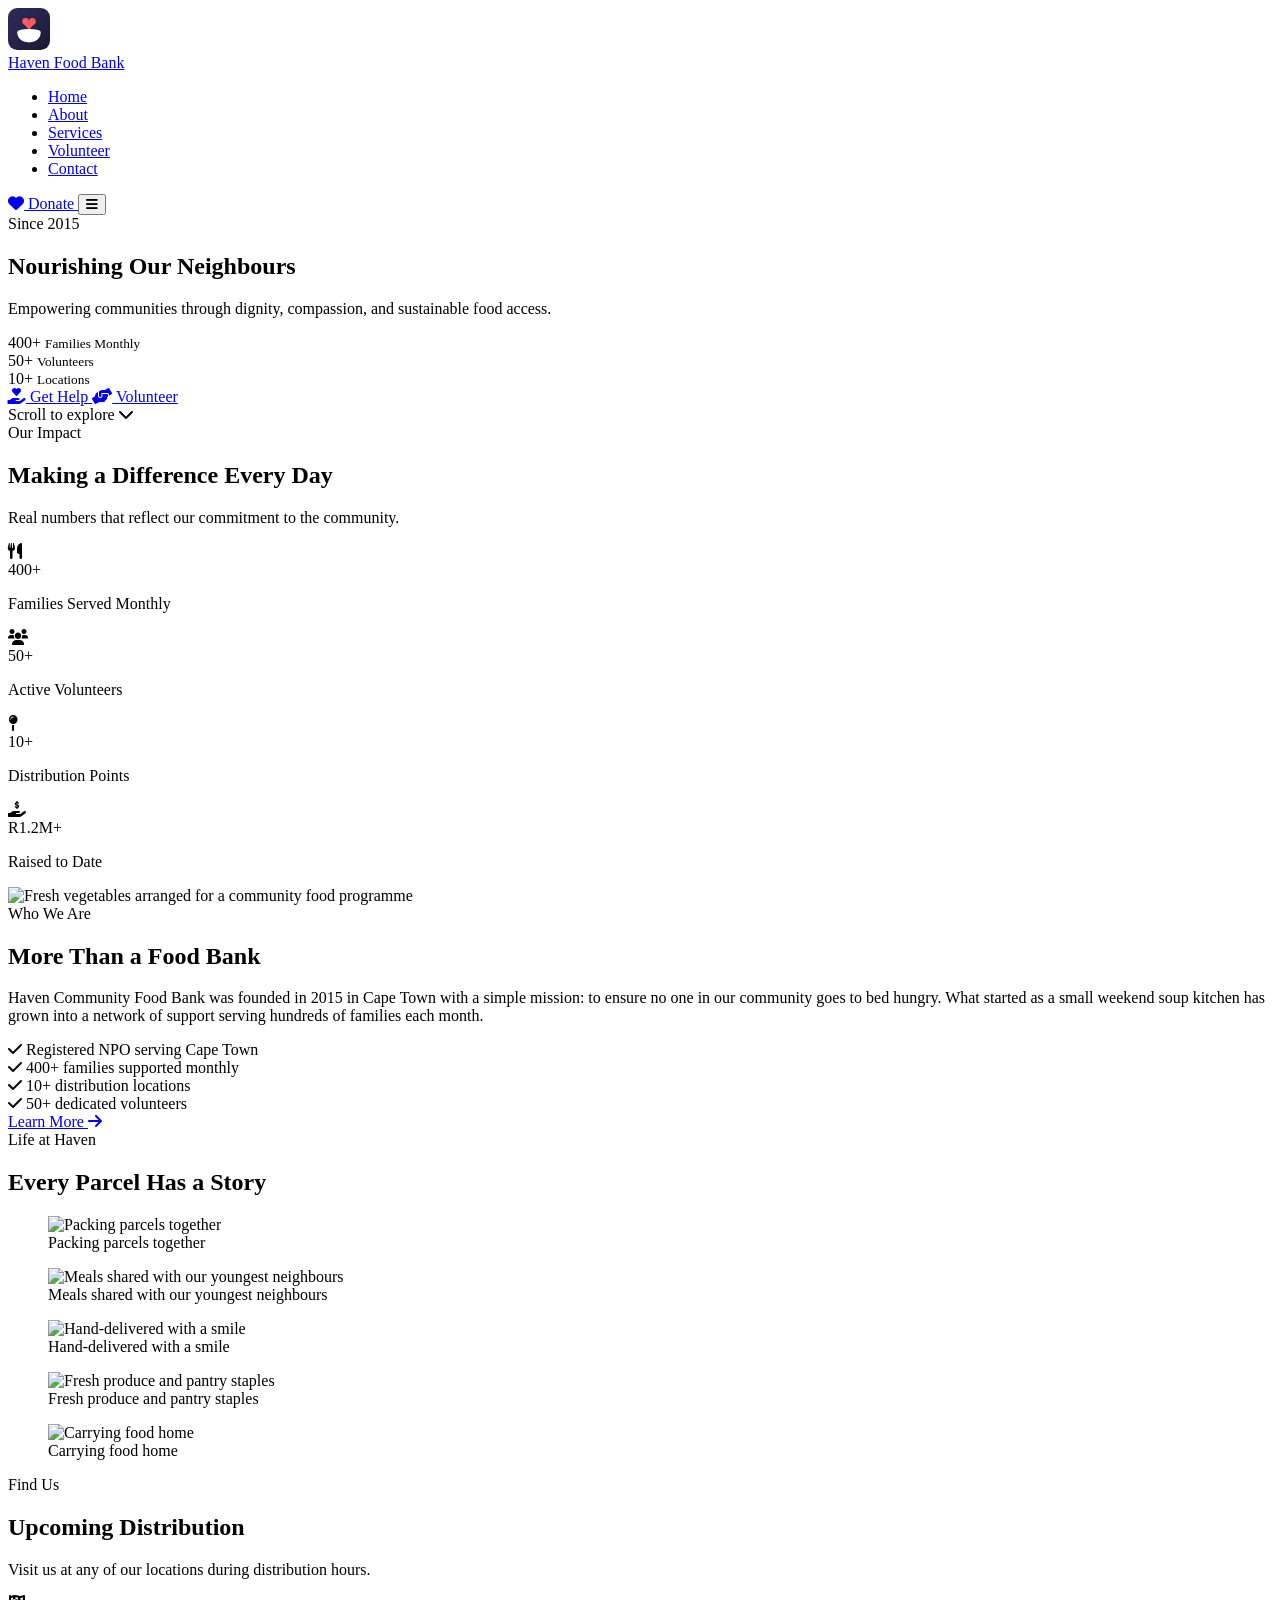
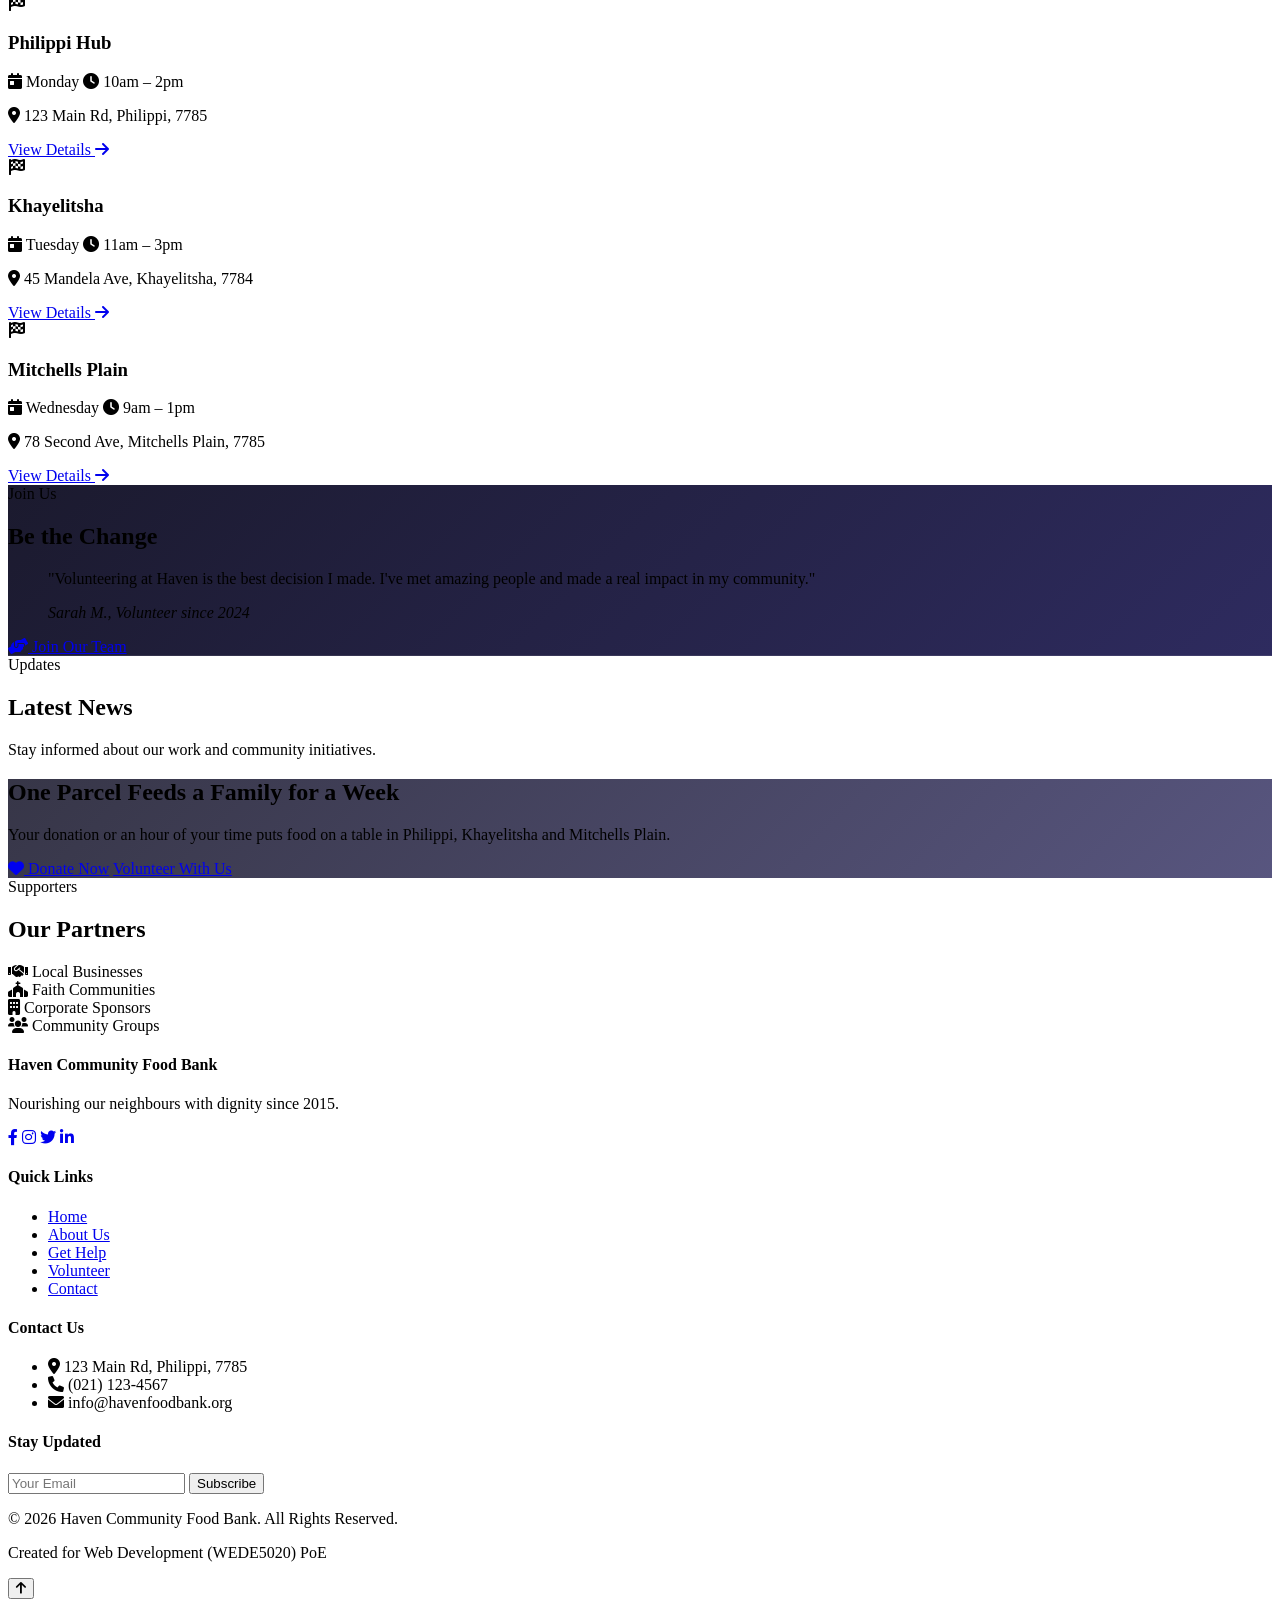
==== index.html @ f7237a9c "Enhance website SEO and user experience across multiple pages - Updated favicon links to use externa" ====
<!DOCTYPE html>
<html lang="en">
<head>
    <meta charset="UTF-8">
    <meta name="viewport" content="width=device-width, initial-scale=1.0">
    <meta name="description" content="Haven Community Food Bank - Nourishing our neighbours since 2015. Serving Cape Town communities with dignity and compassion.">
    <meta name="keywords" content="food bank, Cape Town, community, non-profit, donate, volunteer, food assistance">
    <meta name="author" content="Haven Community Food Bank">
    <title>Haven Community Food Bank - Home</title>
    <link rel="icon" type="image/svg+xml" href="favicon.svg"><text y='.9em' font-size='90'>
    <link rel="canonical" href="https://thapelo-st10480445.github.io/WEDE-POE-ST10480445/index.html">
    <meta property="og:type" content="website">
    <meta property="og:title" content="Haven Community Food Bank - Home">
    <meta property="og:description" content="Haven Community Food Bank - Nourishing our neighbours since 2015. Serving Cape Town communities with dignity and compassion.">
    <meta property="og:image" content="https://images.pexels.com/photos/6995260/pexels-photo-6995260.jpeg?auto=compress&cs=tinysrgb&w=1200">
    <meta property="og:url" content="https://thapelo-st10480445.github.io/WEDE-POE-ST10480445/index.html">
    <meta property="og:site_name" content="Haven Community Food Bank">
    <meta name="twitter:card" content="summary_large_image">
    <meta name="twitter:title" content="Haven Community Food Bank - Home">
    <meta name="twitter:description" content="Haven Community Food Bank - Nourishing our neighbours since 2015. Serving Cape Town communities with dignity and compassion.">
    <meta name="twitter:image" content="https://images.pexels.com/photos/6995260/pexels-photo-6995260.jpeg?auto=compress&cs=tinysrgb&w=1200">
    <link href="https://fonts.googleapis.com/css2?family=Montserrat:wght@300;400;600;700;800;900&family=Open+Sans:wght@300;400;600;700&display=swap" rel="stylesheet">
    <link rel="stylesheet" href="https://cdnjs.cloudflare.com/ajax/libs/font-awesome/6.0.0/css/all.min.css">
    <link rel="stylesheet" href="css/style.css">
    <script type="application/ld+json">
    {
        "@context": "https://schema.org",
        "@type": "NGO",
        "name": "Haven Community Food Bank",
        "url": "https://thapelo-st10480445.github.io/WEDE-POE-ST10480445/index.html",
        "logo": "https://thapelo-st10480445.github.io/WEDE-POE-ST10480445/favicon.svg",
        "description": "Haven Community Food Bank is a registered non-profit organisation serving Cape Town communities with food parcels, hot meals, and holistic support since 2015.",
        "foundingDate": "2015",
        "address": {
            "@type": "PostalAddress",
            "streetAddress": "123 Main Rd",
            "addressLocality": "Philippi, Cape Town",
            "postalCode": "7785",
            "addressCountry": "ZA"
        },
        "contactPoint": {
            "@type": "ContactPoint",
            "telephone": "+27-21-123-4567",
            "email": "info@havenfoodbank.org",
            "contactType": "customer service"
        },
        "sameAs": []
    }
    </script>
</head>
<body>

    <!-- HEADER: Navigation Menu -->
    <header>
        <div class="container">
            <div class="logo">
                <a href="index.html">
                    <svg width="42" height="42" viewBox="0 0 100 100" xmlns="http://www.w3.org/2000/svg">
                        <defs>
                            <linearGradient id="havenLogoGrad" x1="0%" y1="0%" x2="100%" y2="100%">
                                <stop offset="0%" stop-color="#2E2B5F"/>
                                <stop offset="100%" stop-color="#1B1A2E"/>
                            </linearGradient>
                        </defs>
                        <rect width="100" height="100" rx="22" fill="url(#havenLogoGrad)"/>
                        <circle cx="42" cy="32" r="8" fill="#FF5A5F"/>
                        <circle cx="58" cy="32" r="8" fill="#FF5A5F"/>
                        <path d="M34,34 L50,52 L66,34 Z" fill="#FF5A5F"/>
                        <ellipse cx="50" cy="56" rx="27" ry="6" fill="#FFFFFF"/>
                        <path d="M22,56 Q22,80 50,82 Q78,80 78,56 Z" fill="#FFFFFF"/>
                    </svg>
                    <div class="logo-text">
                        <span class="logo-title">Haven</span>
                        <span class="logo-sub">Food Bank</span>
                    </div>
                </a>
            </div>
            <nav>
                <ul>
                    <li><a href="index.html" class="active">Home</a></li>
                    <li><a href="about.html">About</a></li>
                    <li><a href="services.html">Services</a></li>
                    <li><a href="enquiry.html">Volunteer</a></li>
                    <li><a href="contact.html">Contact</a></li>
                </ul>
            </nav>
            <div class="header-actions">
                <a href="contact.html" class="btn-donate">
                    <i class="fas fa-heart"></i> <span>Donate</span>
                </a>
                <button class="menu-toggle" aria-label="Toggle Navigation" aria-expanded="false">
                    <i class="fas fa-bars"></i>
                </button>
            </div>
        </div>
    </header>

    <!-- MAIN CONTENT -->
    <main>

        <!-- HERO -->
        <section class="hero">
            <div class="hero-bg" style="background: linear-gradient(rgba(27,26,46,0.65), rgba(27,26,46,0.8)), url('images/hero-food-distribution-1200.jpg'); background-size: cover; background-position: center;"></div>
            <div class="hero-overlay">
                <div class="hero-content">
                    <div class="hero-badge">Since 2015</div>
                    <h1>Nourishing Our <span class="highlight">Neighbours</span></h1>
                    <p class="hero-subtitle">Empowering communities through dignity, compassion, and sustainable food access.</p>
                    <div class="hero-stats-mini">
                        <div class="mini-stat">
                            <span>400+</span>
                            <small>Families Monthly</small>
                        </div>
                        <div class="mini-stat">
                            <span>50+</span>
                            <small>Volunteers</small>
                        </div>
                        <div class="mini-stat">
                            <span>10+</span>
                            <small>Locations</small>
                        </div>
                    </div>
                    <div class="hero-buttons">
                        <a href="services.html" class="btn btn-primary">
                            <i class="fas fa-hand-holding-heart"></i> Get Help
                        </a>
                        <a href="enquiry.html" class="btn btn-secondary">
                            <i class="fas fa-hands-helping"></i> Volunteer
                        </a>
                    </div>
                </div>
            </div>
            <div class="scroll-indicator">
                <span>Scroll to explore</span>
                <i class="fas fa-chevron-down"></i>
            </div>
        </section>

        <!-- IMPACT STATISTICS -->
        <section class="stats">
            <div class="container">
                <div class="section-header">
                    <span class="section-tag">Our Impact</span>
                    <h2>Making a Difference <span class="highlight">Every Day</span></h2>
                    <p>Real numbers that reflect our commitment to the community.</p>
                </div>
                <div class="stats-grid">
                    <div class="stat-card">
                        <div class="stat-icon"><i class="fas fa-utensils"></i></div>
                        <span class="stat-number">400+</span>
                        <p>Families Served Monthly</p>
                        <div class="stat-bar"></div>
                    </div>
                    <div class="stat-card">
                        <div class="stat-icon"><i class="fas fa-users"></i></div>
                        <span class="stat-number">50+</span>
                        <p>Active Volunteers</p>
                        <div class="stat-bar"></div>
                    </div>
                    <div class="stat-card">
                        <div class="stat-icon"><i class="fas fa-map-pin"></i></div>
                        <span class="stat-number">10+</span>
                        <p>Distribution Points</p>
                        <div class="stat-bar"></div>
                    </div>
                    <div class="stat-card">
                        <div class="stat-icon"><i class="fas fa-hand-holding-usd"></i></div>
                        <span class="stat-number">R1.2M+</span>
                        <p>Raised to Date</p>
                        <div class="stat-bar"></div>
                    </div>
                </div>
            </div>
        </section>

        <!-- FEATURED SECTION -->
        <section class="featured">
            <div class="container">
                <div class="featured-grid">
                    <div class="featured-image">
                        <img src="https://images.pexels.com/photos/6590914/pexels-photo-6590914.jpeg?auto=compress&cs=tinysrgb&w=1000" srcset="https://images.pexels.com/photos/6590914/pexels-photo-6590914.jpeg?auto=compress&cs=tinysrgb&w=400 400w, https://images.pexels.com/photos/6590914/pexels-photo-6590914.jpeg?auto=compress&cs=tinysrgb&w=800 800w, https://images.pexels.com/photos/6590914/pexels-photo-6590914.jpeg?auto=compress&cs=tinysrgb&w=1200 1200w" sizes="(max-width: 768px) 100vw, 50vw" alt="Fresh vegetables arranged for a community food programme">
                    </div>
                    <div class="featured-content">
                        <span class="section-tag">Who We Are</span>
                        <h2>More Than a <span class="highlight">Food Bank</span></h2>
                        <p>Haven Community Food Bank was founded in 2015 in Cape Town with a simple mission: to ensure no one in our community goes to bed hungry. What started as a small weekend soup kitchen has grown into a network of support serving hundreds of families each month.</p>
                        <div class="featured-points">
                            <div class="point">
                                <i class="fas fa-check"></i>
                                <span>Registered NPO serving Cape Town</span>
                            </div>
                            <div class="point">
                                <i class="fas fa-check"></i>
                                <span>400+ families supported monthly</span>
                            </div>
                            <div class="point">
                                <i class="fas fa-check"></i>
                                <span>10+ distribution locations</span>
                            </div>
                            <div class="point">
                                <i class="fas fa-check"></i>
                                <span>50+ dedicated volunteers</span>
                            </div>
                        </div>
                        <a href="about.html" class="btn btn-primary">Learn More <i class="fas fa-arrow-right"></i></a>
                    </div>
                </div>
            </div>
        </section>

        <!-- LIFE AT HAVEN PHOTO MOSAIC -->
        <section class="photo-mosaic-section">
            <div class="container">
                <div class="section-header">
                    <span class="section-tag">Life at Haven</span>
                    <h2>Every Parcel Has a <span class="highlight">Story</span></h2>
                </div>
                <div class="photo-mosaic">
                    <figure class="mosaic-item mosaic-tall">
                        <img src="https://images.pexels.com/photos/6995260/pexels-photo-6995260.jpeg?auto=compress&cs=tinysrgb&w=800" alt="Packing parcels together" loading="lazy">
                        <figcaption>Packing parcels together</figcaption>
                    </figure>
                    <figure class="mosaic-item ">
                        <img src="https://images.pexels.com/photos/9823013/pexels-photo-9823013.jpeg?auto=compress&cs=tinysrgb&w=800" alt="Meals shared with our youngest neighbours" loading="lazy">
                        <figcaption>Meals shared with our youngest neighbours</figcaption>
                    </figure>
                    <figure class="mosaic-item ">
                        <img src="https://images.pexels.com/photos/6591161/pexels-photo-6591161.jpeg?auto=compress&cs=tinysrgb&w=800" alt="Hand-delivered with a smile" loading="lazy">
                        <figcaption>Hand-delivered with a smile</figcaption>
                    </figure>
                    <figure class="mosaic-item mosaic-wide">
                        <img src="https://images.pexels.com/photos/6590914/pexels-photo-6590914.jpeg?auto=compress&cs=tinysrgb&w=800" alt="Fresh produce and pantry staples" loading="lazy">
                        <figcaption>Fresh produce and pantry staples</figcaption>
                    </figure>
                    <figure class="mosaic-item mosaic-tall">
                        <img src="https://images.pexels.com/photos/9090854/pexels-photo-9090854.jpeg?auto=compress&cs=tinysrgb&w=800" alt="Carrying food home" loading="lazy">
                        <figcaption>Carrying food home</figcaption>
                    </figure>
                </div>
            </div>
        </section>

        <!-- UPCOMING DISTRIBUTIONS -->
        <section class="upcoming-events">
            <div class="container">
                <div class="section-header">
                    <span class="section-tag">Find Us</span>
                    <h2>Upcoming <span class="highlight">Distribution</span></h2>
                    <p>Visit us at any of our locations during distribution hours.</p>
                </div>
                <div class="events-grid">
                    <article class="event-card">
                        <div class="event-icon"><i class="fas fa-flag-checkered"></i></div>
                        <div class="event-content">
                            <h3>Philippi Hub</h3>
                            <div class="event-meta">
                                <span><i class="fas fa-calendar-day"></i> Monday</span>
                                <span><i class="fas fa-clock"></i> 10am – 2pm</span>
                            </div>
                            <p><i class="fas fa-map-marker-alt"></i> 123 Main Rd, Philippi, 7785</p>
                            <a href="services.html" class="btn btn-small">View Details <i class="fas fa-arrow-right"></i></a>
                        </div>
                    </article>
                    <article class="event-card">
                        <div class="event-icon"><i class="fas fa-flag-checkered"></i></div>
                        <div class="event-content">
                            <h3>Khayelitsha</h3>
                            <div class="event-meta">
                                <span><i class="fas fa-calendar-day"></i> Tuesday</span>
                                <span><i class="fas fa-clock"></i> 11am – 3pm</span>
                            </div>
                            <p><i class="fas fa-map-marker-alt"></i> 45 Mandela Ave, Khayelitsha, 7784</p>
                            <a href="services.html" class="btn btn-small">View Details <i class="fas fa-arrow-right"></i></a>
                        </div>
                    </article>
                    <article class="event-card">
                        <div class="event-icon"><i class="fas fa-flag-checkered"></i></div>
                        <div class="event-content">
                            <h3>Mitchells Plain</h3>
                            <div class="event-meta">
                                <span><i class="fas fa-calendar-day"></i> Wednesday</span>
                                <span><i class="fas fa-clock"></i> 9am – 1pm</span>
                            </div>
                            <p><i class="fas fa-map-marker-alt"></i> 78 Second Ave, Mitchells Plain, 7785</p>
                            <a href="services.html" class="btn btn-small">View Details <i class="fas fa-arrow-right"></i></a>
                        </div>
                    </article>
                </div>
            </div>
        </section>

        <!-- VOLUNTEER SPOTLIGHT -->
        <section class="spotlight" style="background: linear-gradient(135deg, #1B1A2E, #2E2B5F), url('https://images.pexels.com/photos/6647178/pexels-photo-6647178.jpeg?auto=compress&cs=tinysrgb&w=1200'); background-size: cover; background-position: center; background-blend-mode: overlay;">
            <div class="spotlight-overlay">
                <div class="container">
                    <div class="spotlight-content">
                        <span class="section-tag">Join Us</span>
                        <h2>Be the <span class="highlight">Change</span></h2>
                        <blockquote>
                            <p>"Volunteering at Haven is the best decision I made. I've met amazing people and made a real impact in my community."</p>
                            <cite>Sarah M., Volunteer since 2024</cite>
                        </blockquote>
                        <a href="enquiry.html" class="btn btn-primary">
                            <i class="fas fa-hands-helping"></i> Join Our Team
                        </a>
                    </div>
                </div>
            </div>
        </section>

        <!-- LATEST NEWS -->
        <section class="latest-news">
            <div class="container">
                <div class="section-header">
                    <span class="section-tag">Updates</span>
                    <h2>Latest <span class="highlight">News</span></h2>
                    <p>Stay informed about our work and community initiatives.</p>
                </div>
                <ul class="news-list" id="newsList">
                    <!-- Rendered dynamically by js/main.js from the newsItems data array. -->
                </ul>
                <noscript>
                    <ul class="news-list">
                        <li>
                            <span class="news-date">August 2026</span>
                            <div class="news-content">
                                <h4>New Distribution Point Opening</h4>
                                <p>We're excited to announce a new distribution point opening in Strandfontein, serving the community every Saturday.</p>
                            </div>
                        </li>
                        <li>
                            <span class="news-date">July 2026</span>
                            <div class="news-content">
                                <h4>Winter Coat Drive</h4>
                                <p>Drop off warm clothing at any of our distribution locations to help keep our community warm this winter.</p>
                            </div>
                        </li>
                        <li>
                            <span class="news-date">June 2026</span>
                            <div class="news-content">
                                <h4>Celebrating Our Volunteers</h4>
                                <p>Thank you to our 50+ volunteers for their incredible dedication this past year. We couldn't do it without you!</p>
                            </div>
                        </li>
                    </ul>
                </noscript>
            </div>
        </section>

        <!-- DONATE CALL TO ACTION BAND -->
        <section class="cta-band" style="background-image: linear-gradient(135deg, rgba(27,26,46,0.88), rgba(46,43,95,0.8)), url('https://images.pexels.com/photos/6995201/pexels-photo-6995201.jpeg?auto=compress&cs=tinysrgb&w=1200');">
            <div class="container">
                <h2>One Parcel Feeds a Family for a Week</h2>
                <p>Your donation or an hour of your time puts food on a table in Philippi, Khayelitsha and Mitchells Plain.</p>
                <div class="cta-buttons">
                    <a href="contact.html" class="btn btn-primary"><i class="fas fa-heart"></i> Donate Now</a>
                    <a href="enquiry.html" class="btn btn-outline-light">Volunteer With Us</a>
                </div>
            </div>
        </section>

        <!-- PARTNERS and SUPPORTERS -->
        <section class="partners">
            <div class="container">
                <div class="section-header">
                    <span class="section-tag">Supporters</span>
                    <h2>Our <span class="highlight">Partners</span></h2>
                </div>
                <div class="partners-grid">
                    <div class="partner-item">
                        <i class="fas fa-handshake"></i>
                        <span>Local Businesses</span>
                    </div>
                    <div class="partner-item">
                        <i class="fas fa-church"></i>
                        <span>Faith Communities</span>
                    </div>
                    <div class="partner-item">
                        <i class="fas fa-building"></i>
                        <span>Corporate Sponsors</span>
                    </div>
                    <div class="partner-item">
                        <i class="fas fa-users"></i>
                        <span>Community Groups</span>
                    </div>
                </div>
            </div>
        </section>

    </main>

    <!-- FOOTER -->
    <footer>
        <div class="container">
            <div class="footer-grid">
                <div class="footer-col">
                    <h4>Haven Community Food Bank</h4>
                    <p>Nourishing our neighbours with dignity since 2015.</p>
                    <div class="social-links">
                        <a href="#" aria-label="Facebook"><i class="fab fa-facebook-f"></i></a>
                        <a href="#" aria-label="Instagram"><i class="fab fa-instagram"></i></a>
                        <a href="#" aria-label="Twitter"><i class="fab fa-twitter"></i></a>
                        <a href="#" aria-label="LinkedIn"><i class="fab fa-linkedin-in"></i></a>
                    </div>
                </div>
                <div class="footer-col">
                    <h4>Quick Links</h4>
                    <ul>
                        <li><a href="index.html">Home</a></li>
                        <li><a href="about.html">About Us</a></li>
                        <li><a href="services.html">Get Help</a></li>
                        <li><a href="enquiry.html">Volunteer</a></li>
                        <li><a href="contact.html">Contact</a></li>
                    </ul>
                </div>
                <div class="footer-col">
                    <h4>Contact Us</h4>
                    <ul class="contact-info">
                        <li><i class="fas fa-map-marker-alt"></i> 123 Main Rd, Philippi, 7785</li>
                        <li><i class="fas fa-phone"></i> (021) 123-4567</li>
                        <li><i class="fas fa-envelope"></i> info@havenfoodbank.org</li>
                    </ul>
                </div>
                <div class="footer-col">
                    <h4>Stay Updated</h4>
                    <form class="newsletter-form">
                        <input type="email" placeholder="Your Email" required>
                        <button type="submit">Subscribe</button>
                    </form>
                </div>
            </div>
            <div class="footer-bottom">
                <p>&copy; 2026 Haven Community Food Bank. All Rights Reserved.</p>
                <p>Created for Web Development (WEDE5020) PoE</p>
            </div>
        </div>
    </footer>

    <button id="backToTop" aria-label="Back to top"><i class="fas fa-arrow-up"></i></button>

    <script src="js/main.js"></script>
</body>
</html>
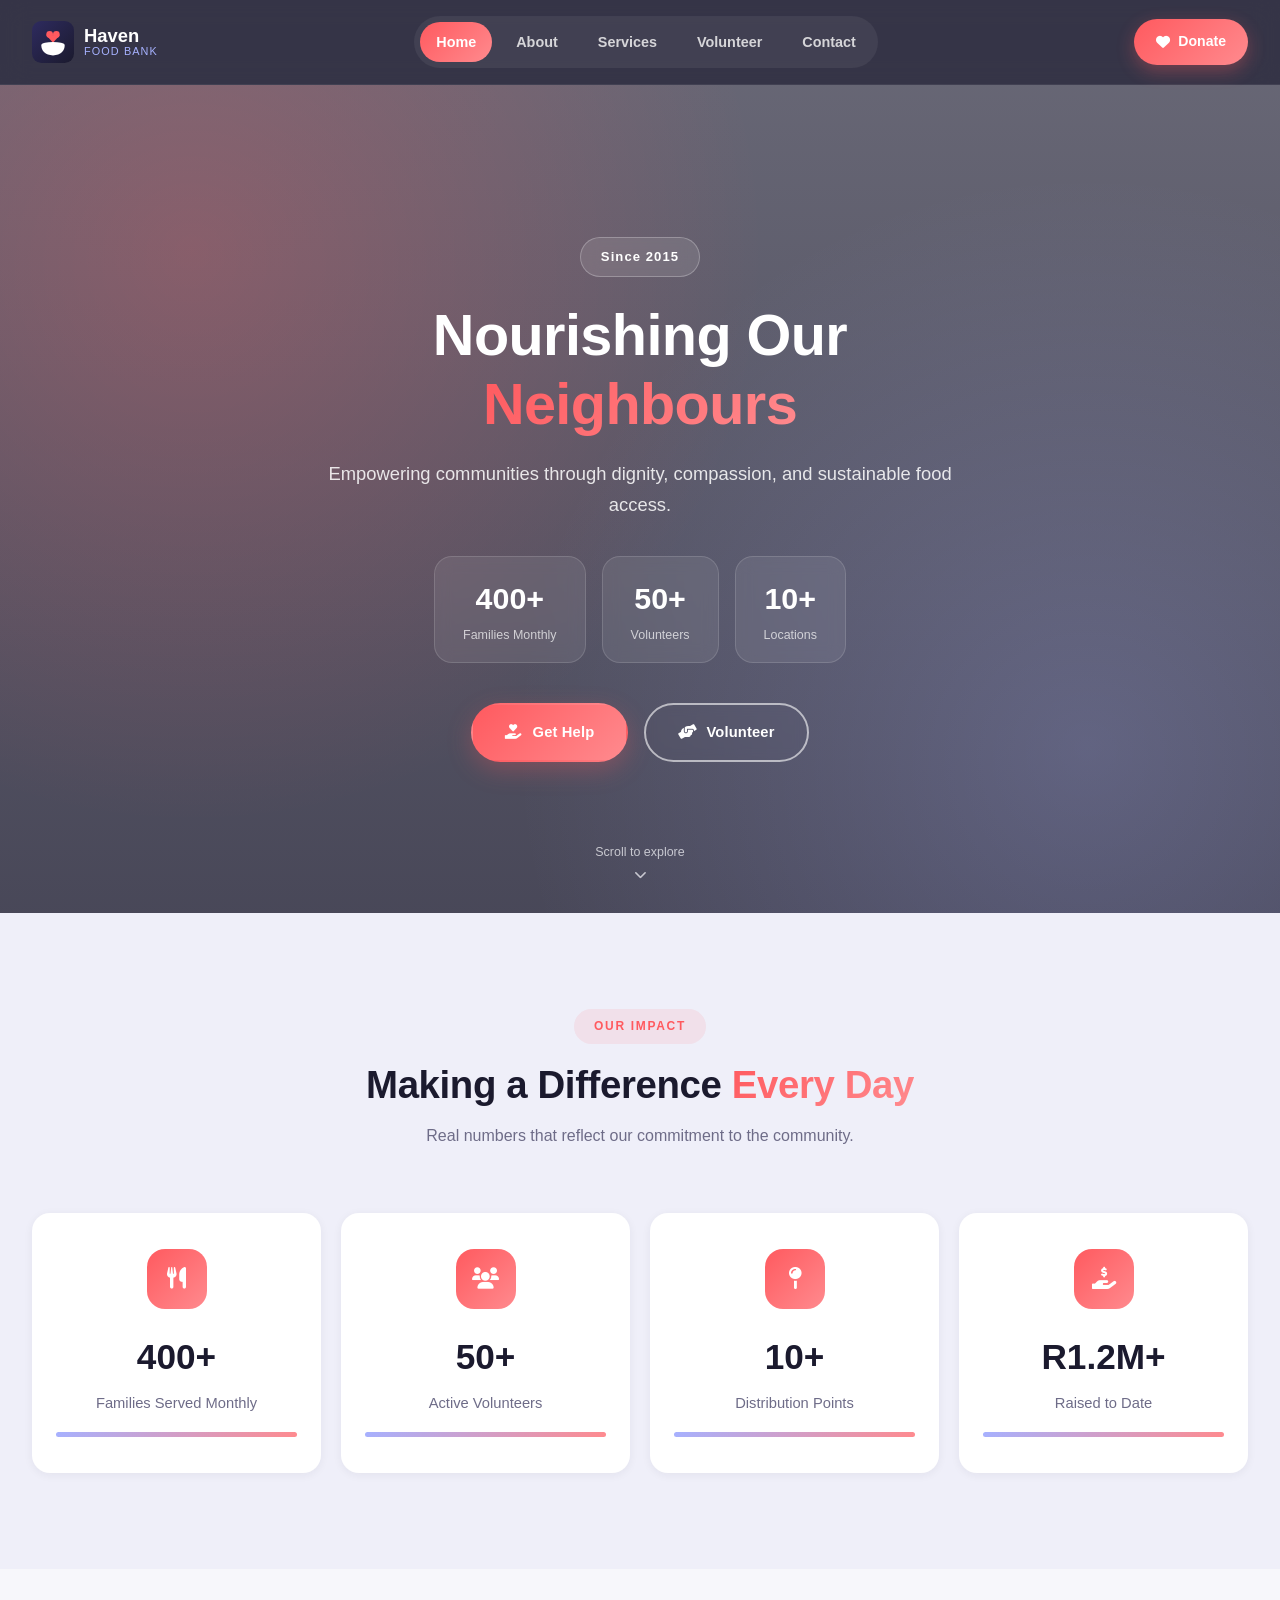
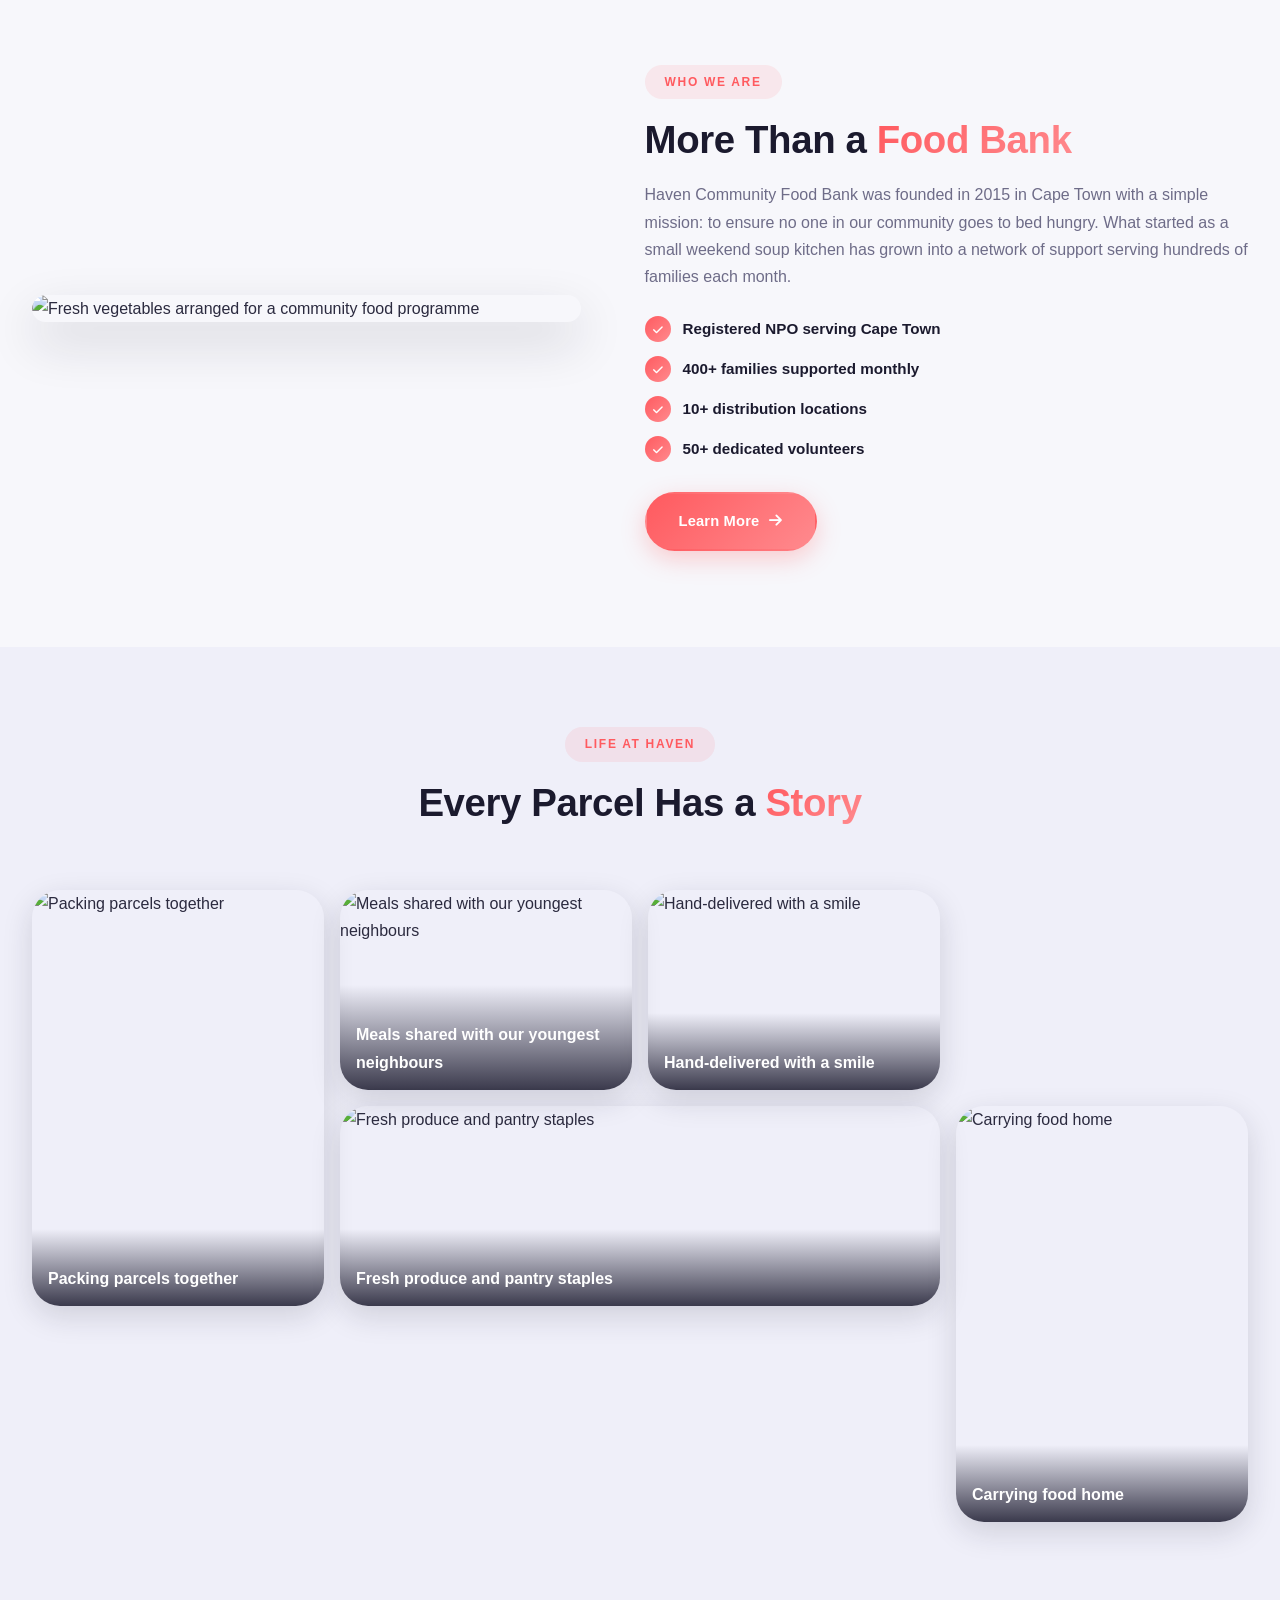
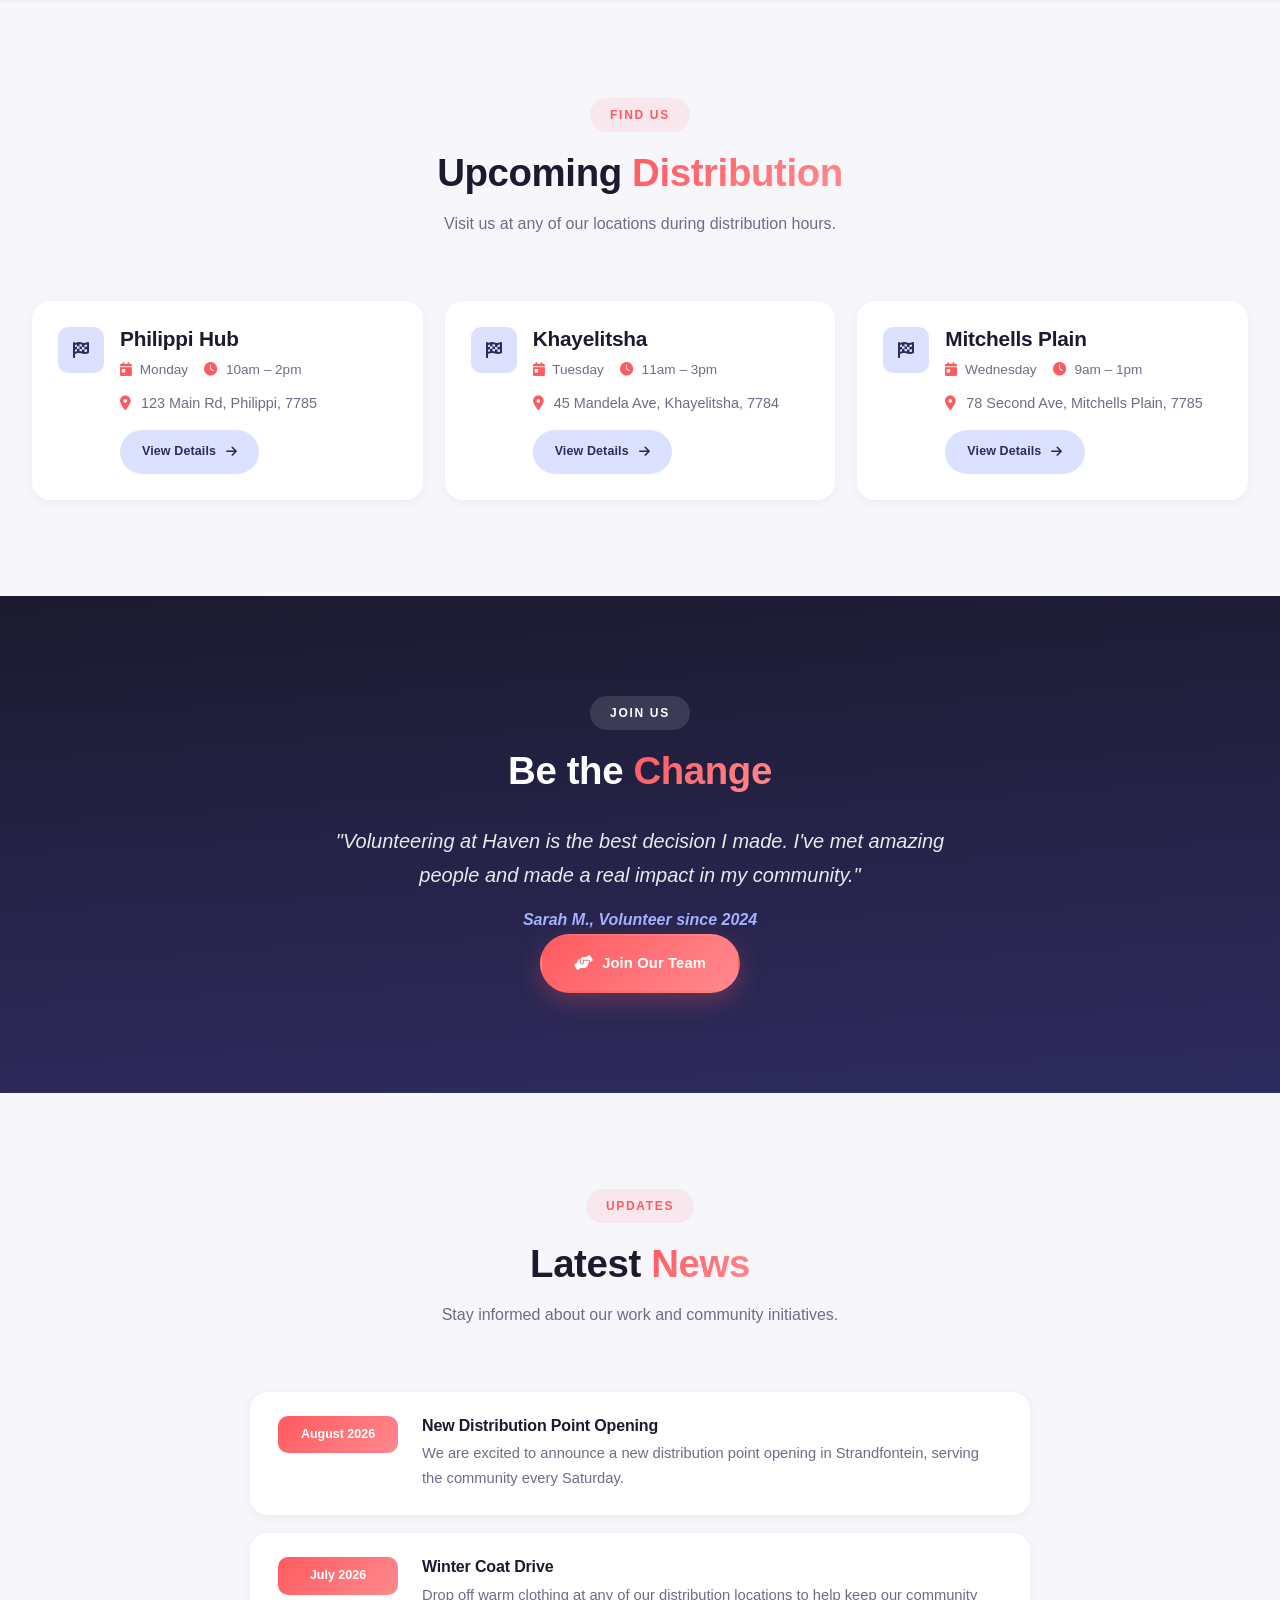
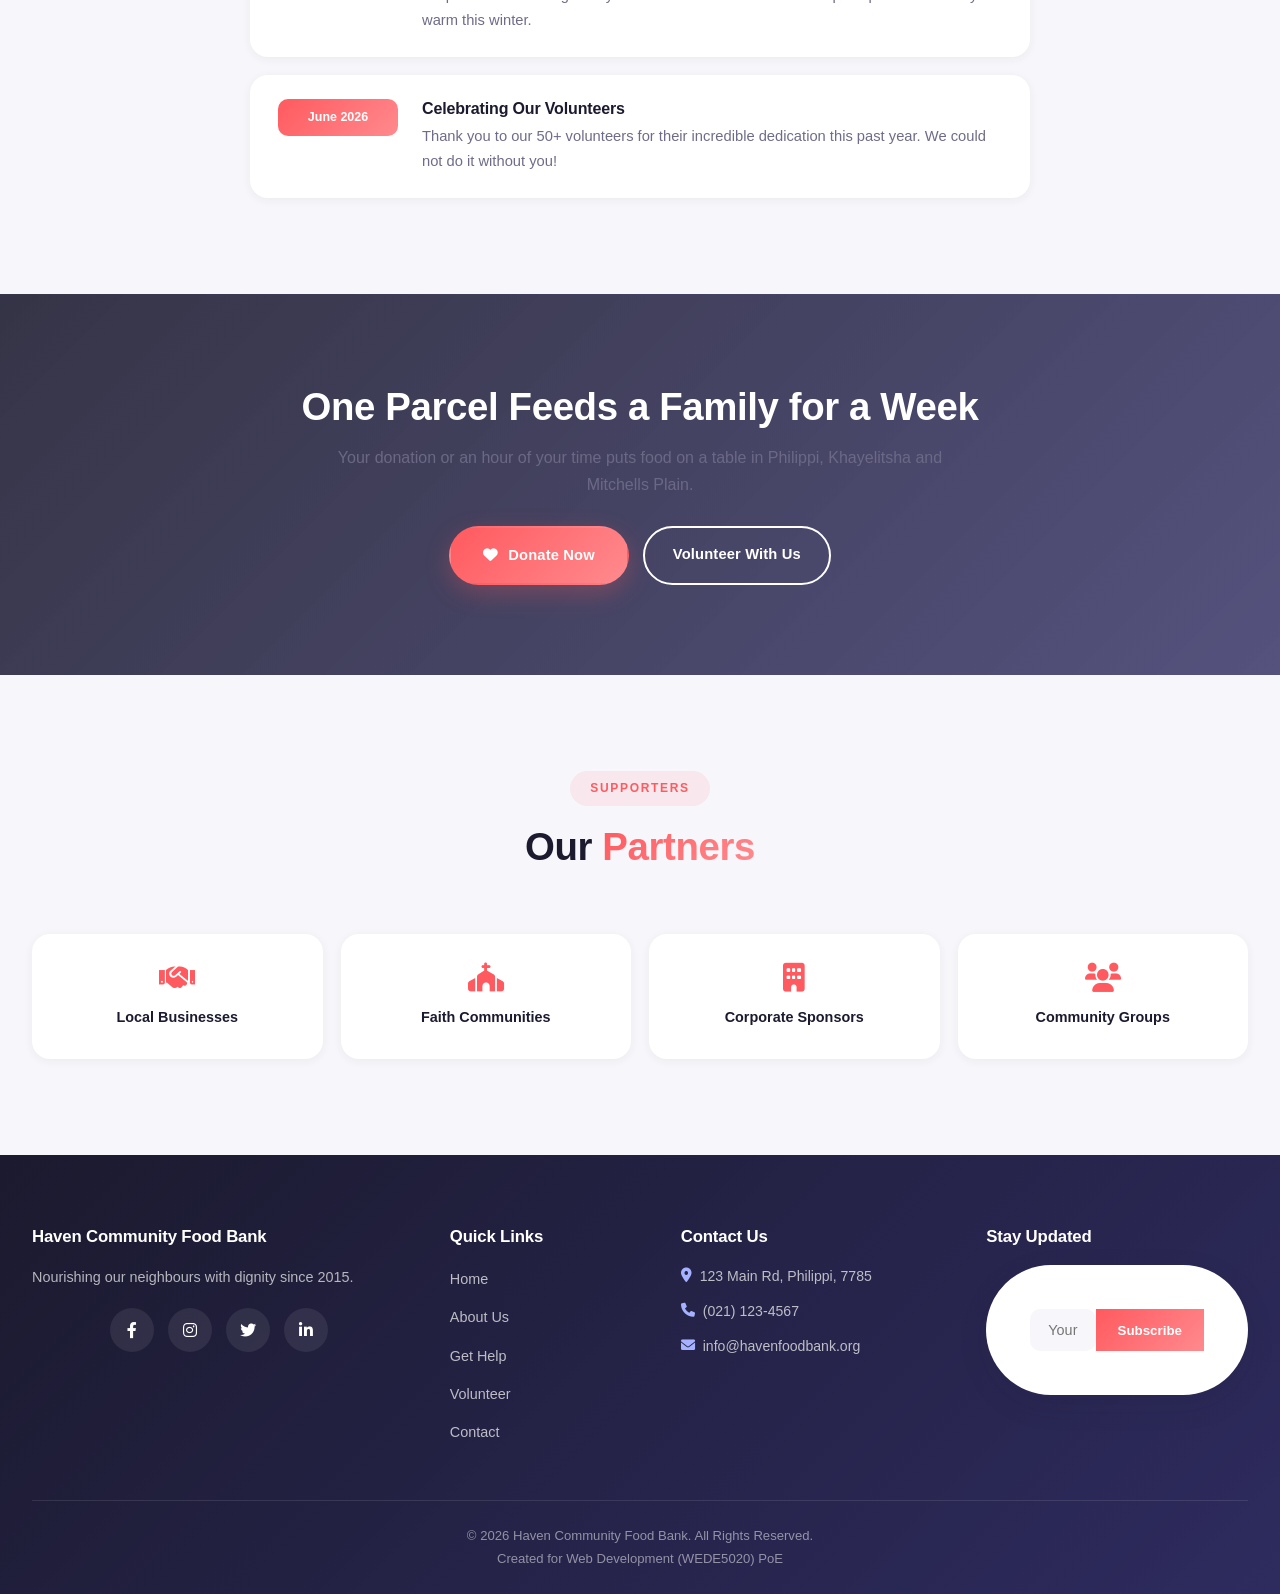
==== commit 5fdb4ad5: "correct case for CSS and JS file paths in index.html" ====
--- a/index.html
+++ b/index.html
@@ -21,7 +21,7 @@
     <meta name="twitter:image" content="https://images.pexels.com/photos/6995260/pexels-photo-6995260.jpeg?auto=compress&cs=tinysrgb&w=1200">
     <link href="https://fonts.googleapis.com/css2?family=Montserrat:wght@300;400;600;700;800;900&family=Open+Sans:wght@300;400;600;700&display=swap" rel="stylesheet">
     <link rel="stylesheet" href="https://cdnjs.cloudflare.com/ajax/libs/font-awesome/6.0.0/css/all.min.css">
-    <link rel="stylesheet" href="css/style.css">
+    <link rel="stylesheet" href="CSS/style.css">
     <script type="application/ld+json">
     {
         "@context": "https://schema.org",
@@ -438,6 +438,6 @@
 
     <button id="backToTop" aria-label="Back to top"><i class="fas fa-arrow-up"></i></button>
 
-    <script src="js/main.js"></script>
+    <script src="JS/main.js"></script>
 </body>
 </html>
--- a/CSS/style.css
+++ b/CSS/style.css
@@ -0,0 +1,1753 @@
+/* ==========================================================================
+   HAVEN COMMUNITY FOOD BANK — MAIN STYLESHEET (v2)
+   Palette: warm coral-red (energy/action) + deep indigo (trust/dignity) +
+   soft lavender (hope) on a clean near-white base — a distinct, modern
+   nonprofit look, moved away from both the original navy/turquoise and
+   the earlier terracotta/green/gold iteration.
+   Layout: modernized with a bento-style grid rhythm, glass header,
+   pill buttons, soft large radii, gradient accents, fluid type scale.
+   ========================================================================== */
+
+/* --------------------------------------------------------------------------
+   1. CSS VARIABLES
+   -------------------------------------------------------------------------- */
+:root {
+    /* Brand colours */
+    --color-primary: #FF5A5F;        /* Coral-red — CTAs, energy, warmth   */
+    --color-primary-dark: #E1393E;
+    --color-primary-light: #FF8A8E;
+
+    --color-secondary: #2E2B5F;      /* Deep indigo — trust, dignity       */
+    --color-secondary-dark: #1E1C42;
+    --color-secondary-light: #5B57A6;
+
+    --color-accent: #A6B1FF;         /* Soft periwinkle — hope, highlight  */
+    --color-accent-dark: #7C87E8;
+    --color-accent-light: #DCE1FF;
+
+    /* Neutrals */
+    --color-dark: #1B1A2E;           /* Near-black indigo — header/footer  */
+    --color-dark-alt: #262445;
+    --color-bg: #F7F7FB;             /* Cool near-white — page background  */
+    --color-bg-alt: #EFEFF9;
+    --color-white: #FFFFFF;
+    --color-text: #2B2A3F;
+    --color-text-light: #6E6C88;
+    --color-border: #E3E2F0;
+
+    /* Feedback */
+    --color-success: #2E2B5F;
+    --color-error: #D62839;
+
+    /* Gradients */
+    --gradient-primary: linear-gradient(135deg, #FF5A5F 0%, #FF8A8E 100%);
+    --gradient-dark: linear-gradient(135deg, #1B1A2E 0%, #2E2B5F 100%);
+    --gradient-accent: linear-gradient(135deg, #A6B1FF 0%, #FF8A8E 100%);
+
+    /* Typography */
+    --font-heading: 'Montserrat', sans-serif;
+    --font-body: 'Open Sans', sans-serif;
+
+    /* Spacing scale */
+    --space-xs: 0.5rem;
+    --space-sm: 1rem;
+    --space-md: 1.5rem;
+    --space-lg: 2.5rem;
+    --space-xl: 4rem;
+    --space-2xl: 6rem;
+
+    /* Layout */
+    --container-width: 1280px;
+    --radius-sm: 10px;
+    --radius-md: 18px;
+    --radius-lg: 28px;
+    --radius-pill: 999px;
+
+    /* Shadows */
+    --shadow-sm: 0 2px 10px rgba(27, 26, 46, 0.06);
+    --shadow-md: 0 10px 30px rgba(27, 26, 46, 0.10);
+    --shadow-lg: 0 20px 50px rgba(27, 26, 46, 0.16);
+    --shadow-glow: 0 8px 24px rgba(255, 90, 95, 0.28);
+
+    --transition: 0.3s cubic-bezier(0.4, 0, 0.2, 1);
+}
+
+/* --------------------------------------------------------------------------
+   2. RESET & BASE
+   -------------------------------------------------------------------------- */
+* { margin: 0; padding: 0; box-sizing: border-box; }
+
+html { scroll-behavior: smooth; }
+
+body {
+    font-family: var(--font-body);
+    color: var(--color-text);
+    background-color: var(--color-bg);
+    line-height: 1.7;
+    -webkit-font-smoothing: antialiased;
+    overflow-x: hidden;
+}
+
+img { max-width: 100%; display: block; }
+
+a {
+    color: var(--color-primary);
+    text-decoration: none;
+    transition: color var(--transition);
+}
+a:hover { color: var(--color-primary-dark); }
+
+ul { list-style: none; }
+
+h1, h2, h3, h4, h5, h6 {
+    font-family: var(--font-heading);
+    color: var(--color-dark);
+    font-weight: 800;
+    line-height: 1.2;
+    letter-spacing: -0.01em;
+}
+
+h1 { font-size: clamp(2.2rem, 4vw, 3.2rem); }
+h2 { font-size: clamp(1.8rem, 3vw, 2.4rem); }
+h3 { font-size: 1.3rem; }
+
+p { color: var(--color-text-light); }
+
+.highlight {
+    background: var(--gradient-primary);
+    -webkit-background-clip: text;
+    background-clip: text;
+    color: transparent;
+}
+
+/* Focus visibility for accessibility / keyboard navigation */
+a:focus-visible,
+button:focus-visible,
+input:focus-visible,
+textarea:focus-visible,
+select:focus-visible {
+    outline: 3px solid var(--color-accent-dark);
+    outline-offset: 3px;
+    border-radius: var(--radius-sm);
+}
+
+.container {
+    width: 100%;
+    max-width: var(--container-width);
+    margin: 0 auto;
+    padding: 0 32px;
+}
+
+/* Visually hidden but still readable by screen readers */
+.sr-only {
+    position: absolute;
+    width: 1px; height: 1px;
+    padding: 0; margin: -1px;
+    overflow: hidden;
+    clip: rect(0, 0, 0, 0);
+    white-space: nowrap;
+    border: 0;
+}
+
+/* --------------------------------------------------------------------------
+   3. BUTTONS — pill-shaped, modern
+   -------------------------------------------------------------------------- */
+.btn {
+    display: inline-flex;
+    align-items: center;
+    justify-content: center;
+    gap: 10px;
+    padding: 15px 32px;
+    min-height: 44px;
+    border-radius: var(--radius-pill);
+    font-family: var(--font-heading);
+    font-weight: 700;
+    font-size: 0.92rem;
+    letter-spacing: 0.01em;
+    border: 2px solid transparent;
+    cursor: pointer;
+    touch-action: manipulation;
+    -webkit-tap-highlight-color: transparent;
+    transition: transform var(--transition), box-shadow var(--transition), background-color var(--transition), color var(--transition);
+}
+.btn:active { transform: translateY(0) scale(0.97); }
+
+/* Only apply hover lift on devices that actually have hover (mouse/trackpad).
+   Without this guard, touch devices "fake" :hover on tap and the button can
+   look stuck/unresponsive until the user taps elsewhere. */
+@media (hover: hover) and (pointer: fine) {
+    .btn:hover { transform: translateY(-3px); }
+}
+
+.btn-primary {
+    background: var(--gradient-primary);
+    color: var(--color-white);
+    box-shadow: var(--shadow-glow);
+}
+.btn-primary:hover { box-shadow: 0 14px 32px rgba(255, 90, 95, 0.4); }
+
+.btn-secondary {
+    background-color: transparent;
+    border-color: rgba(255, 255, 255, 0.6);
+    color: var(--color-white);
+    backdrop-filter: blur(6px);
+}
+.btn-secondary:hover {
+    background-color: var(--color-white);
+    border-color: var(--color-white);
+    color: var(--color-secondary);
+}
+
+.btn-small {
+    padding: 9px 20px;
+    font-size: 0.78rem;
+    background-color: var(--color-accent-light);
+    color: var(--color-secondary);
+}
+.btn-small:hover { background-color: var(--color-accent); color: var(--color-white); }
+
+.btn-donate {
+    display: inline-flex;
+    align-items: center;
+    gap: 8px;
+    background: var(--gradient-primary);
+    color: var(--color-white);
+    padding: 11px 22px;
+    border-radius: var(--radius-pill);
+    font-family: var(--font-heading);
+    font-weight: 700;
+    font-size: 0.88rem;
+    box-shadow: 0 6px 18px rgba(255, 90, 95, 0.32);
+    transition: transform var(--transition), box-shadow var(--transition);
+}
+.btn-donate:hover { transform: translateY(-2px); box-shadow: 0 10px 24px rgba(255, 90, 95, 0.42); }
+.btn-donate:active { transform: translateY(0) scale(0.96); }
+
+/* --------------------------------------------------------------------------
+   4. HEADER & NAVIGATION — glass effect
+   -------------------------------------------------------------------------- */
+header {
+    background-color: rgba(27, 26, 46, 0.88);
+    backdrop-filter: blur(14px);
+    -webkit-backdrop-filter: blur(14px);
+    position: sticky;
+    top: 0;
+    z-index: 1000;
+    border-bottom: 1px solid rgba(255, 255, 255, 0.06);
+}
+
+header .container {
+    display: flex;
+    align-items: center;
+    justify-content: space-between;
+    padding-top: 16px;
+    padding-bottom: 16px;
+}
+
+.logo a {
+    display: flex;
+    align-items: center;
+    gap: 10px;
+}
+
+.logo-text { display: flex; flex-direction: column; line-height: 1.1; }
+
+.logo-title {
+    font-family: var(--font-heading);
+    font-weight: 800;
+    font-size: 1.15rem;
+    color: var(--color-white);
+}
+
+.logo-sub {
+    font-family: var(--font-heading);
+    font-size: 0.68rem;
+    letter-spacing: 0.1em;
+    color: var(--color-accent);
+    text-transform: uppercase;
+}
+
+nav ul {
+    display: flex;
+    gap: 8px;
+    background-color: rgba(255, 255, 255, 0.06);
+    padding: 6px;
+    border-radius: var(--radius-pill);
+}
+
+nav a {
+    font-family: var(--font-heading);
+    font-weight: 600;
+    font-size: 0.9rem;
+    color: rgba(255, 255, 255, 0.78);
+    padding: 8px 16px;
+    border-radius: var(--radius-pill);
+    display: inline-block;
+    transition: background-color var(--transition), color var(--transition);
+}
+
+nav a:hover { color: var(--color-white); background-color: rgba(255, 255, 255, 0.08); }
+nav a:active { transform: scale(0.96); }
+
+nav a.active {
+    color: var(--color-white);
+    background: var(--gradient-primary);
+}
+
+.header-actions { display: flex; align-items: center; gap: 16px; }
+
+.menu-toggle {
+    display: none;
+    align-items: center;
+    justify-content: center;
+    width: 44px;
+    height: 44px;
+    background: none;
+    border: none;
+    color: var(--color-white);
+    font-size: 1.4rem;
+    cursor: pointer;
+    touch-action: manipulation;
+    -webkit-tap-highlight-color: transparent;
+}
+
+/* --------------------------------------------------------------------------
+   5. PAGE HEADER (inner pages)
+   -------------------------------------------------------------------------- */
+.page-header {
+    padding: 130px 0 90px;
+    text-align: center;
+    color: var(--color-white);
+    position: relative;
+    overflow: hidden;
+}
+.page-header h1 { color: var(--color-white); margin-bottom: 12px; position: relative; z-index: 2; }
+.page-header p { color: rgba(255, 255, 255, 0.82); font-size: 1.15rem; position: relative; z-index: 2; }
+.page-header .container { position: relative; z-index: 2; }
+
+/* Slow continuous zoom/pan on the hero, inner-page header, and spotlight
+   photos — a classic "Ken Burns" effect that keeps the background feeling
+   alive without distracting from the text on top of it. The actual
+   background-image + darkening gradient are split into these two layers by
+   js/main.js (see "KEN BURNS BACKGROUND ZOOM"), which reads the original
+   inline background style off each section and rebuilds it this way. */
+.page-header-bg,
+.hero-bg,
+.spotlight-bg {
+    position: absolute;
+    inset: -5%;
+    z-index: 0;
+    background-size: cover;
+    background-position: center;
+    animation: kenBurns 26s ease-in-out infinite alternate;
+}
+
+.page-header-overlay,
+.hero-bg-overlay,
+.spotlight-bg-overlay {
+    position: absolute;
+    inset: 0;
+    z-index: 1;
+}
+
+@keyframes kenBurns {
+    0%   { transform: scale(1) translate(0, 0); }
+    100% { transform: scale(1.12) translate(-1.5%, -1.5%); }
+}
+
+@media (prefers-reduced-motion: reduce) {
+    .page-header-bg, .hero-bg, .spotlight-bg { animation: none; }
+}
+
+/* --------------------------------------------------------------------------
+   6. SECTION HEADERS
+   -------------------------------------------------------------------------- */
+.section-header {
+    text-align: center;
+    max-width: 680px;
+    margin: 0 auto var(--space-xl);
+}
+
+.section-tag {
+    display: inline-block;
+    font-family: var(--font-heading);
+    font-size: 0.75rem;
+    font-weight: 700;
+    letter-spacing: 0.14em;
+    text-transform: uppercase;
+    color: var(--color-primary);
+    background-color: rgba(255, 90, 95, 0.1);
+    border-radius: var(--radius-pill);
+    padding: 7px 20px;
+    margin-bottom: 18px;
+}
+
+.section-header h2 { margin-bottom: 14px; }
+
+main section { padding: var(--space-2xl) 0; }
+main section:nth-of-type(even) { background-color: var(--color-bg-alt); }
+
+/* --------------------------------------------------------------------------
+   7. HOMEPAGE — HERO
+   -------------------------------------------------------------------------- */
+.hero {
+    position: relative;
+    min-height: 92vh;
+    display: flex;
+    align-items: center;
+    color: var(--color-white);
+    overflow: hidden;
+}
+
+.hero::before {
+    content: "";
+    position: absolute;
+    inset: 0;
+    z-index: 2;
+    background: radial-gradient(circle at 15% 20%, rgba(255, 90, 95, 0.25), transparent 45%),
+                radial-gradient(circle at 85% 80%, rgba(166, 177, 255, 0.22), transparent 45%);
+    pointer-events: none;
+}
+
+.hero-overlay { width: 100%; position: relative; z-index: 3; }
+
+.hero-content {
+    max-width: 680px;
+    margin: 0 auto;
+    text-align: center;
+    padding: 0 24px;
+}
+
+.hero-badge {
+    display: inline-block;
+    background-color: rgba(255, 255, 255, 0.1);
+    border: 1px solid rgba(255, 255, 255, 0.25);
+    backdrop-filter: blur(8px);
+    color: var(--color-white);
+    font-family: var(--font-heading);
+    font-weight: 700;
+    font-size: 0.82rem;
+    letter-spacing: 0.08em;
+    padding: 8px 20px;
+    border-radius: var(--radius-pill);
+    margin-bottom: 24px;
+}
+
+.hero h1 { color: var(--color-white); font-size: clamp(2.4rem, 5vw, 3.6rem); margin-bottom: 18px; }
+
+.hero-subtitle {
+    color: rgba(255, 255, 255, 0.85);
+    font-size: 1.15rem;
+    margin-bottom: 36px;
+}
+
+.hero-stats-mini {
+    display: flex;
+    justify-content: center;
+    gap: 16px;
+    margin-bottom: 40px;
+    flex-wrap: wrap;
+}
+
+.mini-stat {
+    display: flex;
+    flex-direction: column;
+    align-items: center;
+    background-color: rgba(255, 255, 255, 0.08);
+    border: 1px solid rgba(255, 255, 255, 0.14);
+    border-radius: var(--radius-md);
+    padding: 16px 28px;
+    backdrop-filter: blur(8px);
+}
+.mini-stat span {
+    font-family: var(--font-heading);
+    font-size: 1.9rem;
+    font-weight: 800;
+    color: var(--color-white);
+}
+.mini-stat small { color: rgba(255, 255, 255, 0.7); font-size: 0.78rem; }
+
+.hero-buttons {
+    display: flex;
+    justify-content: center;
+    gap: 16px;
+    flex-wrap: wrap;
+}
+
+.scroll-indicator {
+    position: absolute;
+    bottom: 32px;
+    left: 50%;
+    transform: translateX(-50%);
+    display: flex;
+    flex-direction: column;
+    align-items: center;
+    gap: 6px;
+    color: rgba(255, 255, 255, 0.7);
+    font-size: 0.78rem;
+    animation: bounce 2.2s infinite;
+    z-index: 1;
+}
+
+@keyframes bounce {
+    0%, 100% { transform: translate(-50%, 0); }
+    50% { transform: translate(-50%, 8px); }
+}
+
+/* --------------------------------------------------------------------------
+   8. STATS SECTION — bento style
+   -------------------------------------------------------------------------- */
+.stats-grid {
+    display: grid;
+    grid-template-columns: repeat(4, 1fr);
+    gap: 20px;
+}
+
+.stat-card {
+    background-color: var(--color-white);
+    border-radius: var(--radius-md);
+    padding: 36px 24px;
+    text-align: center;
+    box-shadow: var(--shadow-sm);
+    transition: transform var(--transition), box-shadow var(--transition);
+}
+.stat-card:hover { transform: translateY(-8px); box-shadow: var(--shadow-lg); }
+.stat-card:active { transform: translateY(-2px); }
+
+.stat-icon {
+    width: 60px; height: 60px;
+    margin: 0 auto 18px;
+    display: flex; align-items: center; justify-content: center;
+    background: var(--gradient-primary);
+    color: var(--color-white);
+    border-radius: var(--radius-md);
+    font-size: 1.35rem;
+}
+
+.stat-number {
+    display: block;
+    font-family: var(--font-heading);
+    font-size: 2.2rem;
+    font-weight: 800;
+    color: var(--color-dark);
+}
+
+.stat-card p { margin: 4px 0 16px; font-size: 0.92rem; }
+
+.stat-bar {
+    height: 5px;
+    border-radius: var(--radius-pill);
+    background: var(--gradient-accent);
+}
+
+/* --------------------------------------------------------------------------
+   9. FEATURED SECTION
+   -------------------------------------------------------------------------- */
+.featured-grid {
+    display: grid;
+    grid-template-columns: 1fr 1.1fr;
+    gap: 64px;
+    align-items: center;
+}
+
+.featured-image {
+    border-radius: var(--radius-lg);
+    box-shadow: var(--shadow-lg);
+}
+.featured-image img { border-radius: var(--radius-lg); display: block; }
+
+.featured-content p { margin: 18px 0 26px; }
+
+.featured-points { display: flex; flex-direction: column; gap: 14px; margin-bottom: 30px; }
+
+.point {
+    display: flex;
+    align-items: center;
+    gap: 12px;
+    font-family: var(--font-heading);
+    font-weight: 600;
+    color: var(--color-dark);
+    font-size: 0.95rem;
+}
+.point i {
+    color: var(--color-white);
+    background: var(--gradient-primary);
+    width: 26px; height: 26px;
+    border-radius: 50%;
+    display: flex; align-items: center; justify-content: center;
+    font-size: 0.7rem;
+    flex-shrink: 0;
+}
+
+/* --------------------------------------------------------------------------
+   10. UPCOMING EVENTS / DISTRIBUTION
+   -------------------------------------------------------------------------- */
+.events-grid {
+    display: grid;
+    grid-template-columns: repeat(3, 1fr);
+    gap: 22px;
+}
+
+.event-card {
+    display: flex;
+    gap: 16px;
+    background-color: var(--color-white);
+    border-radius: var(--radius-md);
+    padding: 26px;
+    box-shadow: var(--shadow-sm);
+    transition: box-shadow var(--transition), transform var(--transition);
+}
+.event-card:hover { box-shadow: var(--shadow-md); transform: translateY(-5px); }
+
+.event-icon {
+    flex-shrink: 0;
+    width: 46px; height: 46px;
+    border-radius: var(--radius-sm);
+    background-color: var(--color-accent-light);
+    color: var(--color-secondary);
+    display: flex; align-items: center; justify-content: center;
+}
+
+.event-meta { display: flex; gap: 16px; margin: 6px 0 10px; font-size: 0.85rem; color: var(--color-text-light); }
+.event-meta i { color: var(--color-primary); margin-right: 4px; }
+
+.event-content p { font-size: 0.9rem; margin-bottom: 14px; }
+.event-content p i { color: var(--color-primary); margin-right: 6px; }
+
+/* --------------------------------------------------------------------------
+   11. SPOTLIGHT
+   -------------------------------------------------------------------------- */
+.spotlight { padding: 0; color: var(--color-white); position: relative; overflow: hidden; }
+
+.spotlight-overlay {
+    padding: 100px 0;
+    background: linear-gradient(rgba(27,26,46,0.78), rgba(46,43,95,0.86));
+    position: relative;
+    z-index: 2;
+}
+
+.spotlight-content { max-width: 640px; margin: 0 auto; text-align: center; }
+.spotlight-content h2 { color: var(--color-white); margin-bottom: 30px; }
+.spotlight-content .section-tag { background-color: rgba(255,255,255,0.12); color: var(--color-white); }
+
+.spotlight blockquote p {
+    font-size: 1.25rem;
+    font-style: italic;
+    color: rgba(255, 255, 255, 0.9);
+    margin-bottom: 14px;
+}
+.spotlight blockquote cite { color: var(--color-accent); font-weight: 600; }
+
+/* --------------------------------------------------------------------------
+   12. LATEST NEWS
+   -------------------------------------------------------------------------- */
+.news-list { display: flex; flex-direction: column; gap: 18px; max-width: 780px; margin: 0 auto; }
+
+.news-list li {
+    display: flex;
+    gap: 24px;
+    background-color: var(--color-white);
+    border-radius: var(--radius-md);
+    padding: 24px 28px;
+    box-shadow: var(--shadow-sm);
+    transition: transform var(--transition);
+}
+.news-list li:hover { transform: translateX(4px); }
+
+.news-date {
+    flex-shrink: 0;
+    width: 120px;
+    font-family: var(--font-heading);
+    font-weight: 700;
+    color: var(--color-white);
+    background: var(--gradient-primary);
+    border-radius: var(--radius-sm);
+    font-size: 0.78rem;
+    text-align: center;
+    padding: 8px 4px;
+    height: fit-content;
+}
+
+.news-content h4 { margin-bottom: 6px; }
+.news-content p { font-size: 0.92rem; }
+
+/* --------------------------------------------------------------------------
+   13. PARTNERS
+   -------------------------------------------------------------------------- */
+.partners-grid {
+    display: grid;
+    grid-template-columns: repeat(4, 1fr);
+    gap: 18px;
+    text-align: center;
+}
+
+.partner-item {
+    background-color: var(--color-white);
+    padding: 30px 16px;
+    border-radius: var(--radius-md);
+    box-shadow: var(--shadow-sm);
+    transition: transform var(--transition);
+}
+.partner-item:hover { transform: translateY(-6px); }
+.partner-item i { font-size: 1.8rem; color: var(--color-primary); margin-bottom: 12px; }
+.partner-item span { display: block; font-family: var(--font-heading); font-weight: 600; font-size: 0.9rem; color: var(--color-dark); }
+
+/* --------------------------------------------------------------------------
+   14. ABOUT — OUR STORY / TIMELINE
+   -------------------------------------------------------------------------- */
+.our-story .container { max-width: 900px; }
+.our-story p { margin-bottom: 16px; }
+
+.timeline {
+    display: flex;
+    flex-wrap: wrap;
+    gap: 18px;
+    margin-top: 44px;
+}
+
+.timeline-item {
+    flex: 1 1 170px;
+    background-color: var(--color-white);
+    border-radius: var(--radius-md);
+    padding: 22px 20px;
+    box-shadow: var(--shadow-sm);
+    transition: transform var(--transition);
+}
+.timeline-item:hover { transform: translateY(-6px); }
+
+.timeline-item .year {
+    display: inline-block;
+    font-family: var(--font-heading);
+    font-weight: 800;
+    font-size: 1.2rem;
+    color: var(--color-white);
+    background: var(--gradient-dark);
+    padding: 4px 14px;
+    border-radius: var(--radius-pill);
+    margin-bottom: 12px;
+}
+.timeline-item p { font-size: 0.88rem; color: var(--color-text-light); }
+
+/* --------------------------------------------------------------------------
+   15. MISSION & VISION
+   -------------------------------------------------------------------------- */
+.mv-grid {
+    display: grid;
+    grid-template-columns: 1fr 1fr;
+    gap: 24px;
+}
+
+.mv-card {
+    background-color: var(--color-white);
+    border-radius: var(--radius-lg);
+    padding: 44px 36px;
+    box-shadow: var(--shadow-sm);
+    position: relative;
+    overflow: hidden;
+}
+.mv-card::before {
+    content: "";
+    position: absolute;
+    top: 0; left: 0;
+    width: 6px; height: 100%;
+    background: var(--gradient-primary);
+}
+
+.mv-card h2 {
+    display: flex;
+    align-items: center;
+    gap: 12px;
+    font-size: 1.4rem;
+    color: var(--color-secondary);
+    margin-bottom: 16px;
+}
+.mv-card h2 i { color: var(--color-primary); }
+
+/* --------------------------------------------------------------------------
+   16. VALUES
+   -------------------------------------------------------------------------- */
+.values-grid {
+    display: grid;
+    grid-template-columns: repeat(4, 1fr);
+    gap: 20px;
+}
+
+.value-card {
+    text-align: center;
+    background-color: var(--color-white);
+    border-radius: var(--radius-md);
+    padding: 34px 22px;
+    box-shadow: var(--shadow-sm);
+    transition: transform var(--transition), box-shadow var(--transition);
+}
+.value-card:hover { transform: translateY(-8px); box-shadow: var(--shadow-md); }
+.value-card:active { transform: translateY(-3px); }
+
+.value-card i {
+    font-size: 1.4rem;
+    color: var(--color-white);
+    background: var(--gradient-dark);
+    width: 54px; height: 54px;
+    border-radius: 50%;
+    display: flex; align-items: center; justify-content: center;
+    margin: 0 auto 16px;
+}
+.value-card h3 { margin-bottom: 8px; font-size: 1.1rem; }
+.value-card p { font-size: 0.88rem; }
+
+/* --------------------------------------------------------------------------
+   17. TEAM
+   -------------------------------------------------------------------------- */
+.team-grid {
+    display: grid;
+    grid-template-columns: repeat(4, 1fr);
+    gap: 22px;
+}
+
+.team-member {
+    background-color: var(--color-white);
+    border-radius: var(--radius-md);
+    overflow: hidden;
+    box-shadow: var(--shadow-sm);
+    text-align: center;
+    transition: box-shadow var(--transition), transform var(--transition);
+}
+.team-member:hover { transform: translateY(-8px); box-shadow: var(--shadow-lg); }
+
+.team-member img {
+    width: 100%;
+    height: 230px;
+    object-fit: cover;
+}
+
+.team-member h3 { margin-top: 22px; }
+.team-member .role {
+    color: var(--color-primary);
+    font-family: var(--font-heading);
+    font-weight: 700;
+    font-size: 0.8rem;
+    text-transform: uppercase;
+    letter-spacing: 0.05em;
+    margin-bottom: 12px;
+}
+.team-member .bio { font-size: 0.85rem; padding: 0 20px 24px; }
+
+/* --------------------------------------------------------------------------
+   18. IMPACT NUMBERS
+   -------------------------------------------------------------------------- */
+.impact-grid {
+    display: grid;
+    grid-template-columns: repeat(4, 1fr);
+    gap: 20px;
+    text-align: center;
+}
+
+.impact-card {
+    background: var(--gradient-dark);
+    color: var(--color-white);
+    border-radius: var(--radius-md);
+    padding: 34px 18px;
+    box-shadow: var(--shadow-sm);
+}
+
+.impact-number {
+    display: block;
+    font-family: var(--font-heading);
+    font-size: 2.3rem;
+    font-weight: 800;
+    color: var(--color-accent);
+    margin-bottom: 6px;
+}
+.impact-card p { color: rgba(255,255,255,0.85); font-size: 0.88rem; }
+
+/* --------------------------------------------------------------------------
+   19. TESTIMONIALS
+   -------------------------------------------------------------------------- */
+.testimonial-grid {
+    display: grid;
+    grid-template-columns: repeat(auto-fit, minmax(280px, 1fr));
+    gap: 22px;
+}
+
+.testimonials .testimonial-grid blockquote {
+    background-color: var(--color-white);
+    border-radius: var(--radius-md);
+    padding: 30px 28px;
+    box-shadow: var(--shadow-sm);
+    position: relative;
+}
+.testimonials .testimonial-grid blockquote::before {
+    content: "\201C";
+    font-family: Georgia, serif;
+    font-size: 3.5rem;
+    color: var(--color-accent-light);
+    position: absolute;
+    top: 10px; left: 18px;
+    line-height: 1;
+}
+
+.testimonials blockquote p {
+    font-style: italic;
+    color: var(--color-text);
+    margin-bottom: 16px;
+    position: relative;
+    z-index: 1;
+}
+
+.testimonials blockquote cite {
+    display: block;
+    font-family: var(--font-heading);
+    font-weight: 700;
+    font-size: 0.85rem;
+    color: var(--color-primary);
+}
+
+/* --------------------------------------------------------------------------
+   20. FORMS
+   -------------------------------------------------------------------------- */
+form {
+    max-width: 760px;
+    margin: 0 auto;
+    background-color: var(--color-white);
+    border-radius: var(--radius-lg);
+    padding: 44px;
+    box-shadow: var(--shadow-md);
+}
+
+fieldset {
+    border: 1px solid var(--color-border);
+    border-radius: var(--radius-md);
+    padding: 26px 24px;
+    margin-bottom: 26px;
+}
+
+legend {
+    font-family: var(--font-heading);
+    font-weight: 700;
+    color: var(--color-secondary);
+    padding: 0 10px;
+    font-size: 0.95rem;
+}
+legend i { color: var(--color-primary); margin-right: 6px; }
+
+.form-group { margin-bottom: 22px; }
+
+label {
+    display: block;
+    font-family: var(--font-heading);
+    font-weight: 600;
+    font-size: 0.88rem;
+    color: var(--color-dark);
+    margin-bottom: 7px;
+}
+
+input[type="text"],
+input[type="email"],
+input[type="tel"],
+input[type="date"],
+select,
+textarea {
+    width: 100%;
+    padding: 13px 16px;
+    border: 1.5px solid var(--color-border);
+    border-radius: var(--radius-sm);
+    font-family: var(--font-body);
+    font-size: 0.95rem;
+    color: var(--color-text);
+    background-color: var(--color-bg);
+    transition: border-color var(--transition), box-shadow var(--transition);
+}
+
+input:focus, select:focus, textarea:focus {
+    outline: none;
+    border-color: var(--color-primary);
+    box-shadow: 0 0 0 4px rgba(255, 90, 95, 0.12);
+}
+
+textarea { resize: vertical; min-height: 120px; }
+
+.checkbox-group, .radio-group {
+    display: flex;
+    flex-wrap: wrap;
+    gap: 14px;
+}
+.checkbox-group label, .radio-group label {
+    display: flex;
+    align-items: center;
+    gap: 6px;
+    font-weight: 400;
+    font-size: 0.9rem;
+    color: var(--color-text);
+    margin-bottom: 0;
+    background-color: var(--color-bg);
+    padding: 8px 14px;
+    border-radius: var(--radius-pill);
+    border: 1px solid var(--color-border);
+}
+.checkbox-group input, .radio-group input { width: auto; accent-color: var(--color-primary); }
+
+.form-actions { text-align: center; margin-top: 10px; }
+
+.form-note {
+    text-align: center;
+    font-size: 0.8rem;
+    color: var(--color-text-light);
+    margin-top: 12px;
+}
+
+#contactForm .btn, #volunteerForm .btn { display: flex; justify-content: center; width: fit-content; margin: 0 auto; }
+
+/* --------------------------------------------------------------------------
+   21. CONTACT DETAILS
+   -------------------------------------------------------------------------- */
+.contact-grid {
+    display: grid;
+    grid-template-columns: repeat(4, 1fr);
+    gap: 20px;
+}
+
+.contact-item {
+    display: flex;
+    gap: 16px;
+    background-color: var(--color-white);
+    border-radius: var(--radius-md);
+    padding: 26px 22px;
+    box-shadow: var(--shadow-sm);
+    transition: transform var(--transition);
+}
+.contact-item:hover { transform: translateY(-6px); }
+
+.contact-item i {
+    flex-shrink: 0;
+    width: 44px; height: 44px;
+    border-radius: var(--radius-sm);
+    background: var(--gradient-primary);
+    color: var(--color-white);
+    display: flex; align-items: center; justify-content: center;
+}
+
+.contact-item h3 { font-size: 1rem; margin-bottom: 4px; }
+.contact-item p { font-size: 0.88rem; margin: 0; }
+
+/* --------------------------------------------------------------------------
+   22. MAP PLACEHOLDER
+   -------------------------------------------------------------------------- */
+.map-placeholder {
+    max-width: 660px;
+    margin: 0 auto;
+    background-color: var(--color-white);
+    border-radius: var(--radius-lg);
+    padding: 50px 34px;
+    text-align: center;
+    box-shadow: var(--shadow-sm);
+}
+.map-placeholder i {
+    font-size: 2.4rem;
+    color: var(--color-primary);
+    margin-bottom: 18px;
+}
+.map-placeholder ul { margin: 18px 0; text-align: left; display: inline-block; }
+.map-placeholder li { margin-bottom: 8px; font-size: 0.92rem; }
+.map-note { font-size: 0.82rem; color: var(--color-text-light); margin-top: 14px; }
+
+/* --------------------------------------------------------------------------
+   23. LOCATIONS
+   -------------------------------------------------------------------------- */
+.location-grid {
+    display: grid;
+    grid-template-columns: repeat(3, 1fr);
+    gap: 20px;
+}
+
+.location-card {
+    background-color: var(--color-white);
+    border-radius: var(--radius-md);
+    padding: 30px 24px;
+    box-shadow: var(--shadow-sm);
+    text-align: center;
+    transition: transform var(--transition);
+}
+.location-card:hover { transform: translateY(-6px); }
+
+.location-icon {
+    font-size: 1.5rem;
+    color: var(--color-white);
+    background: var(--gradient-dark);
+    width: 48px; height: 48px;
+    border-radius: 50%;
+    display: flex; align-items: center; justify-content: center;
+    margin: 0 auto 14px;
+}
+.location-card h3 { margin-bottom: 10px; }
+.location-card p { font-size: 0.88rem; margin-bottom: 4px; }
+.location-card p strong { color: var(--color-dark); }
+
+/* --------------------------------------------------------------------------
+   24. SOCIAL SECTION
+   -------------------------------------------------------------------------- */
+.social-section { text-align: center; }
+.social-icons, .social-links { display: flex; justify-content: center; gap: 14px; }
+
+.social-icons a, .social-links a {
+    width: 44px; height: 44px;
+    border-radius: 50%;
+    display: flex; align-items: center; justify-content: center;
+    background-color: var(--color-bg-alt);
+    color: var(--color-secondary);
+    transition: transform var(--transition), background var(--transition), color var(--transition);
+}
+.social-icons a:hover, .social-links a:hover {
+    background: var(--gradient-primary);
+    color: var(--color-white);
+    transform: translateY(-4px);
+}
+.social-icons a:active, .social-links a:active { transform: translateY(0) scale(0.94); }
+
+/* --------------------------------------------------------------------------
+   25. VOLUNTEER ROLES
+   -------------------------------------------------------------------------- */
+.roles-grid {
+    display: grid;
+    grid-template-columns: repeat(4, 1fr);
+    gap: 20px;
+}
+
+.role-card {
+    background-color: var(--color-white);
+    border-radius: var(--radius-md);
+    padding: 32px 24px;
+    box-shadow: var(--shadow-sm);
+    transition: transform var(--transition), box-shadow var(--transition);
+}
+.role-card:hover { transform: translateY(-8px); box-shadow: var(--shadow-md); }
+
+.role-card i {
+    font-size: 1.3rem;
+    color: var(--color-white);
+    background: var(--gradient-primary);
+    width: 50px; height: 50px;
+    border-radius: var(--radius-sm);
+    display: flex; align-items: center; justify-content: center;
+    margin-bottom: 16px;
+}
+.role-card h3 { margin-bottom: 8px; }
+.role-card p { font-size: 0.88rem; margin-bottom: 6px; }
+.role-card p strong { color: var(--color-dark); }
+
+/* --------------------------------------------------------------------------
+   26. SERVICES PAGE — Eligibility / Distribution Schedule / FAQ
+   -------------------------------------------------------------------------- */
+.eligibility-list, .faq-list { max-width: 800px; margin: 0 auto; }
+
+/* FAQ search box */
+.faq-search {
+    position: relative;
+    max-width: 420px;
+    margin: 0 auto 28px;
+}
+.faq-search i {
+    position: absolute;
+    left: 18px;
+    top: 50%;
+    transform: translateY(-50%);
+    color: var(--color-text-light);
+}
+.faq-search input {
+    width: 100%;
+    padding: 12px 18px 12px 44px;
+    border: 1.5px solid var(--color-border);
+    border-radius: var(--radius-pill);
+    font-family: var(--font-body);
+    font-size: 0.92rem;
+    color: var(--color-text);
+    background-color: var(--color-white);
+    transition: border-color var(--transition), box-shadow var(--transition);
+}
+.faq-search input:focus {
+    outline: none;
+    border-color: var(--color-primary);
+    box-shadow: 0 0 0 4px rgba(255, 90, 95, 0.12);
+}
+
+/* FAQ accordion */
+.faq-item {
+    background-color: var(--color-white);
+    border-radius: var(--radius-md);
+    margin-bottom: 14px;
+    box-shadow: var(--shadow-sm);
+    overflow: hidden;
+}
+.faq-question {
+    width: 100%;
+    display: flex;
+    align-items: center;
+    justify-content: space-between;
+    gap: 16px;
+    padding: 22px 28px;
+    background: none;
+    border: none;
+    text-align: left;
+    font-family: var(--font-heading);
+    font-weight: 700;
+    font-size: 1.05rem;
+    color: var(--color-secondary);
+    cursor: pointer;
+    touch-action: manipulation;
+}
+.faq-question i { transition: transform var(--transition); color: var(--color-primary); flex-shrink: 0; }
+.faq-item.open .faq-question i { transform: rotate(180deg); }
+
+.faq-answer {
+    max-height: 0;
+    overflow: hidden;
+    transition: max-height var(--transition);
+}
+.faq-answer p { padding: 0 28px 22px; font-size: 0.95rem; }
+
+/* Schedule day filter */
+.schedule-filter {
+    display: flex;
+    flex-wrap: wrap;
+    justify-content: center;
+    gap: 10px;
+    margin-bottom: 24px;
+}
+.filter-btn {
+    padding: 9px 20px;
+    border-radius: var(--radius-pill);
+    border: 1.5px solid var(--color-border);
+    background-color: var(--color-white);
+    color: var(--color-text);
+    font-family: var(--font-heading);
+    font-weight: 600;
+    font-size: 0.85rem;
+    cursor: pointer;
+    touch-action: manipulation;
+    transition: background-color var(--transition), color var(--transition), border-color var(--transition);
+}
+.filter-btn:hover { border-color: var(--color-primary); color: var(--color-primary); }
+.filter-btn.active {
+    background: var(--gradient-primary);
+    border-color: transparent;
+    color: var(--color-white);
+}
+
+.schedule-table {
+    width: 100%;
+    border-collapse: collapse;
+    background-color: var(--color-white);
+    border-radius: var(--radius-md);
+    overflow: hidden;
+    box-shadow: var(--shadow-sm);
+}
+.schedule-table th, .schedule-table td {
+    padding: 16px 20px;
+    text-align: left;
+    border-bottom: 1px solid var(--color-border);
+}
+.schedule-table th {
+    background: var(--gradient-dark);
+    color: var(--color-white);
+    font-family: var(--font-heading);
+    font-size: 0.82rem;
+    text-transform: uppercase;
+    letter-spacing: 0.05em;
+}
+
+/* --------------------------------------------------------------------------
+   27. FOOTER
+   -------------------------------------------------------------------------- */
+footer {
+    background: var(--gradient-dark);
+    color: rgba(255, 255, 255, 0.8);
+    padding-top: 72px;
+}
+
+.footer-grid {
+    display: grid;
+    grid-template-columns: 2fr 1fr 1.4fr 1.4fr;
+    gap: 44px;
+    padding-bottom: 44px;
+    border-bottom: 1px solid rgba(255, 255, 255, 0.1);
+}
+
+.footer-col h4 {
+    color: var(--color-white);
+    font-size: 1.05rem;
+    margin-bottom: 18px;
+}
+
+.footer-col p { color: rgba(255, 255, 255, 0.68); font-size: 0.9rem; margin-bottom: 18px; }
+
+.footer-col ul li { margin-bottom: 11px; }
+.footer-col ul a { color: rgba(255, 255, 255, 0.7); font-size: 0.9rem; }
+.footer-col ul a:hover { color: var(--color-accent); }
+
+.contact-info li {
+    display: flex;
+    align-items: flex-start;
+    gap: 8px;
+    font-size: 0.88rem;
+    color: rgba(255, 255, 255, 0.7);
+}
+.contact-info i { color: var(--color-accent); margin-top: 3px; }
+
+.footer-col .social-links a { background-color: rgba(255, 255, 255, 0.08); color: var(--color-white); }
+.footer-col .social-links a:hover { background: var(--gradient-primary); }
+
+.newsletter-form { display: flex; gap: 0; border-radius: var(--radius-pill); overflow: hidden; }
+.newsletter-form input {
+    flex: 1;
+    padding: 13px 18px;
+    border: none;
+    font-size: 0.9rem;
+}
+.newsletter-form button {
+    padding: 13px 22px;
+    border: none;
+    background: var(--gradient-primary);
+    color: var(--color-white);
+    font-family: var(--font-heading);
+    font-weight: 700;
+    cursor: pointer;
+    transition: opacity var(--transition);
+}
+.newsletter-form button:hover { opacity: 0.88; }
+
+.footer-bottom {
+    text-align: center;
+    padding: 24px 0;
+    font-size: 0.82rem;
+    color: rgba(255, 255, 255, 0.5);
+}
+.footer-bottom p { color: rgba(255, 255, 255, 0.5); }
+
+/* --------------------------------------------------------------------------
+   27b. INTERACTIVE MAP (Leaflet)
+   -------------------------------------------------------------------------- */
+.map-container {
+    max-width: 100%;
+    height: 420px;
+    border-radius: var(--radius-lg);
+    box-shadow: var(--shadow-md);
+    overflow: hidden;
+    z-index: 1;
+}
+
+.haven-map-pin {
+    color: var(--color-primary);
+    font-size: 1.8rem;
+    filter: drop-shadow(0 3px 4px rgba(0,0,0,0.35));
+}
+
+.leaflet-popup-content-wrapper {
+    border-radius: var(--radius-sm);
+    font-family: var(--font-body);
+}
+.leaflet-popup-content a { color: var(--color-primary); font-weight: 600; }
+
+/* --------------------------------------------------------------------------
+   27c. FORM FEEDBACK (success / error banners + field errors)
+   -------------------------------------------------------------------------- */
+.form-message {
+    padding: 14px 18px;
+    border-radius: var(--radius-sm);
+    font-size: 0.9rem;
+    font-weight: 600;
+    margin-bottom: 22px;
+}
+.form-message.success {
+    background-color: rgba(46, 43, 95, 0.08);
+    color: var(--color-secondary);
+    border: 1px solid rgba(46, 43, 95, 0.2);
+}
+.form-message.success i { color: var(--color-secondary); }
+.form-message.error {
+    background-color: rgba(255, 90, 95, 0.08);
+    color: var(--color-primary-dark);
+    border: 1px solid rgba(255, 90, 95, 0.25);
+}
+.form-message.error i { color: var(--color-primary); }
+
+.has-error { border-color: var(--color-primary) !important; }
+.field-error {
+    display: block;
+    color: var(--color-primary-dark);
+    font-size: 0.78rem;
+    margin-top: 6px;
+}
+
+/* --------------------------------------------------------------------------
+   27d. BACK TO TOP BUTTON
+   -------------------------------------------------------------------------- */
+#backToTop {
+    position: fixed;
+    bottom: 28px;
+    right: 28px;
+    width: 50px; height: 50px;
+    border-radius: 50%;
+    background: var(--gradient-primary);
+    color: var(--color-white);
+    border: none;
+    font-size: 1.1rem;
+    display: flex;
+    align-items: center;
+    justify-content: center;
+    box-shadow: var(--shadow-glow);
+    cursor: pointer;
+    opacity: 0;
+    visibility: hidden;
+    transform: translateY(12px);
+    transition: opacity var(--transition), transform var(--transition), visibility var(--transition);
+    z-index: 900;
+}
+#backToTop.visible { opacity: 1; visibility: visible; transform: translateY(0); }
+#backToTop:hover { transform: translateY(-4px); }
+#backToTop:active { transform: translateY(-1px) scale(0.95); }
+
+/* --------------------------------------------------------------------------
+   27e. DISABLE HOVER-LIFT EFFECTS ON TOUCH DEVICES
+   A touch screen "fakes" :hover the moment you tap, so every card/button
+   with a translateY hover lift can look like it's stuck mid-animation
+   until you tap somewhere else — this is the main cause of buttons
+   feeling unresponsive on mobile. :active below still gives instant tap
+   feedback, so this only removes the lift, not the response.
+   -------------------------------------------------------------------------- */
+@media (hover: none), (pointer: coarse) {
+    .stat-card:hover,
+    .value-card:hover,
+    .event-card:hover,
+    .timeline-item:hover,
+    .partner-item:hover,
+    .news-list li:hover,
+    .contact-item:hover,
+    .location-card:hover,
+    .role-card:hover,
+    .team-member:hover,
+    .btn-donate:hover,
+    #backToTop:hover,
+    .social-icons a:hover,
+    .social-links a:hover,
+    nav a:hover {
+        transform: none;
+    }
+}
+
+/* --------------------------------------------------------------------------
+   27f. GALLERY GRID + LIGHTBOX (About page)
+   -------------------------------------------------------------------------- */
+.gallery-grid {
+    display: grid;
+    grid-template-columns: repeat(3, 1fr);
+    gap: 16px;
+}
+
+.gallery-item {
+    position: relative;
+    display: block;
+    width: 100%;
+    padding: 0;
+    border: none;
+    border-radius: var(--radius-md);
+    overflow: hidden;
+    cursor: pointer;
+    background: none;
+    touch-action: manipulation;
+    box-shadow: var(--shadow-sm);
+    transition: transform var(--transition), box-shadow var(--transition);
+}
+.gallery-item img {
+    width: 100%;
+    height: 220px;
+    object-fit: cover;
+    display: block;
+    transition: transform var(--transition);
+}
+.gallery-item::after {
+    content: "\f00e";
+    font-family: "Font Awesome 6 Free";
+    font-weight: 900;
+    position: absolute;
+    inset: 0;
+    display: flex;
+    align-items: center;
+    justify-content: center;
+    font-size: 1.6rem;
+    color: var(--color-white);
+    background: rgba(27, 26, 46, 0.45);
+    opacity: 0;
+    transition: opacity var(--transition);
+}
+@media (hover: hover) and (pointer: fine) {
+    .gallery-item:hover { box-shadow: var(--shadow-lg); }
+    .gallery-item:hover img { transform: scale(1.06); }
+    .gallery-item:hover::after { opacity: 1; }
+}
+
+.lightbox {
+    position: fixed;
+    inset: 0;
+    z-index: 2000;
+    display: flex;
+    align-items: center;
+    justify-content: center;
+    background-color: rgba(10, 9, 20, 0.92);
+    opacity: 0;
+    visibility: hidden;
+    transition: opacity var(--transition), visibility var(--transition);
+    padding: 24px;
+}
+.lightbox.open { opacity: 1; visibility: visible; }
+
+.lightbox-figure { max-width: 900px; max-height: 85vh; text-align: center; margin: 0; }
+.lightbox-image {
+    max-width: 100%;
+    max-height: 72vh;
+    border-radius: var(--radius-md);
+    box-shadow: var(--shadow-lg);
+}
+.lightbox-caption { color: rgba(255, 255, 255, 0.85); font-size: 0.92rem; margin-top: 16px; }
+
+.lightbox-close,
+.lightbox-arrow {
+    position: absolute;
+    background-color: rgba(255, 255, 255, 0.1);
+    border: 1px solid rgba(255, 255, 255, 0.2);
+    color: var(--color-white);
+    border-radius: 50%;
+    width: 46px; height: 46px;
+    display: flex;
+    align-items: center;
+    justify-content: center;
+    cursor: pointer;
+    font-size: 1.1rem;
+    touch-action: manipulation;
+    transition: background-color var(--transition);
+}
+.lightbox-close:hover, .lightbox-arrow:hover { background-color: rgba(255, 255, 255, 0.22); }
+.lightbox-close { top: 24px; right: 24px; }
+.lightbox-prev { left: 24px; top: 50%; transform: translateY(-50%); }
+.lightbox-next { right: 24px; top: 50%; transform: translateY(-50%); }
+
+/* --------------------------------------------------------------------------
+   27g. SCROLL-REVEAL ANIMATIONS
+   Applied by js/main.js (a scroll listener adds .reveal-visible); elements start slightly
+   lowered and faded, then settle into place the first time they enter
+   the viewport.
+   -------------------------------------------------------------------------- */
+.reveal {
+    opacity: 0;
+    transform: translateY(24px);
+    transition: opacity 0.6s ease, transform 0.6s ease;
+}
+.reveal-visible { opacity: 1; transform: translateY(0); }
+
+@media (prefers-reduced-motion: reduce) {
+    .reveal { opacity: 1; transform: none; transition: none; }
+}
+
+/* Cinematic image reveal: the photo itself starts zoomed-in and faded,
+   then eases down to its normal size the first time it scrolls into view —
+   applied to the homepage featured photo and every gallery photo, on top
+   of the card-level .reveal fade/rise above. */
+.img-reveal { overflow: hidden; }
+.img-reveal img {
+    transition: transform 1.1s cubic-bezier(0.16, 1, 0.3, 1), opacity 0.9s ease;
+}
+.img-reveal.reveal img { transform: scale(1.18); opacity: 0; }
+.img-reveal.reveal-visible img { transform: scale(1); opacity: 1; }
+
+@media (prefers-reduced-motion: reduce) {
+    .img-reveal img { transition: none; }
+    .img-reveal.reveal img { transform: none; opacity: 1; }
+}
+
+/* --------------------------------------------------------------------------
+   27h. PHOTO SECTIONS (mosaic, call-to-action band, how-it-works steps)
+   -------------------------------------------------------------------------- */
+.photo-mosaic-section, .how-it-works { padding: 80px 0; }
+.photo-mosaic {
+    display: grid;
+    grid-template-columns: repeat(4, 1fr);
+    grid-auto-rows: 200px;
+    gap: 16px;
+}
+.mosaic-item {
+    position: relative;
+    margin: 0;
+    overflow: hidden;
+    border-radius: var(--radius-lg);
+    box-shadow: 0 10px 30px rgba(27, 26, 46, 0.15);
+}
+.mosaic-tall { grid-row: span 2; }
+.mosaic-wide { grid-column: span 2; }
+.mosaic-item img {
+    width: 100%;
+    height: 100%;
+    object-fit: cover;
+    display: block;
+    transition: transform 0.6s ease;
+}
+.mosaic-item figcaption {
+    position: absolute;
+    left: 0; right: 0; bottom: 0;
+    padding: 36px 16px 14px;
+    color: #fff;
+    font-weight: 600;
+    background: linear-gradient(transparent, rgba(27, 26, 46, 0.85));
+}
+@media (hover: hover) and (pointer: fine) {
+    .mosaic-item:hover img { transform: scale(1.08); }
+}
+
+.cta-band {
+    padding: 90px 0;
+    text-align: center;
+    color: #fff;
+    background-size: cover;
+    background-position: center;
+}
+.cta-band h2 { color: #fff; margin-bottom: 14px; }
+.cta-band p { max-width: 620px; margin: 0 auto 28px; opacity: 0.92; }
+.cta-buttons { display: flex; gap: 14px; justify-content: center; flex-wrap: wrap; }
+.btn-outline-light {
+    display: inline-block;
+    padding: 14px 28px;
+    border: 2px solid #fff;
+    border-radius: 999px;
+    color: #fff;
+    font-weight: 600;
+    text-decoration: none;
+    min-height: 44px;
+    transition: background 0.3s ease, color 0.3s ease;
+}
+.btn-outline-light:hover, .btn-outline-light:active { background: #fff; color: var(--color-secondary, #2E2B5F); }
+
+.steps-grid {
+    display: grid;
+    grid-template-columns: repeat(auto-fit, minmax(240px, 1fr));
+    gap: 28px;
+}
+.step-card {
+    background: #fff;
+    border-radius: var(--radius-lg);
+    overflow: hidden;
+    box-shadow: 0 10px 30px rgba(27, 26, 46, 0.1);
+    padding-bottom: 24px;
+}
+.step-card h3 { margin: 18px 22px 8px; }
+.step-card p { margin: 0 22px; }
+.step-photo { position: relative; height: 200px; overflow: hidden; }
+.step-photo img { width: 100%; height: 100%; object-fit: cover; display: block; }
+.step-number {
+    position: absolute;
+    top: 14px; left: 14px;
+    width: 42px; height: 42px;
+    border-radius: 50%;
+    background: #FF5A5F;
+    color: #fff;
+    font-weight: 800;
+    display: flex; align-items: center; justify-content: center;
+    box-shadow: 0 6px 16px rgba(255, 90, 95, 0.45);
+}
+
+@media (max-width: 900px) {
+    .photo-mosaic { grid-template-columns: repeat(2, 1fr); grid-auto-rows: 180px; }
+}
+@media (max-width: 480px) {
+    .photo-mosaic-section, .how-it-works { padding: 56px 0; }
+    .photo-mosaic { grid-template-columns: 1fr; grid-auto-rows: 220px; }
+    .mosaic-tall, .mosaic-wide { grid-row: auto; grid-column: auto; }
+    .cta-band { padding: 64px 0; }
+}
+
+
+/* --------------------------------------------------------------------------
+   28. RESPONSIVE — TABLET (≤ 1024px)
+   -------------------------------------------------------------------------- */
+@media (max-width: 1024px) {
+    .stats-grid, .values-grid, .team-grid, .impact-grid,
+    .roles-grid, .contact-grid, .partners-grid {
+        grid-template-columns: repeat(2, 1fr);
+    }
+    .events-grid, .location-grid { grid-template-columns: repeat(2, 1fr); }
+    .featured-grid, .mv-grid { grid-template-columns: 1fr; gap: 32px; }
+    .footer-grid { grid-template-columns: 1fr 1fr; }
+    .gallery-grid { grid-template-columns: repeat(2, 1fr); }
+}
+
+/* --------------------------------------------------------------------------
+   29. RESPONSIVE — MOBILE (≤ 768px)
+   -------------------------------------------------------------------------- */
+@media (max-width: 768px) {
+    main section { padding: var(--space-xl) 0; }
+
+    nav { display: none; }
+    nav.nav-open {
+        display: block;
+        position: absolute;
+        top: 100%;
+        left: 0;
+        right: 0;
+        background-color: var(--color-dark);
+        padding: 12px 20px 24px;
+        box-shadow: var(--shadow-lg);
+    }
+    nav.nav-open ul {
+        flex-direction: column;
+        background-color: transparent;
+        padding: 0;
+        gap: 4px;
+    }
+    nav.nav-open a { display: block; padding: 12px 16px; }
+    .menu-toggle { display: flex; }
+    #backToTop { bottom: 20px; right: 20px; width: 44px; height: 44px; }
+
+    .header-actions .btn-donate span { display: none; }
+    .btn-donate { padding: 11px 16px; }
+
+    .stats-grid, .values-grid, .team-grid, .impact-grid,
+    .roles-grid, .contact-grid, .partners-grid,
+    .events-grid, .location-grid {
+        grid-template-columns: 1fr;
+    }
+
+    .hero { min-height: 80vh; }
+    .hero-stats-mini { gap: 14px; }
+    .mini-stat { padding: 12px 20px; }
+
+    .hero-buttons { flex-direction: column; width: 100%; }
+    .hero-buttons .btn { justify-content: center; width: 100%; }
+
+    form { padding: 30px 22px; }
+
+    .footer-grid { grid-template-columns: 1fr; text-align: center; }
+    .social-links, .social-icons { justify-content: center; }
+    .newsletter-form { max-width: 320px; margin: 0 auto; }
+    .contact-info li { justify-content: center; }
+
+    .gallery-grid { grid-template-columns: repeat(2, 1fr); gap: 10px; }
+    .gallery-item img { height: 140px; }
+    .lightbox-prev { left: 10px; }
+    .lightbox-next { right: 10px; }
+    .lightbox-close { top: 14px; right: 14px; }
+    .lightbox-arrow { width: 40px; height: 40px; }
+}
+
+/* --------------------------------------------------------------------------
+   30. RESPONSIVE — SMALL MOBILE (≤ 480px)
+   -------------------------------------------------------------------------- */
+@media (max-width: 480px) {
+    .container { padding: 0 20px; }
+    .page-header { padding: 110px 0 60px; }
+    .news-list li { flex-direction: column; gap: 10px; }
+    .news-date { width: fit-content; }
+
+    /* Logo + Donate button + menu icon were crowding/squeezing on narrow
+       phones; trim the sub-label and tighten spacing so nothing wraps
+       or overlaps and the buttons stay easy to tap. */
+    header .container { padding-top: 12px; padding-bottom: 12px; }
+    .logo-sub { display: none; }
+    .header-actions { gap: 10px; }
+    .btn-donate { padding: 10px 14px; }
+}
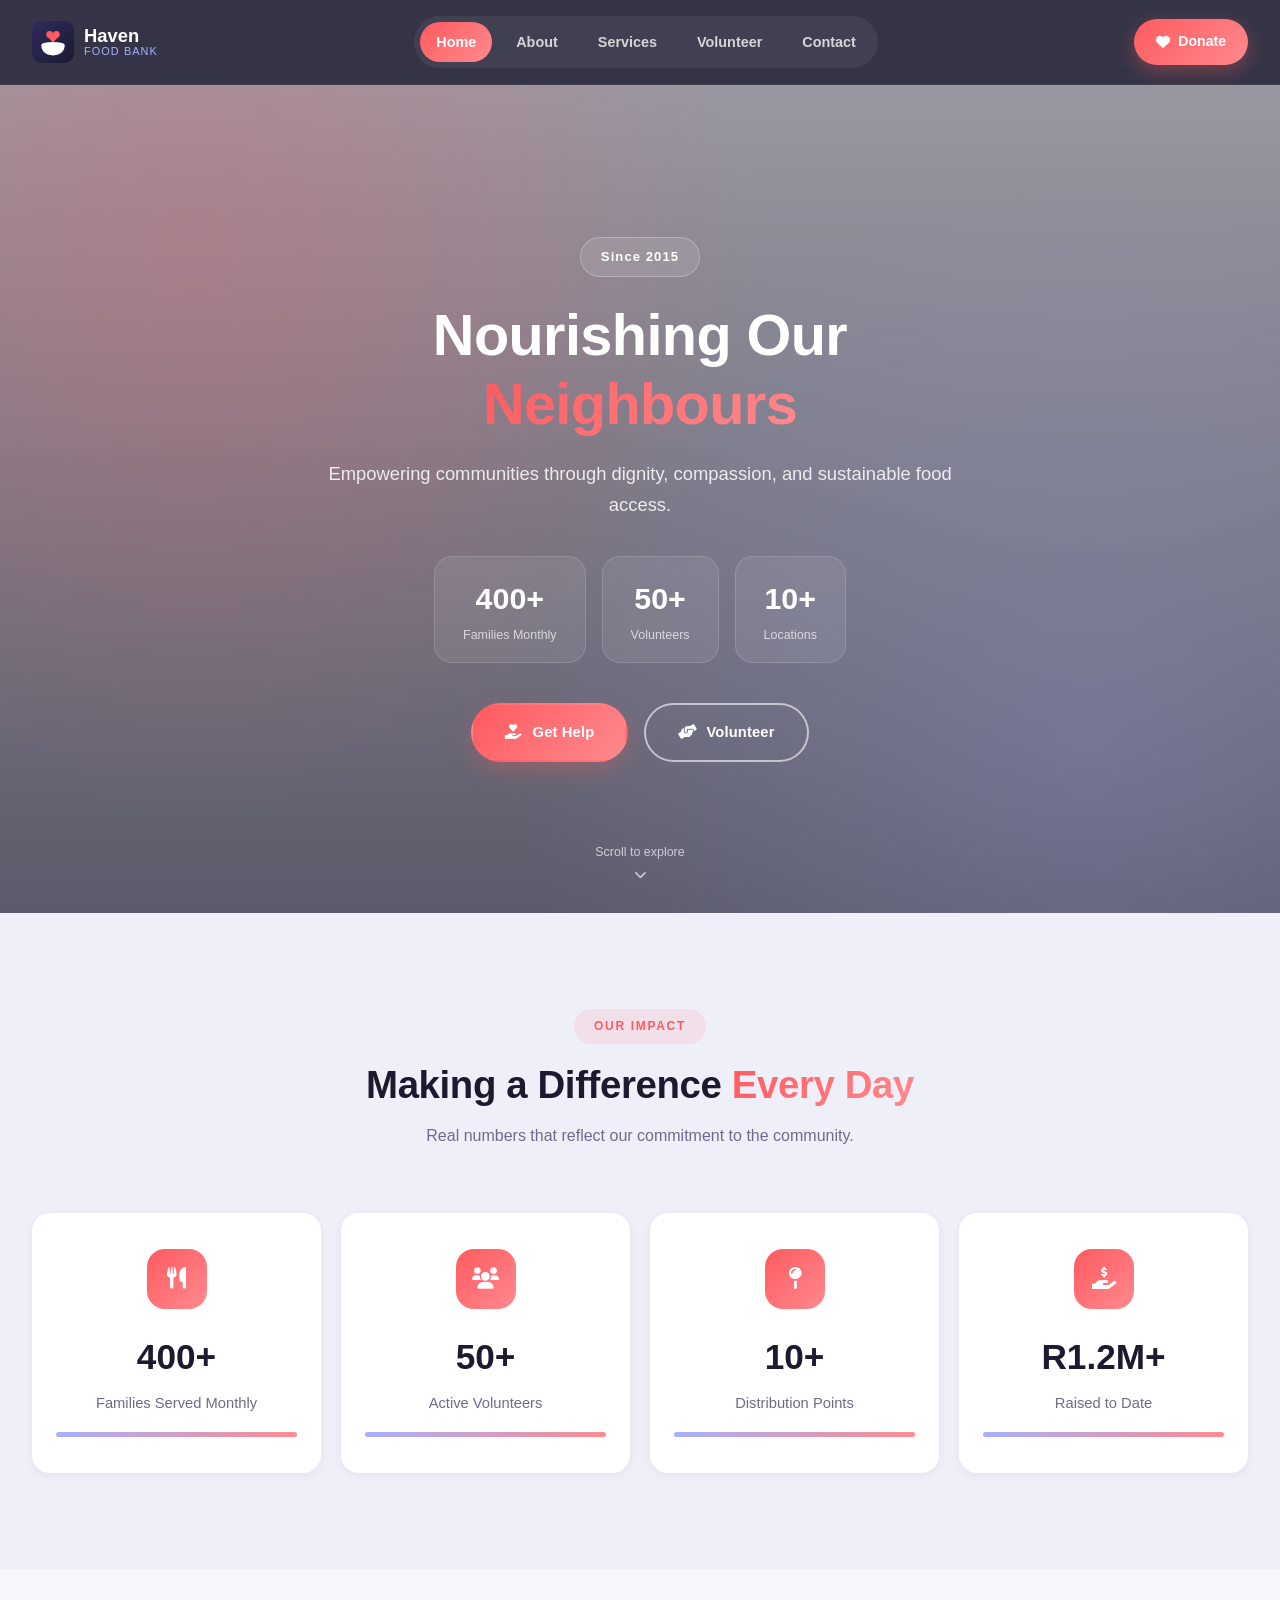
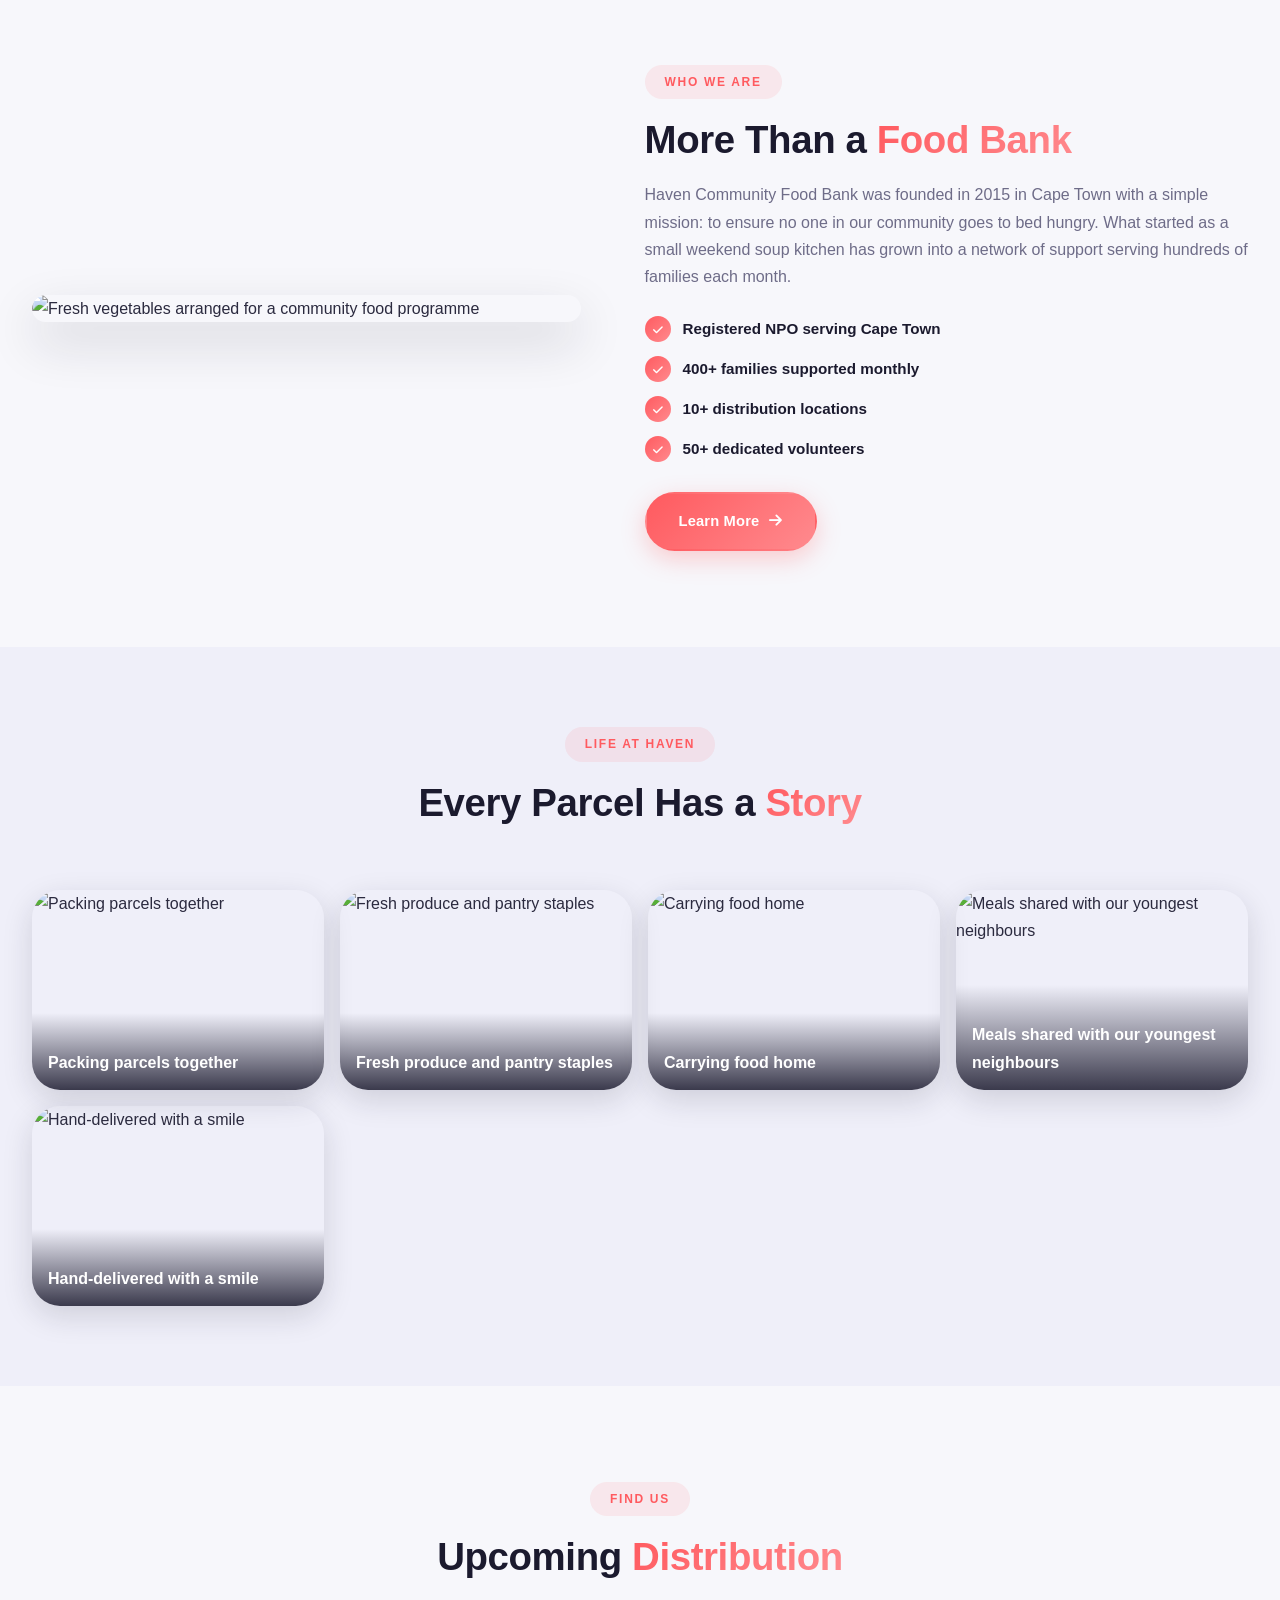
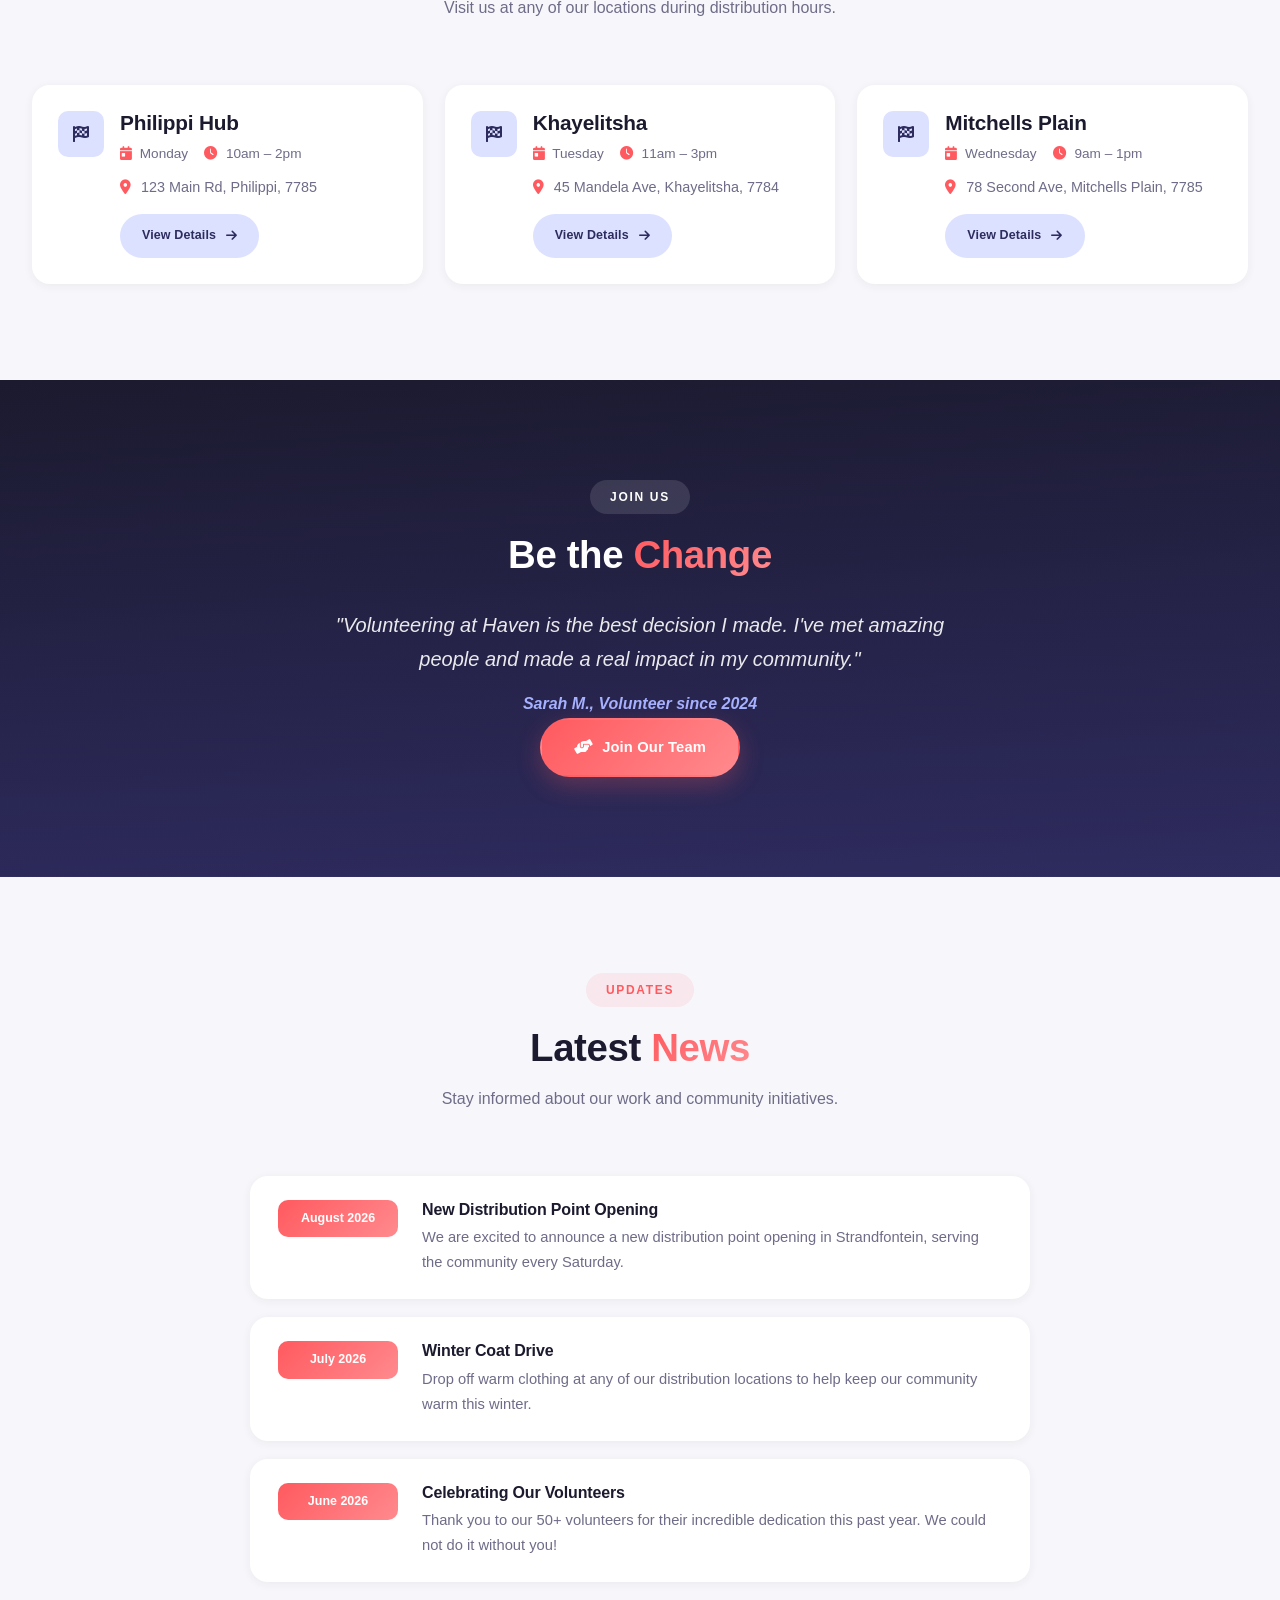
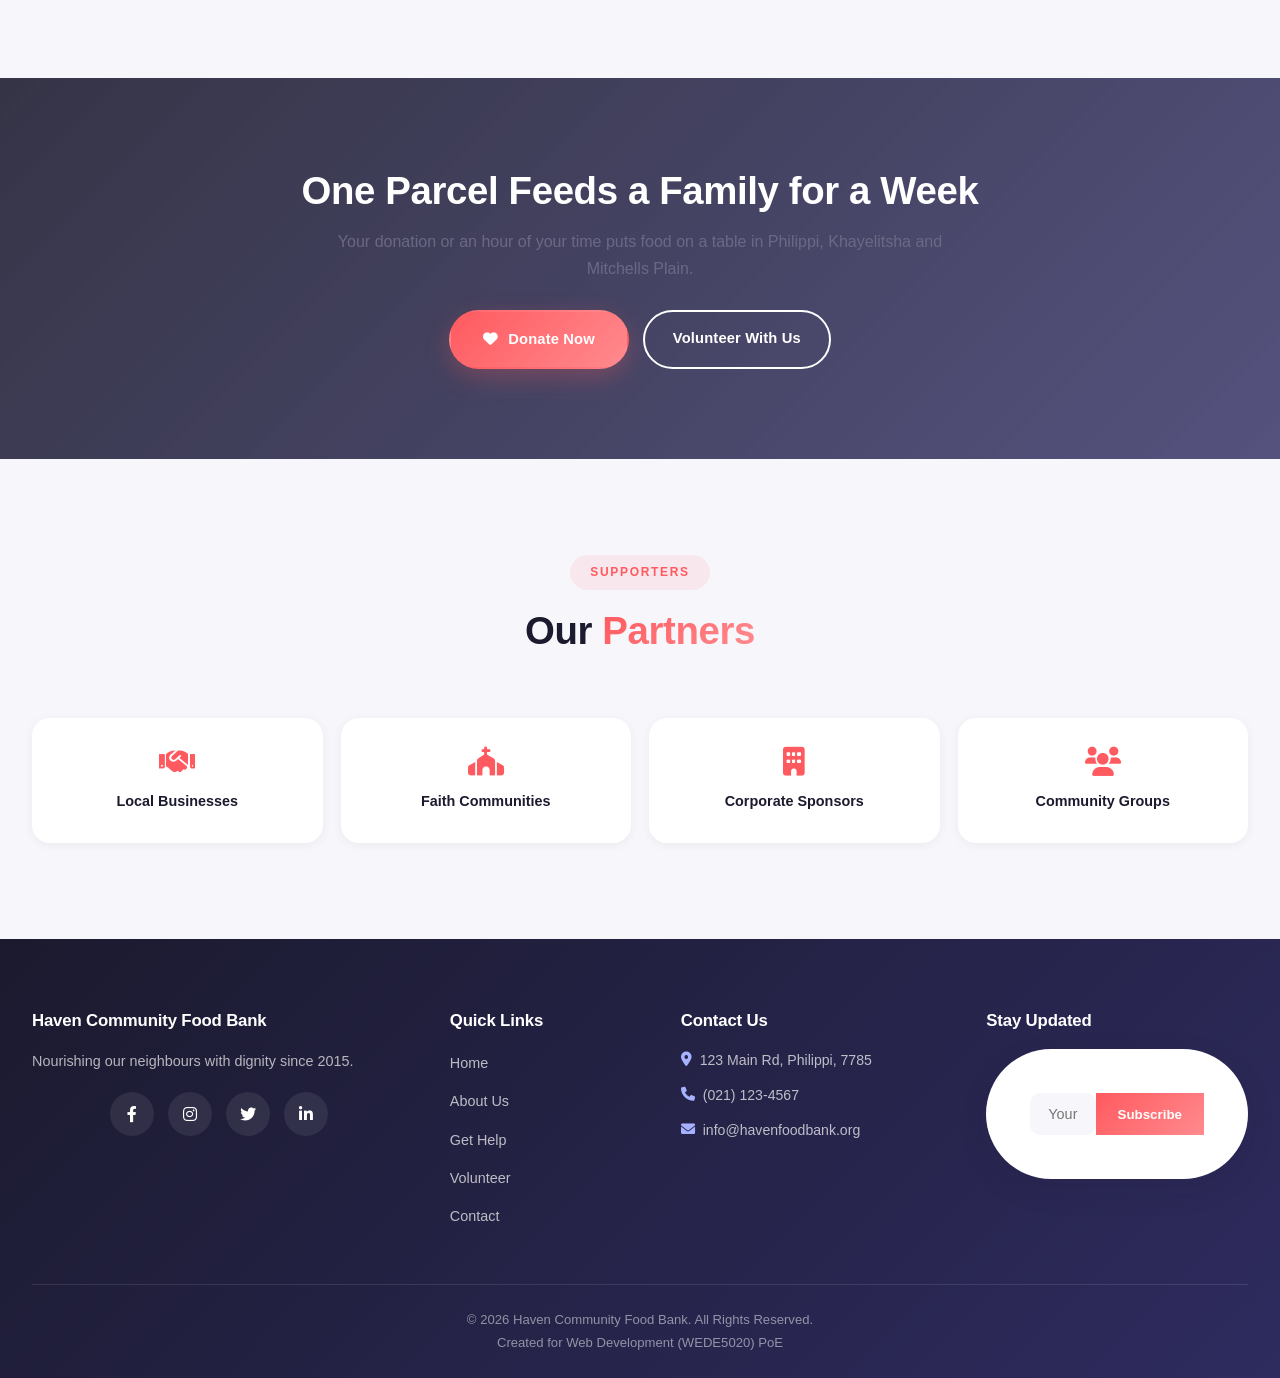
==== commit 975a5308: "fix: update hero section background and enhance image quality in photo mosaic" ====
--- a/index.html
+++ b/index.html
@@ -100,7 +100,7 @@
 
         <!-- HERO -->
         <section class="hero">
-            <div class="hero-bg" style="background: linear-gradient(rgba(27,26,46,0.65), rgba(27,26,46,0.8)), url('images/hero-food-distribution-1200.jpg'); background-size: cover; background-position: center;"></div>
+            <div class="hero-bg" style="background: linear-gradient(rgba(27,26,46,0.42), rgba(27,26,46,0.72)), url('https://images.pexels.com/photos/6647178/pexels-photo-6647178.jpeg?auto=compress&cs=tinysrgb&w=1600'), url('images/hero-food-distribution-1200.jpg'); background-size: cover; background-position: center;"></div>
             <div class="hero-overlay">
                 <div class="hero-content">
                     <div class="hero-badge">Since 2015</div>
@@ -216,25 +216,25 @@
                     <h2>Every Parcel Has a <span class="highlight">Story</span></h2>
                 </div>
                 <div class="photo-mosaic">
-                    <figure class="mosaic-item mosaic-tall">
-                        <img src="https://images.pexels.com/photos/6995260/pexels-photo-6995260.jpeg?auto=compress&cs=tinysrgb&w=800" alt="Packing parcels together" loading="lazy">
+                    <figure class="mosaic-item m-a">
+                        <img src="https://images.pexels.com/photos/6995260/pexels-photo-6995260.jpeg?auto=compress&cs=tinysrgb&w=900" alt="Packing parcels together" loading="lazy">
                         <figcaption>Packing parcels together</figcaption>
                     </figure>
-                    <figure class="mosaic-item ">
-                        <img src="https://images.pexels.com/photos/9823013/pexels-photo-9823013.jpeg?auto=compress&cs=tinysrgb&w=800" alt="Meals shared with our youngest neighbours" loading="lazy">
+                    <figure class="mosaic-item m-b">
+                        <img src="https://images.pexels.com/photos/6590914/pexels-photo-6590914.jpeg?auto=compress&cs=tinysrgb&w=900" alt="Fresh produce and pantry staples" loading="lazy">
+                        <figcaption>Fresh produce and pantry staples</figcaption>
+                    </figure>
+                    <figure class="mosaic-item m-c">
+                        <img src="https://images.pexels.com/photos/9090854/pexels-photo-9090854.jpeg?auto=compress&cs=tinysrgb&w=900" alt="Carrying food home" loading="lazy">
+                        <figcaption>Carrying food home</figcaption>
+                    </figure>
+                    <figure class="mosaic-item m-d">
+                        <img src="https://images.pexels.com/photos/9823013/pexels-photo-9823013.jpeg?auto=compress&cs=tinysrgb&w=900" alt="Meals shared with our youngest neighbours" loading="lazy">
                         <figcaption>Meals shared with our youngest neighbours</figcaption>
                     </figure>
-                    <figure class="mosaic-item ">
-                        <img src="https://images.pexels.com/photos/6591161/pexels-photo-6591161.jpeg?auto=compress&cs=tinysrgb&w=800" alt="Hand-delivered with a smile" loading="lazy">
+                    <figure class="mosaic-item m-e">
+                        <img src="https://images.pexels.com/photos/6591161/pexels-photo-6591161.jpeg?auto=compress&cs=tinysrgb&w=900" alt="Hand-delivered with a smile" loading="lazy">
                         <figcaption>Hand-delivered with a smile</figcaption>
-                    </figure>
-                    <figure class="mosaic-item mosaic-wide">
-                        <img src="https://images.pexels.com/photos/6590914/pexels-photo-6590914.jpeg?auto=compress&cs=tinysrgb&w=800" alt="Fresh produce and pantry staples" loading="lazy">
-                        <figcaption>Fresh produce and pantry staples</figcaption>
-                    </figure>
-                    <figure class="mosaic-item mosaic-tall">
-                        <img src="https://images.pexels.com/photos/9090854/pexels-photo-9090854.jpeg?auto=compress&cs=tinysrgb&w=800" alt="Carrying food home" loading="lazy">
-                        <figcaption>Carrying food home</figcaption>
                     </figure>
                 </div>
             </div>
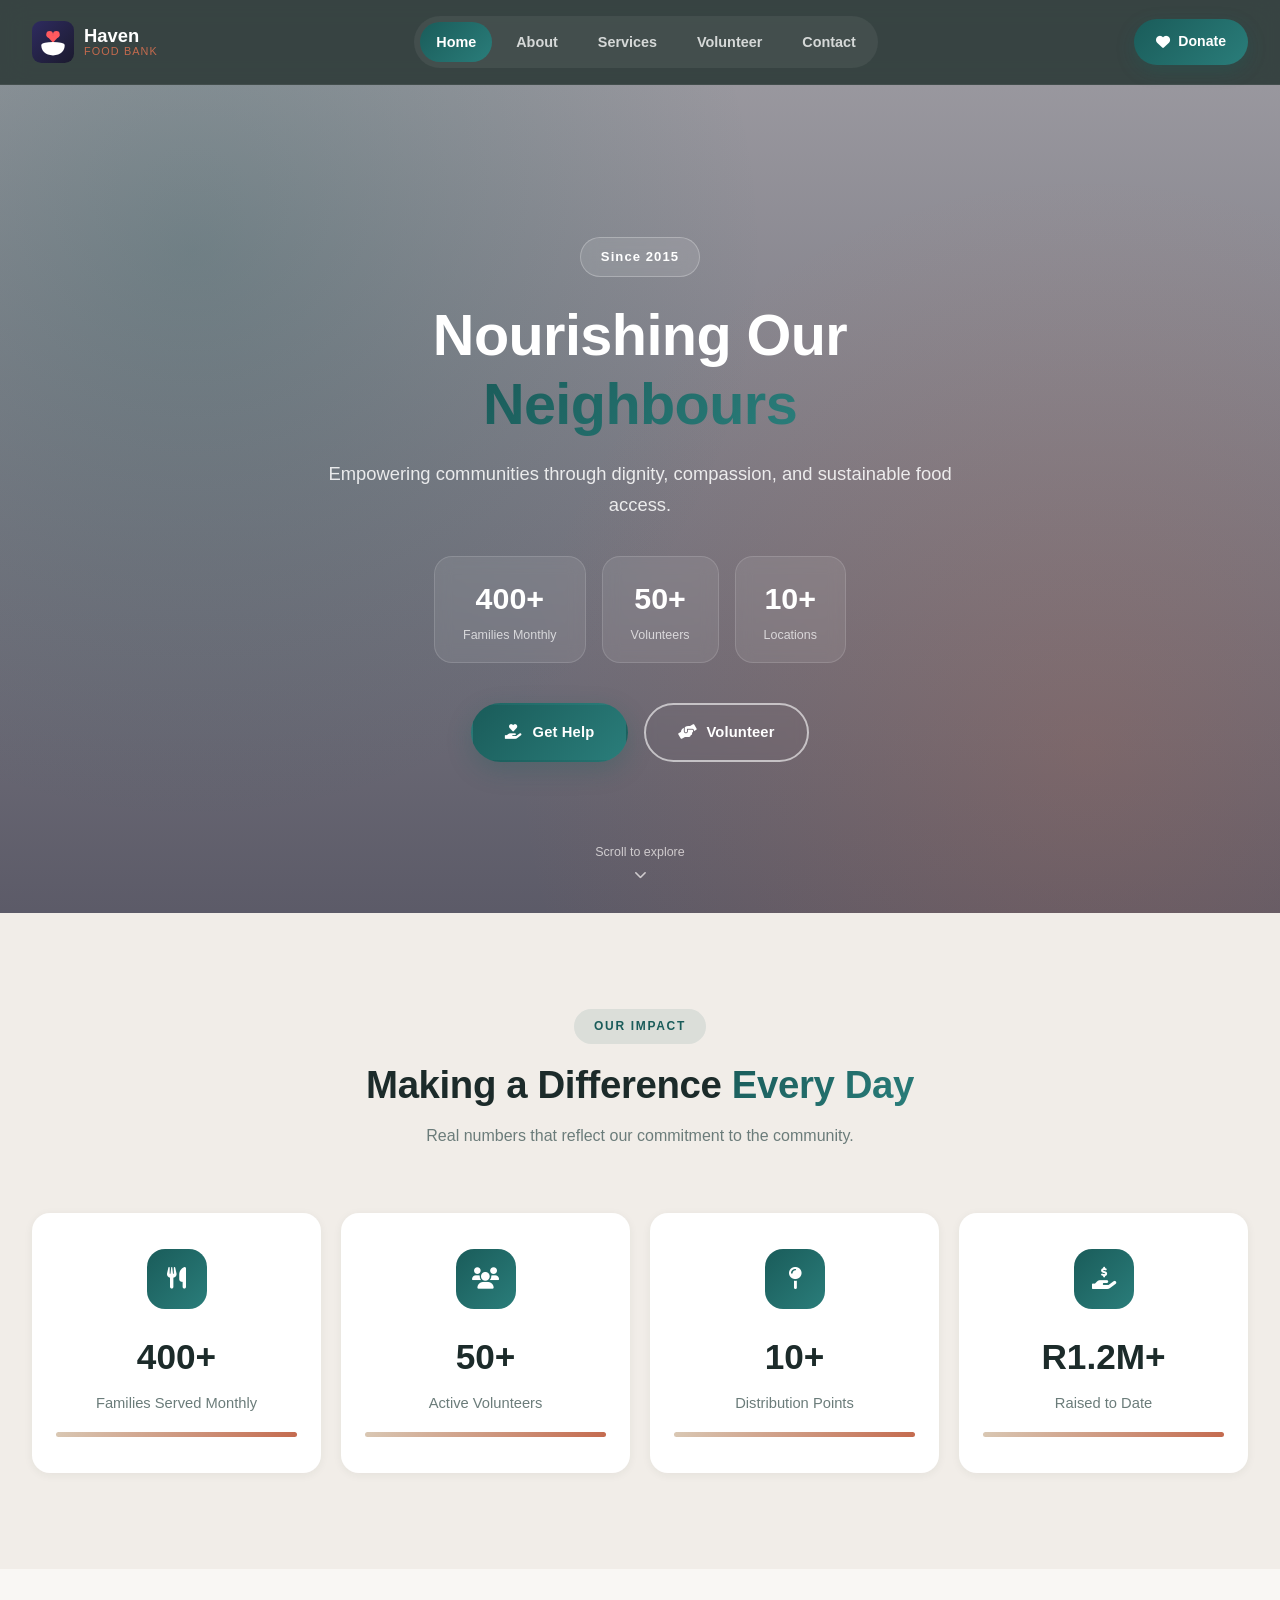
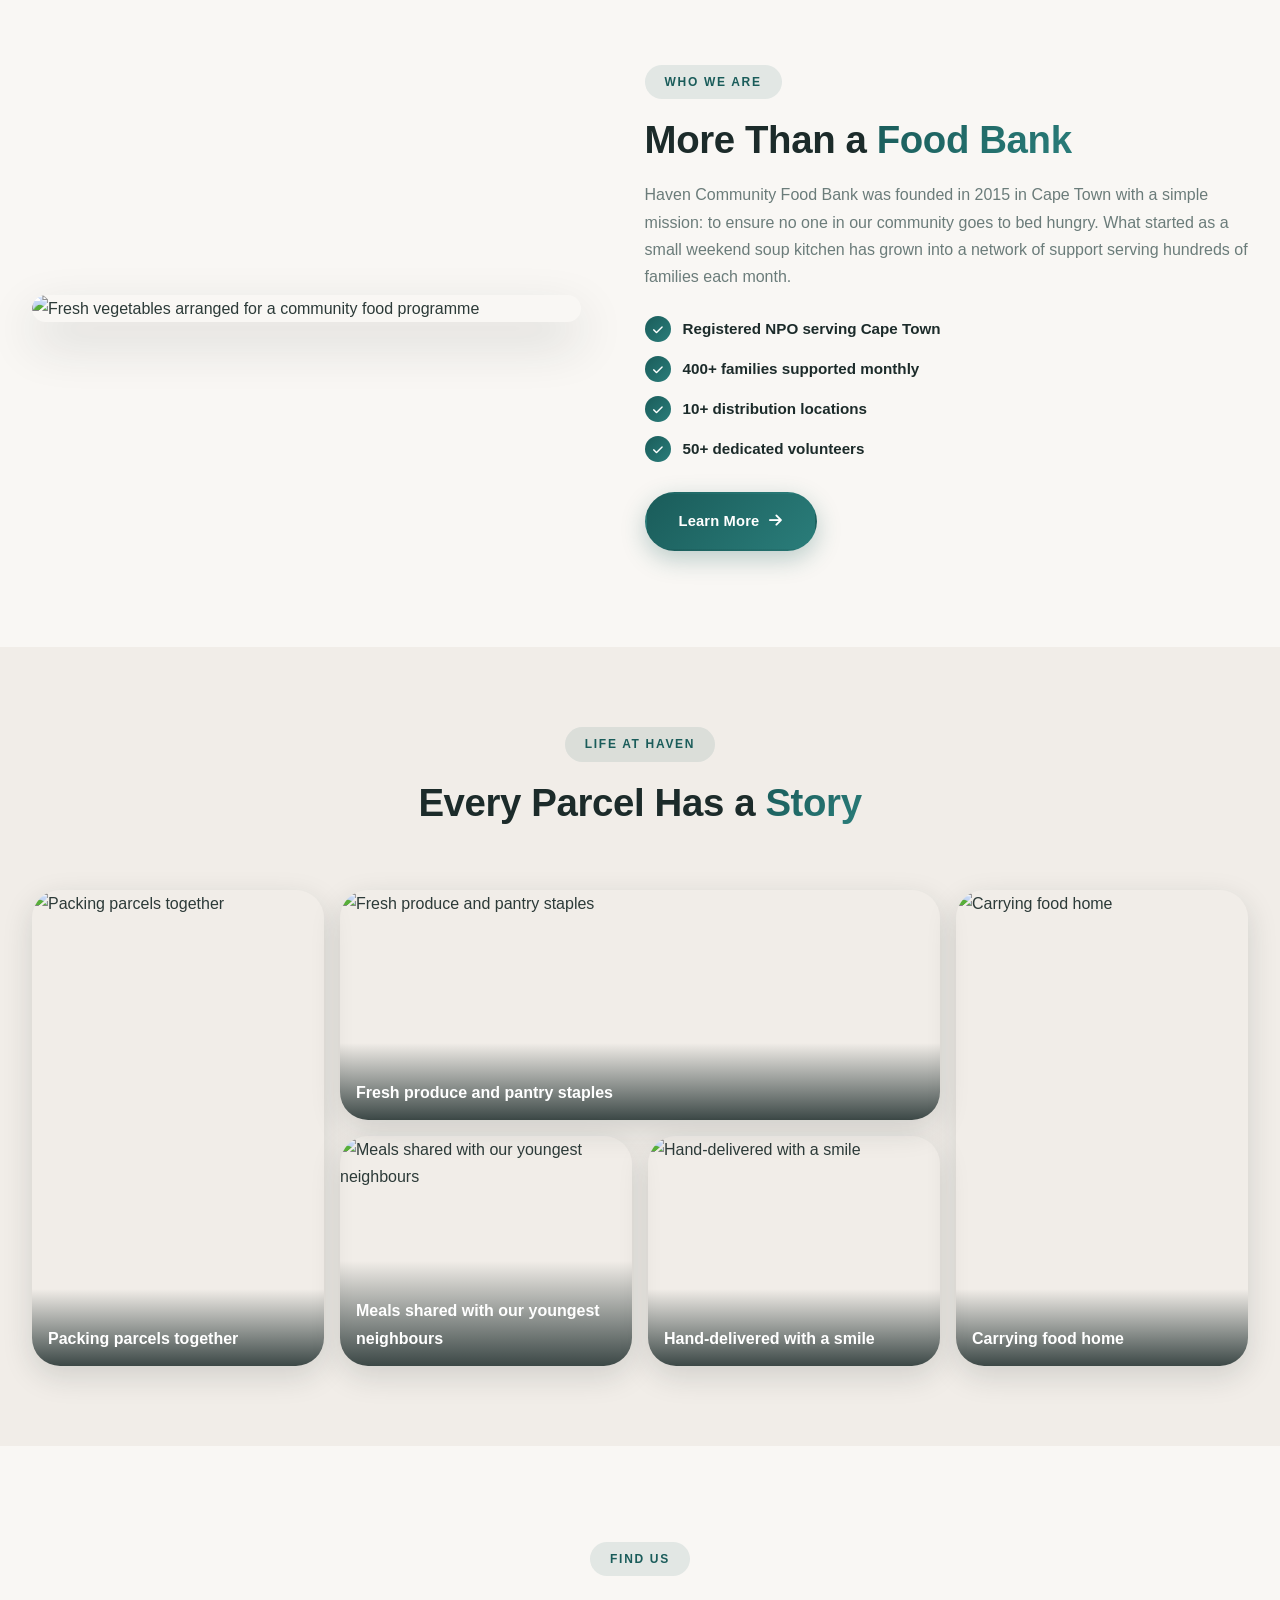
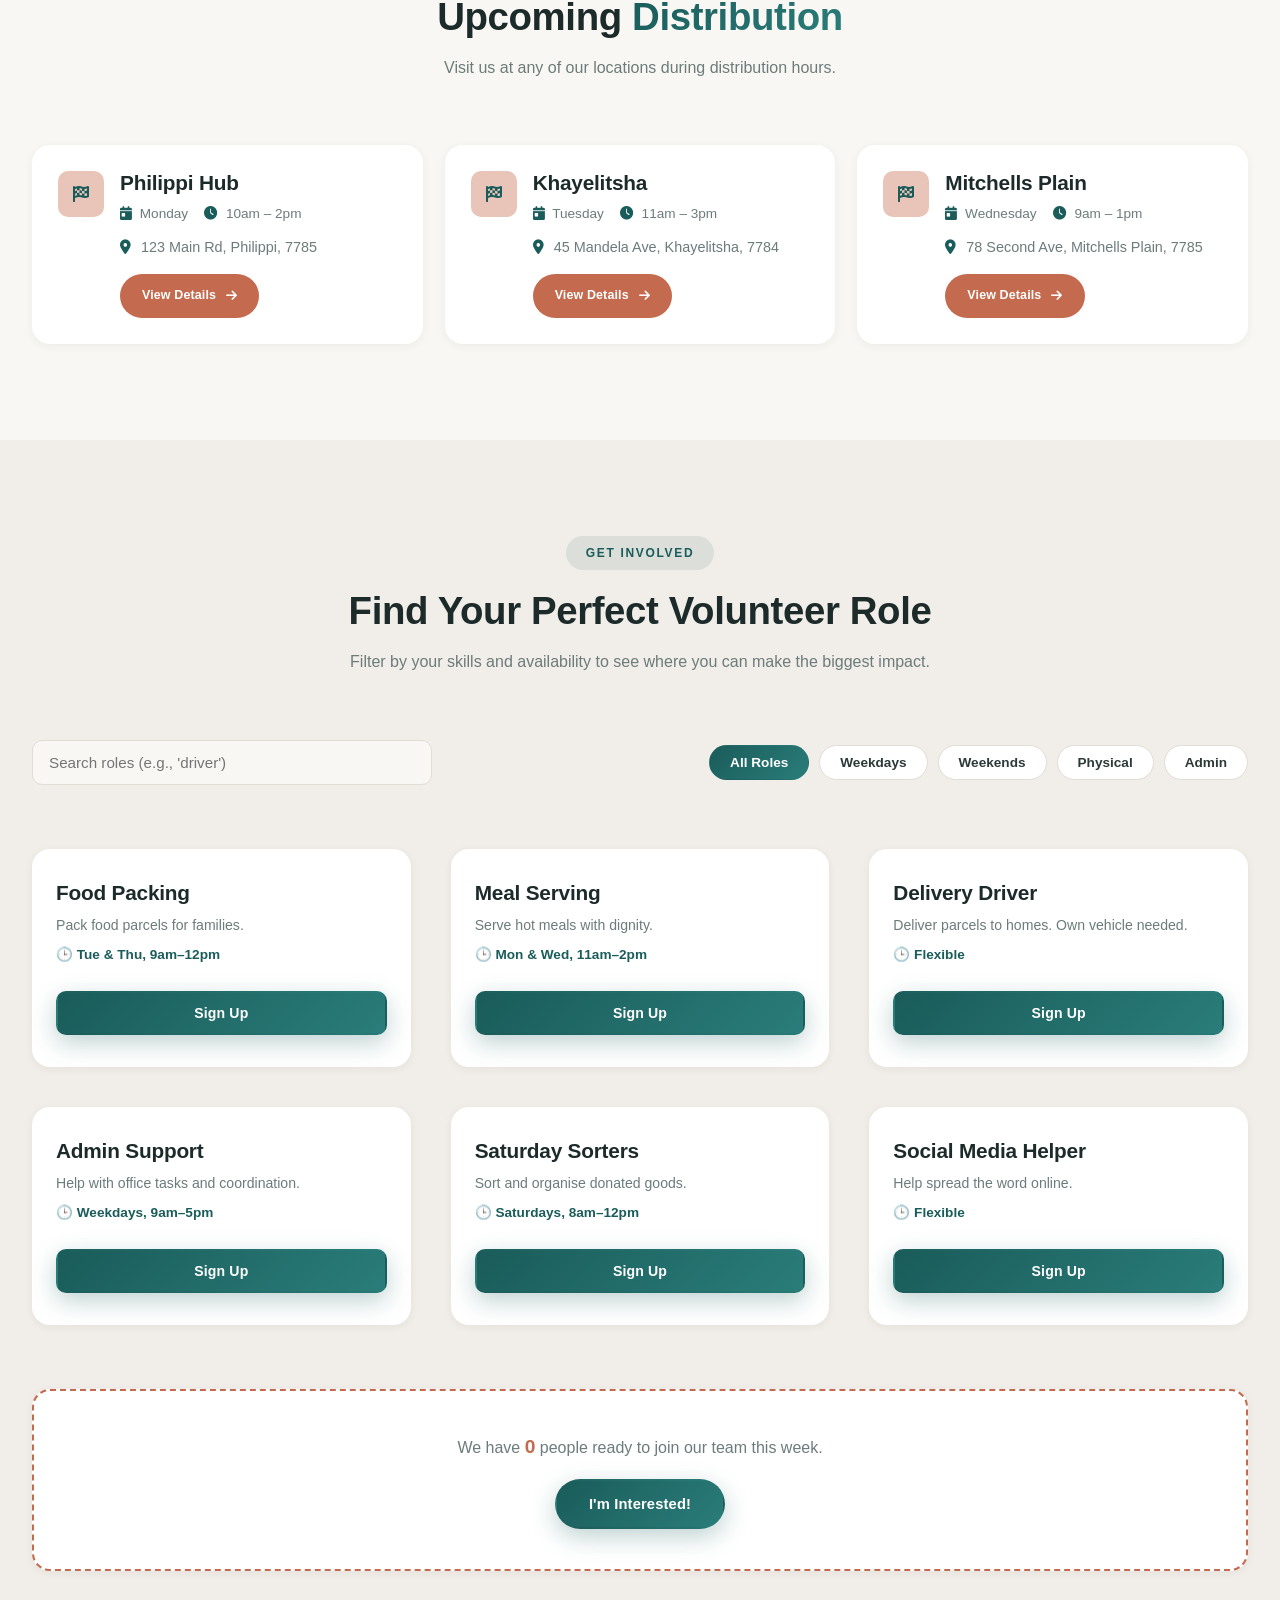
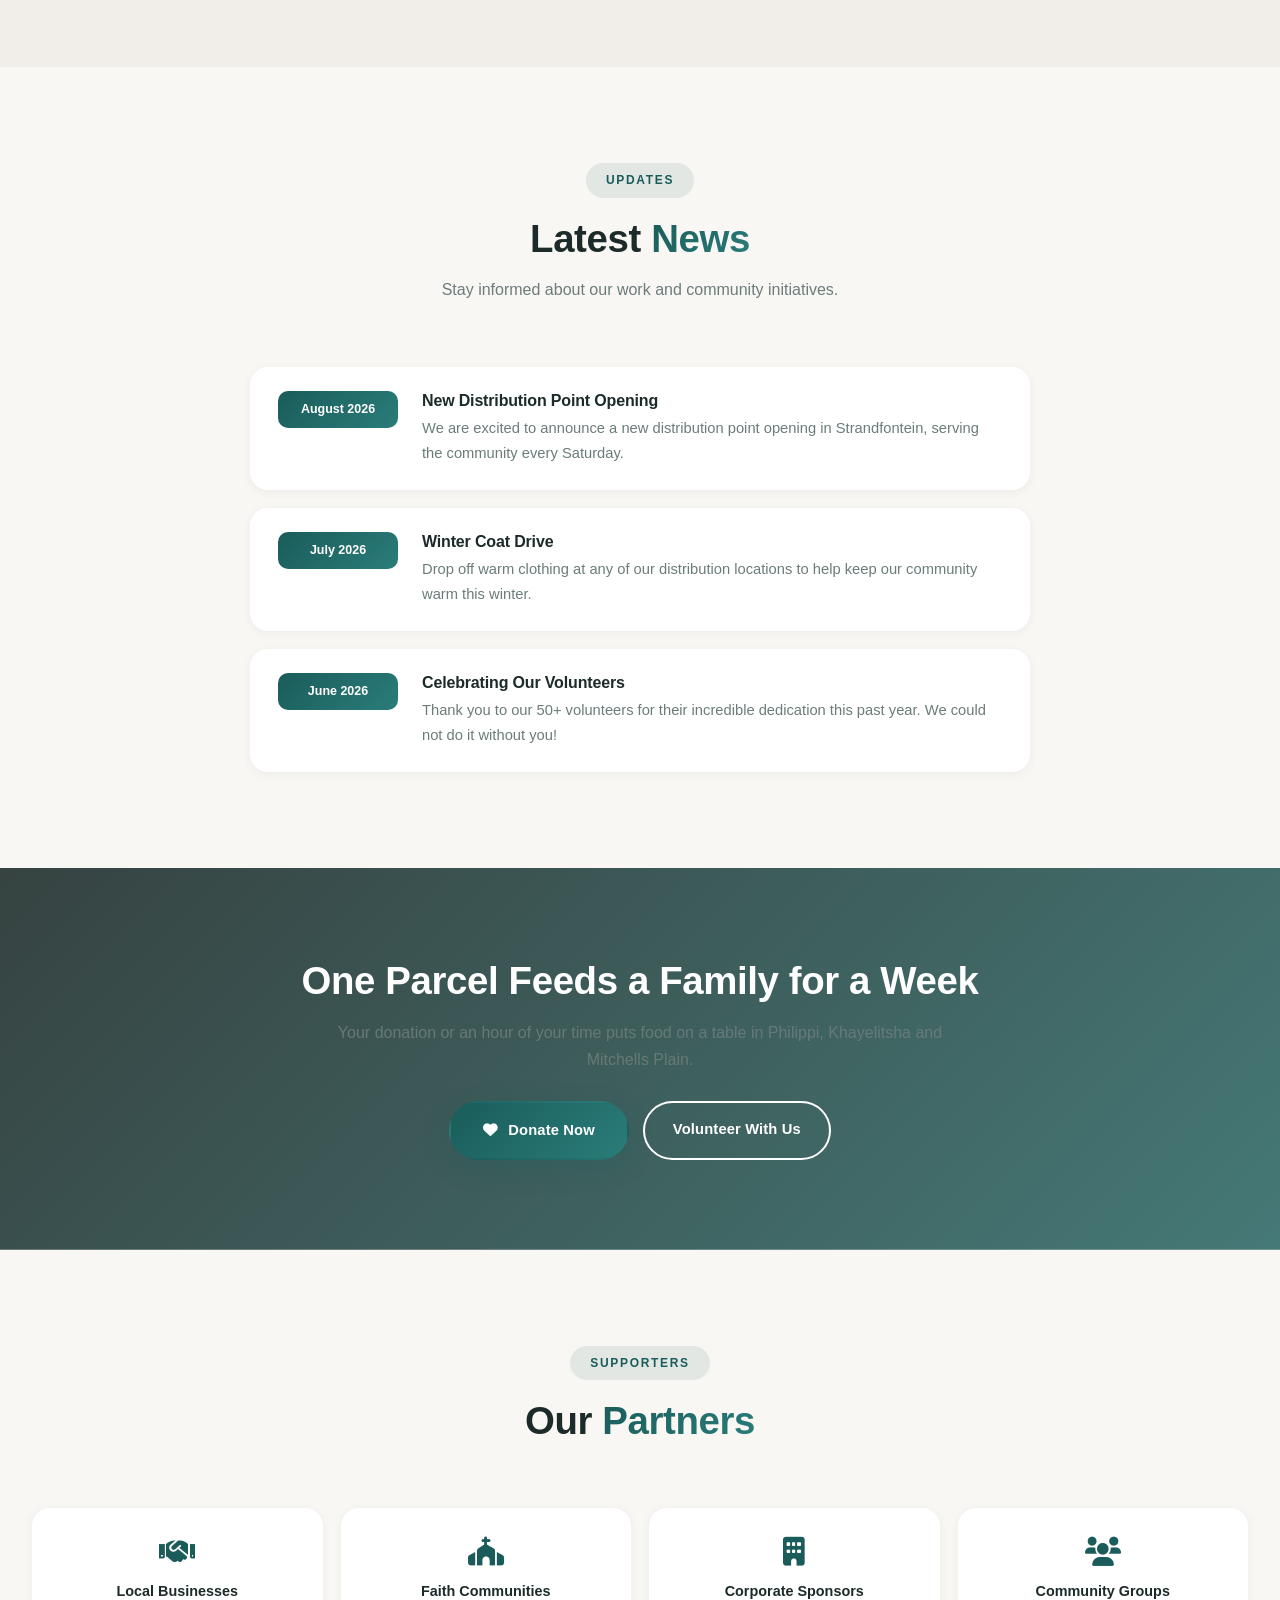
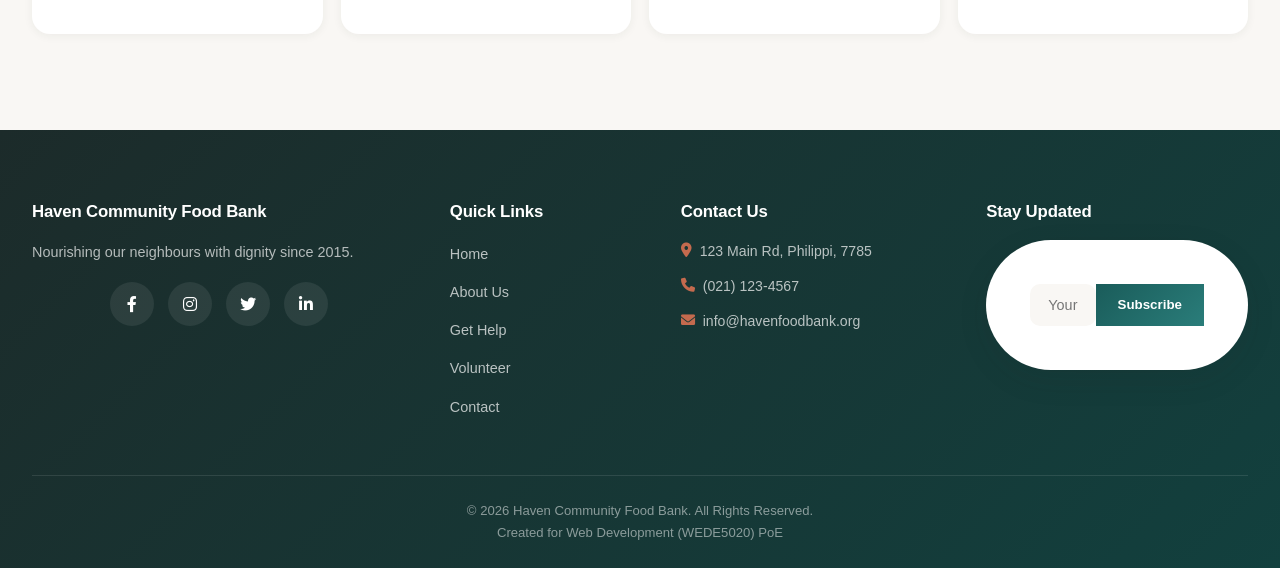
==== commit 267b486d: "Refactor volunteer sections in enquiry and index pages; implement donation modal and role filtering " ====
--- a/index.html
+++ b/index.html
@@ -50,7 +50,6 @@
 </head>
 <body>
 
-    <!-- HEADER: Navigation Menu -->
     <header>
         <div class="container">
             <div class="logo">
@@ -85,7 +84,7 @@
                 </ul>
             </nav>
             <div class="header-actions">
-                <a href="contact.html" class="btn-donate">
+                <a href="#" class="btn-donate open-donate-modal">
                     <i class="fas fa-heart"></i> <span>Donate</span>
                 </a>
                 <button class="menu-toggle" aria-label="Toggle Navigation" aria-expanded="false">
@@ -95,10 +94,8 @@
         </div>
     </header>
 
-    <!-- MAIN CONTENT -->
     <main>
 
-        <!-- HERO -->
         <section class="hero">
             <div class="hero-bg" style="background: linear-gradient(rgba(27,26,46,0.42), rgba(27,26,46,0.72)), url('https://images.pexels.com/photos/6647178/pexels-photo-6647178.jpeg?auto=compress&cs=tinysrgb&w=1600'), url('images/hero-food-distribution-1200.jpg'); background-size: cover; background-position: center;"></div>
             <div class="hero-overlay">
@@ -136,7 +133,6 @@
             </div>
         </section>
 
-        <!-- IMPACT STATISTICS -->
         <section class="stats">
             <div class="container">
                 <div class="section-header">
@@ -173,7 +169,6 @@
             </div>
         </section>
 
-        <!-- FEATURED SECTION -->
         <section class="featured">
             <div class="container">
                 <div class="featured-grid">
@@ -208,7 +203,6 @@
             </div>
         </section>
 
-        <!-- LIFE AT HAVEN PHOTO MOSAIC -->
         <section class="photo-mosaic-section">
             <div class="container">
                 <div class="section-header">
@@ -240,7 +234,6 @@
             </div>
         </section>
 
-        <!-- UPCOMING DISTRIBUTIONS -->
         <section class="upcoming-events">
             <div class="container">
                 <div class="section-header">
@@ -289,26 +282,36 @@
             </div>
         </section>
 
-        <!-- VOLUNTEER SPOTLIGHT -->
-        <section class="spotlight" style="background: linear-gradient(135deg, #1B1A2E, #2E2B5F), url('https://images.pexels.com/photos/6647178/pexels-photo-6647178.jpeg?auto=compress&cs=tinysrgb&w=1200'); background-size: cover; background-position: center; background-blend-mode: overlay;">
-            <div class="spotlight-overlay">
-                <div class="container">
-                    <div class="spotlight-content">
-                        <span class="section-tag">Join Us</span>
-                        <h2>Be the <span class="highlight">Change</span></h2>
-                        <blockquote>
-                            <p>"Volunteering at Haven is the best decision I made. I've met amazing people and made a real impact in my community."</p>
-                            <cite>Sarah M., Volunteer since 2024</cite>
-                        </blockquote>
-                        <a href="enquiry.html" class="btn btn-primary">
-                            <i class="fas fa-hands-helping"></i> Join Our Team
-                        </a>
-                    </div>
-                </div>
-            </div>
-        </section>
-
-        <!-- LATEST NEWS -->
+        <section class="volunteer-finder" id="volunteer">
+            <div class="container">
+                <div class="section-header">
+                    <span class="section-tag">Get Involved</span>
+                    <h2>Find Your Perfect Volunteer Role</h2>
+                    <p class="section-lead">Filter by your skills and availability to see where you can make the biggest impact.</p>
+                </div>
+
+                <div class="volunteer-filters reveal">
+                    <input type="text" id="roleSearch" class="search-input" placeholder="Search roles (e.g., 'driver')">
+                    
+                    <div class="filter-buttons">
+                        <button class="filter-btn active" data-filter="all">All Roles</button>
+                        <button class="filter-btn" data-filter="weekday">Weekdays</button>
+                        <button class="filter-btn" data-filter="weekend">Weekends</button>
+                        <button class="filter-btn" data-filter="physical">Physical</button>
+                        <button class="filter-btn" data-filter="admin">Admin</button>
+                    </div>
+                </div>
+
+                <div id="volunteerGrid" class="volunteer-grid">
+                </div>
+
+                <div class="volunteer-counter reveal">
+                    <p>We have <strong id="interestCount">0</strong> people ready to join our team this week.</p>
+                    <button id="expressInterestBtn" class="btn btn-primary">I'm Interested!</button>
+                </div>
+            </div>
+        </section>
+
         <section class="latest-news">
             <div class="container">
                 <div class="section-header">
@@ -317,7 +320,6 @@
                     <p>Stay informed about our work and community initiatives.</p>
                 </div>
                 <ul class="news-list" id="newsList">
-                    <!-- Rendered dynamically by js/main.js from the newsItems data array. -->
                 </ul>
                 <noscript>
                     <ul class="news-list">
@@ -347,19 +349,17 @@
             </div>
         </section>
 
-        <!-- DONATE CALL TO ACTION BAND -->
-        <section class="cta-band" style="background-image: linear-gradient(135deg, rgba(27,26,46,0.88), rgba(46,43,95,0.8)), url('https://images.pexels.com/photos/6995201/pexels-photo-6995201.jpeg?auto=compress&cs=tinysrgb&w=1200');">
+        <section class="cta-band" style="background-image: linear-gradient(135deg, rgba(28,43,42,0.88), rgba(26,92,90,0.8)), url('https://images.pexels.com/photos/6995201/pexels-photo-6995201.jpeg?auto=compress&cs=tinysrgb&w=1200');">
             <div class="container">
                 <h2>One Parcel Feeds a Family for a Week</h2>
                 <p>Your donation or an hour of your time puts food on a table in Philippi, Khayelitsha and Mitchells Plain.</p>
                 <div class="cta-buttons">
-                    <a href="contact.html" class="btn btn-primary"><i class="fas fa-heart"></i> Donate Now</a>
+                    <a href="#" class="btn btn-primary open-donate-modal"><i class="fas fa-heart"></i> Donate Now</a>
                     <a href="enquiry.html" class="btn btn-outline-light">Volunteer With Us</a>
                 </div>
             </div>
         </section>
 
-        <!-- PARTNERS and SUPPORTERS -->
         <section class="partners">
             <div class="container">
                 <div class="section-header">
@@ -389,7 +389,64 @@
 
     </main>
 
-    <!-- FOOTER -->
+    <div id="donationModal" class="modal" aria-hidden="true" role="dialog">
+        <div class="modal-overlay"></div>
+        <div class="modal-content">
+            <button class="close-modal" aria-label="Close modal"><i class="fas fa-times"></i></button>
+            
+            <div class="modal-header">
+                <h2>Make a Donation</h2>
+                <p>Your contribution provides vital support to our community.</p>
+            </div>
+
+            <div class="donation-tabs">
+                <button class="tab-btn active" data-tab="money"><i class="fas fa-coins"></i> Money</button>
+                <button class="tab-btn" data-tab="food"><i class="fas fa-apple-alt"></i> Food & Goods</button>
+            </div>
+
+            <div id="tab-money" class="tab-content active">
+                <div class="amount-options">
+                    <button class="amount-btn" data-amount="100">R100</button>
+                    <button class="amount-btn" data-amount="250">R250</button>
+                    <button class="amount-btn" data-amount="500">R500</button>
+                </div>
+                <div class="form-group custom-amount-group">
+                    <label for="customAmount">Or enter custom amount (R)</label>
+                    <input type="number" id="customAmount" placeholder="Enter amount" min="10">
+                </div>
+                
+                <div id="moneyImpact" class="live-impact">Select an amount to see your impact...</div>
+                
+                <button class="btn btn-primary w-100" id="donateMoneyBtn">Donate Money</button>
+            </div>
+
+            <div id="tab-food" class="tab-content">
+                <div class="form-group">
+                    <label for="foodType">Type of Food/Goods</label>
+                    <select id="foodType">
+                        <option value="">-- Select type --</option>
+                        <option value="Canned Goods">Canned Goods (Beans, Soup, Veg)</option>
+                        <option value="Dry Staples">Dry Staples (Rice, Maize, Pasta)</option>
+                        <option value="Fresh Produce">Fresh Produce (Veg, Fruit)</option>
+                        <option value="Clothing/Other">Clothing/Other Essentials</option>
+                    </select>
+                </div>
+                <div class="form-group">
+                    <label for="foodQuantity">Quantity (e.g., 5 cans, 2 kg)</label>
+                    <input type="text" id="foodQuantity" placeholder="e.g., 10 items">
+                </div>
+                <div class="form-group">
+                    <label for="dropOffDate">Preferred Drop-off Date</label>
+                    <input type="date" id="dropOffDate">
+                </div>
+                
+                <button class="btn btn-primary w-100" id="donateFoodBtn">Arrange Drop-off</button>
+            </div>
+            
+            <div id="donationMessage" class="form-message" style="display: none;"></div>
+        </div>
+    </div>
+
     <footer>
         <div class="container">
             <div class="footer-grid">
--- a/CSS/style.css
+++ b/CSS/style.css
@@ -1,48 +1,39 @@
 /* ==========================================================================
-   HAVEN COMMUNITY FOOD BANK — MAIN STYLESHEET (v2)
-   Palette: warm coral-red (energy/action) + deep indigo (trust/dignity) +
-   soft lavender (hope) on a clean near-white base — a distinct, modern
-   nonprofit look, moved away from both the original navy/turquoise and
-   the earlier terracotta/green/gold iteration.
-   Layout: modernized with a bento-style grid rhythm, glass header,
-   pill buttons, soft large radii, gradient accents, fluid type scale.
+   HAVEN COMMUNITY FOOD BANK — MAIN STYLESHEET (v3)
    ========================================================================== */
 
-/* --------------------------------------------------------------------------
-   1. CSS VARIABLES
-   -------------------------------------------------------------------------- */
 :root {
-    /* Brand colours */
-    --color-primary: #FF5A5F;        /* Coral-red — CTAs, energy, warmth   */
-    --color-primary-dark: #E1393E;
-    --color-primary-light: #FF8A8E;
-
-    --color-secondary: #2E2B5F;      /* Deep indigo — trust, dignity       */
-    --color-secondary-dark: #1E1C42;
-    --color-secondary-light: #5B57A6;
-
-    --color-accent: #A6B1FF;         /* Soft periwinkle — hope, highlight  */
-    --color-accent-dark: #7C87E8;
-    --color-accent-light: #DCE1FF;
+    /* Brand colours - MATURE, CALMING PALETTE */
+    --color-primary: #1A5C5A;        
+    --color-primary-dark: #12403E;
+    --color-primary-light: #2A7D7A;
+
+    --color-secondary: #D9C8B4;      
+    --color-secondary-dark: #BFB09A;
+    --color-secondary-light: #EFE3D5;
+
+    --color-accent: #C46A4E;         
+    --color-accent-dark: #A35238;
+    --color-accent-light: #E8C5B8;
 
     /* Neutrals */
-    --color-dark: #1B1A2E;           /* Near-black indigo — header/footer  */
+    --color-dark: #1C2B2A;           
     --color-dark-alt: #262445;
-    --color-bg: #F7F7FB;             /* Cool near-white — page background  */
-    --color-bg-alt: #EFEFF9;
+    --color-bg: #F9F7F4;             
+    --color-bg-alt: #F1EDE8;
     --color-white: #FFFFFF;
-    --color-text: #2B2A3F;
-    --color-text-light: #6E6C88;
-    --color-border: #E3E2F0;
+    --color-text: #2C3A38;
+    --color-text-light: #6B7C7A;
+    --color-border: #E2DCD5;
 
     /* Feedback */
-    --color-success: #2E2B5F;
+    --color-success: #1A5C5A;
     --color-error: #D62839;
 
     /* Gradients */
-    --gradient-primary: linear-gradient(135deg, #FF5A5F 0%, #FF8A8E 100%);
-    --gradient-dark: linear-gradient(135deg, #1B1A2E 0%, #2E2B5F 100%);
-    --gradient-accent: linear-gradient(135deg, #A6B1FF 0%, #FF8A8E 100%);
+    --gradient-primary: linear-gradient(135deg, #1A5C5A 0%, #2A7D7A 100%);
+    --gradient-dark: linear-gradient(135deg, #1C2B2A 0%, #12403E 100%);
+    --gradient-accent: linear-gradient(135deg, #D9C8B4 0%, #C46A4E 100%);
 
     /* Typography */
     --font-heading: 'Montserrat', sans-serif;
@@ -64,21 +55,16 @@
     --radius-pill: 999px;
 
     /* Shadows */
-    --shadow-sm: 0 2px 10px rgba(27, 26, 46, 0.06);
-    --shadow-md: 0 10px 30px rgba(27, 26, 46, 0.10);
-    --shadow-lg: 0 20px 50px rgba(27, 26, 46, 0.16);
-    --shadow-glow: 0 8px 24px rgba(255, 90, 95, 0.28);
+    --shadow-sm: 0 2px 10px rgba(28, 43, 42, 0.06);
+    --shadow-md: 0 10px 30px rgba(28, 43, 42, 0.10);
+    --shadow-lg: 0 20px 50px rgba(28, 43, 42, 0.16);
+    --shadow-glow: 0 8px 24px rgba(26, 92, 90, 0.28);
 
     --transition: 0.3s cubic-bezier(0.4, 0, 0.2, 1);
 }
 
-/* --------------------------------------------------------------------------
-   2. RESET & BASE
-   -------------------------------------------------------------------------- */
 * { margin: 0; padding: 0; box-sizing: border-box; }
-
 html { scroll-behavior: smooth; }
-
 body {
     font-family: var(--font-body);
     color: var(--color-text);
@@ -87,18 +73,10 @@
     -webkit-font-smoothing: antialiased;
     overflow-x: hidden;
 }
-
 img { max-width: 100%; display: block; }
-
-a {
-    color: var(--color-primary);
-    text-decoration: none;
-    transition: color var(--transition);
-}
+a { color: var(--color-primary); text-decoration: none; transition: color var(--transition); }
 a:hover { color: var(--color-primary-dark); }
-
 ul { list-style: none; }
-
 h1, h2, h3, h4, h5, h6 {
     font-family: var(--font-heading);
     color: var(--color-dark);
@@ -106,1626 +84,503 @@
     line-height: 1.2;
     letter-spacing: -0.01em;
 }
-
 h1 { font-size: clamp(2.2rem, 4vw, 3.2rem); }
 h2 { font-size: clamp(1.8rem, 3vw, 2.4rem); }
 h3 { font-size: 1.3rem; }
-
 p { color: var(--color-text-light); }
-
 .highlight {
     background: var(--gradient-primary);
     -webkit-background-clip: text;
     background-clip: text;
     color: transparent;
 }
-
-/* Focus visibility for accessibility / keyboard navigation */
-a:focus-visible,
-button:focus-visible,
-input:focus-visible,
-textarea:focus-visible,
-select:focus-visible {
+a:focus-visible, button:focus-visible, input:focus-visible, textarea:focus-visible, select:focus-visible {
     outline: 3px solid var(--color-accent-dark);
     outline-offset: 3px;
     border-radius: var(--radius-sm);
 }
-
 .container {
     width: 100%;
     max-width: var(--container-width);
     margin: 0 auto;
     padding: 0 32px;
 }
-
-/* Visually hidden but still readable by screen readers */
 .sr-only {
-    position: absolute;
-    width: 1px; height: 1px;
-    padding: 0; margin: -1px;
-    overflow: hidden;
-    clip: rect(0, 0, 0, 0);
-    white-space: nowrap;
-    border: 0;
-}
-
-/* --------------------------------------------------------------------------
-   3. BUTTONS — pill-shaped, modern
-   -------------------------------------------------------------------------- */
+    position: absolute; width: 1px; height: 1px;
+    padding: 0; margin: -1px; overflow: hidden;
+    clip: rect(0, 0, 0, 0); white-space: nowrap; border: 0;
+}
+
+/* Buttons */
 .btn {
-    display: inline-flex;
-    align-items: center;
-    justify-content: center;
-    gap: 10px;
-    padding: 15px 32px;
-    min-height: 44px;
-    border-radius: var(--radius-pill);
-    font-family: var(--font-heading);
-    font-weight: 700;
-    font-size: 0.92rem;
-    letter-spacing: 0.01em;
-    border: 2px solid transparent;
-    cursor: pointer;
-    touch-action: manipulation;
-    -webkit-tap-highlight-color: transparent;
+    display: inline-flex; align-items: center; justify-content: center;
+    gap: 10px; padding: 15px 32px; min-height: 44px;
+    border-radius: var(--radius-pill); font-family: var(--font-heading);
+    font-weight: 700; font-size: 0.92rem; letter-spacing: 0.01em;
+    border: 2px solid transparent; cursor: pointer;
+    touch-action: manipulation; -webkit-tap-highlight-color: transparent;
     transition: transform var(--transition), box-shadow var(--transition), background-color var(--transition), color var(--transition);
 }
 .btn:active { transform: translateY(0) scale(0.97); }
-
-/* Only apply hover lift on devices that actually have hover (mouse/trackpad).
-   Without this guard, touch devices "fake" :hover on tap and the button can
-   look stuck/unresponsive until the user taps elsewhere. */
 @media (hover: hover) and (pointer: fine) {
     .btn:hover { transform: translateY(-3px); }
 }
-
 .btn-primary {
-    background: var(--gradient-primary);
-    color: var(--color-white);
+    background: var(--gradient-primary); color: var(--color-white);
     box-shadow: var(--shadow-glow);
 }
-.btn-primary:hover { box-shadow: 0 14px 32px rgba(255, 90, 95, 0.4); }
-
+.btn-primary:hover { box-shadow: 0 14px 32px rgba(26, 92, 90, 0.4); }
 .btn-secondary {
-    background-color: transparent;
-    border-color: rgba(255, 255, 255, 0.6);
-    color: var(--color-white);
-    backdrop-filter: blur(6px);
+    background-color: transparent; border-color: rgba(255, 255, 255, 0.6);
+    color: var(--color-white); backdrop-filter: blur(6px);
 }
 .btn-secondary:hover {
-    background-color: var(--color-white);
-    border-color: var(--color-white);
+    background-color: var(--color-white); border-color: var(--color-white);
     color: var(--color-secondary);
 }
-
 .btn-small {
     padding: 9px 20px;
     font-size: 0.78rem;
-    background-color: var(--color-accent-light);
-    color: var(--color-secondary);
-}
-.btn-small:hover { background-color: var(--color-accent); color: var(--color-white); }
-
+    background-color: var(--color-accent);
+    color: var(--color-white);
+}
+.btn-small:hover { background-color: var(--color-accent-dark); color: var(--color-white); }
 .btn-donate {
-    display: inline-flex;
-    align-items: center;
-    gap: 8px;
-    background: var(--gradient-primary);
-    color: var(--color-white);
-    padding: 11px 22px;
-    border-radius: var(--radius-pill);
-    font-family: var(--font-heading);
-    font-weight: 700;
-    font-size: 0.88rem;
-    box-shadow: 0 6px 18px rgba(255, 90, 95, 0.32);
+    display: inline-flex; align-items: center; gap: 8px;
+    background: var(--gradient-primary); color: var(--color-white);
+    padding: 11px 22px; border-radius: var(--radius-pill);
+    font-family: var(--font-heading); font-weight: 700; font-size: 0.88rem;
+    box-shadow: 0 6px 18px rgba(26, 92, 90, 0.32);
     transition: transform var(--transition), box-shadow var(--transition);
 }
-.btn-donate:hover { transform: translateY(-2px); box-shadow: 0 10px 24px rgba(255, 90, 95, 0.42); }
+.btn-donate:hover { transform: translateY(-2px); box-shadow: 0 10px 24px rgba(26, 92, 90, 0.42); }
 .btn-donate:active { transform: translateY(0) scale(0.96); }
 
-/* --------------------------------------------------------------------------
-   4. HEADER & NAVIGATION — glass effect
-   -------------------------------------------------------------------------- */
+/* Header */
 header {
-    background-color: rgba(27, 26, 46, 0.88);
-    backdrop-filter: blur(14px);
-    -webkit-backdrop-filter: blur(14px);
-    position: sticky;
-    top: 0;
-    z-index: 1000;
+    background-color: rgba(28, 43, 42, 0.88);
+    backdrop-filter: blur(14px); -webkit-backdrop-filter: blur(14px);
+    position: sticky; top: 0; z-index: 1000;
     border-bottom: 1px solid rgba(255, 255, 255, 0.06);
 }
-
 header .container {
-    display: flex;
-    align-items: center;
-    justify-content: space-between;
-    padding-top: 16px;
-    padding-bottom: 16px;
-}
-
-.logo a {
-    display: flex;
-    align-items: center;
-    gap: 10px;
-}
-
+    display: flex; align-items: center; justify-content: space-between;
+    padding-top: 16px; padding-bottom: 16px;
+}
+.logo a { display: flex; align-items: center; gap: 10px; }
 .logo-text { display: flex; flex-direction: column; line-height: 1.1; }
-
-.logo-title {
-    font-family: var(--font-heading);
-    font-weight: 800;
-    font-size: 1.15rem;
-    color: var(--color-white);
-}
-
-.logo-sub {
-    font-family: var(--font-heading);
-    font-size: 0.68rem;
-    letter-spacing: 0.1em;
-    color: var(--color-accent);
-    text-transform: uppercase;
-}
-
-nav ul {
-    display: flex;
-    gap: 8px;
-    background-color: rgba(255, 255, 255, 0.06);
-    padding: 6px;
-    border-radius: var(--radius-pill);
-}
-
+.logo-title { font-family: var(--font-heading); font-weight: 800; font-size: 1.15rem; color: var(--color-white); }
+.logo-sub { font-family: var(--font-heading); font-size: 0.68rem; letter-spacing: 0.1em; color: var(--color-accent); text-transform: uppercase; }
+nav ul { display: flex; gap: 8px; background-color: rgba(255, 255, 255, 0.06); padding: 6px; border-radius: var(--radius-pill); }
 nav a {
-    font-family: var(--font-heading);
-    font-weight: 600;
-    font-size: 0.9rem;
-    color: rgba(255, 255, 255, 0.78);
-    padding: 8px 16px;
-    border-radius: var(--radius-pill);
-    display: inline-block;
+    font-family: var(--font-heading); font-weight: 600; font-size: 0.9rem;
+    color: rgba(255, 255, 255, 0.78); padding: 8px 16px;
+    border-radius: var(--radius-pill); display: inline-block;
     transition: background-color var(--transition), color var(--transition);
 }
-
 nav a:hover { color: var(--color-white); background-color: rgba(255, 255, 255, 0.08); }
 nav a:active { transform: scale(0.96); }
-
-nav a.active {
-    color: var(--color-white);
-    background: var(--gradient-primary);
-}
-
+nav a.active { color: var(--color-white); background: var(--gradient-primary); }
 .header-actions { display: flex; align-items: center; gap: 16px; }
-
 .menu-toggle {
-    display: none;
-    align-items: center;
-    justify-content: center;
-    width: 44px;
-    height: 44px;
-    background: none;
-    border: none;
-    color: var(--color-white);
-    font-size: 1.4rem;
-    cursor: pointer;
-    touch-action: manipulation;
-    -webkit-tap-highlight-color: transparent;
-}
-
-/* --------------------------------------------------------------------------
-   5. PAGE HEADER (inner pages)
-   -------------------------------------------------------------------------- */
-.page-header {
-    padding: 130px 0 90px;
-    text-align: center;
-    color: var(--color-white);
-    position: relative;
-    overflow: hidden;
-}
+    display: none; align-items: center; justify-content: center;
+    width: 44px; height: 44px; background: none; border: none;
+    color: var(--color-white); font-size: 1.4rem; cursor: pointer;
+    touch-action: manipulation; -webkit-tap-highlight-color: transparent;
+}
+
+/* Page Header */
+.page-header { padding: 130px 0 90px; text-align: center; color: var(--color-white); position: relative; overflow: hidden; }
 .page-header h1 { color: var(--color-white); margin-bottom: 12px; position: relative; z-index: 2; }
 .page-header p { color: rgba(255, 255, 255, 0.82); font-size: 1.15rem; position: relative; z-index: 2; }
 .page-header .container { position: relative; z-index: 2; }
-
-/* Slow continuous zoom/pan on the hero, inner-page header, and spotlight
-   photos — a classic "Ken Burns" effect that keeps the background feeling
-   alive without distracting from the text on top of it. The actual
-   background-image + darkening gradient are split into these two layers by
-   js/main.js (see "KEN BURNS BACKGROUND ZOOM"), which reads the original
-   inline background style off each section and rebuilds it this way. */
-.page-header-bg,
-.hero-bg,
-.spotlight-bg {
-    position: absolute;
-    inset: -5%;
-    z-index: 0;
-    background-size: cover;
-    background-position: center;
+.page-header-bg, .hero-bg, .spotlight-bg {
+    position: absolute; inset: -5%; z-index: 0;
+    background-size: cover; background-position: center;
     animation: kenBurns 26s ease-in-out infinite alternate;
 }
-
-.page-header-overlay,
-.hero-bg-overlay,
-.spotlight-bg-overlay {
-    position: absolute;
-    inset: 0;
-    z-index: 1;
-}
-
+.page-header-overlay, .hero-bg-overlay, .spotlight-bg-overlay { position: absolute; inset: 0; z-index: 1; }
 @keyframes kenBurns {
-    0%   { transform: scale(1) translate(0, 0); }
+    0% { transform: scale(1) translate(0, 0); }
     100% { transform: scale(1.12) translate(-1.5%, -1.5%); }
 }
-
 @media (prefers-reduced-motion: reduce) {
     .page-header-bg, .hero-bg, .spotlight-bg { animation: none; }
 }
 
-/* --------------------------------------------------------------------------
-   6. SECTION HEADERS
-   -------------------------------------------------------------------------- */
-.section-header {
-    text-align: center;
-    max-width: 680px;
-    margin: 0 auto var(--space-xl);
-}
-
+/* Section Headers */
+.section-header { text-align: center; max-width: 680px; margin: 0 auto var(--space-xl); }
 .section-tag {
-    display: inline-block;
-    font-family: var(--font-heading);
-    font-size: 0.75rem;
-    font-weight: 700;
-    letter-spacing: 0.14em;
-    text-transform: uppercase;
-    color: var(--color-primary);
-    background-color: rgba(255, 90, 95, 0.1);
-    border-radius: var(--radius-pill);
-    padding: 7px 20px;
-    margin-bottom: 18px;
-}
-
+    display: inline-block; font-family: var(--font-heading); font-size: 0.75rem;
+    font-weight: 700; letter-spacing: 0.14em; text-transform: uppercase;
+    color: var(--color-primary); background-color: rgba(26, 92, 90, 0.1);
+    border-radius: var(--radius-pill); padding: 7px 20px; margin-bottom: 18px;
+}
 .section-header h2 { margin-bottom: 14px; }
-
 main section { padding: var(--space-2xl) 0; }
 main section:nth-of-type(even) { background-color: var(--color-bg-alt); }
 
-/* --------------------------------------------------------------------------
-   7. HOMEPAGE — HERO
-   -------------------------------------------------------------------------- */
-.hero {
-    position: relative;
-    min-height: 92vh;
-    display: flex;
-    align-items: center;
-    color: var(--color-white);
-    overflow: hidden;
-}
-
+/* Hero */
+.hero { position: relative; min-height: 92vh; display: flex; align-items: center; color: var(--color-white); overflow: hidden; }
 .hero::before {
-    content: "";
-    position: absolute;
-    inset: 0;
-    z-index: 2;
-    background: radial-gradient(circle at 15% 20%, rgba(255, 90, 95, 0.25), transparent 45%),
-                radial-gradient(circle at 85% 80%, rgba(166, 177, 255, 0.22), transparent 45%);
+    content: ""; position: absolute; inset: 0; z-index: 2;
+    background: radial-gradient(circle at 15% 20%, rgba(26, 92, 90, 0.25), transparent 45%),
+                radial-gradient(circle at 85% 80%, rgba(196, 106, 78, 0.22), transparent 45%);
     pointer-events: none;
 }
-
 .hero-overlay { width: 100%; position: relative; z-index: 3; }
-
-.hero-content {
-    max-width: 680px;
-    margin: 0 auto;
-    text-align: center;
-    padding: 0 24px;
-}
-
+.hero-content { max-width: 680px; margin: 0 auto; text-align: center; padding: 0 24px; }
 .hero-badge {
-    display: inline-block;
-    background-color: rgba(255, 255, 255, 0.1);
-    border: 1px solid rgba(255, 255, 255, 0.25);
-    backdrop-filter: blur(8px);
-    color: var(--color-white);
-    font-family: var(--font-heading);
-    font-weight: 700;
-    font-size: 0.82rem;
-    letter-spacing: 0.08em;
-    padding: 8px 20px;
-    border-radius: var(--radius-pill);
-    margin-bottom: 24px;
-}
-
+    display: inline-block; background-color: rgba(255, 255, 255, 0.1);
+    border: 1px solid rgba(255, 255, 255, 0.25); backdrop-filter: blur(8px);
+    color: var(--color-white); font-family: var(--font-heading); font-weight: 700;
+    font-size: 0.82rem; letter-spacing: 0.08em; padding: 8px 20px;
+    border-radius: var(--radius-pill); margin-bottom: 24px;
+}
 .hero h1 { color: var(--color-white); font-size: clamp(2.4rem, 5vw, 3.6rem); margin-bottom: 18px; }
-
-.hero-subtitle {
-    color: rgba(255, 255, 255, 0.85);
-    font-size: 1.15rem;
-    margin-bottom: 36px;
-}
-
-.hero-stats-mini {
-    display: flex;
-    justify-content: center;
-    gap: 16px;
-    margin-bottom: 40px;
-    flex-wrap: wrap;
-}
-
+.hero-subtitle { color: rgba(255, 255, 255, 0.85); font-size: 1.15rem; margin-bottom: 36px; }
+.hero-stats-mini { display: flex; justify-content: center; gap: 16px; margin-bottom: 40px; flex-wrap: wrap; }
 .mini-stat {
-    display: flex;
-    flex-direction: column;
-    align-items: center;
-    background-color: rgba(255, 255, 255, 0.08);
-    border: 1px solid rgba(255, 255, 255, 0.14);
-    border-radius: var(--radius-md);
-    padding: 16px 28px;
-    backdrop-filter: blur(8px);
-}
-.mini-stat span {
-    font-family: var(--font-heading);
-    font-size: 1.9rem;
-    font-weight: 800;
-    color: var(--color-white);
-}
+    display: flex; flex-direction: column; align-items: center;
+    background-color: rgba(255, 255, 255, 0.08); border: 1px solid rgba(255, 255, 255, 0.14);
+    border-radius: var(--radius-md); padding: 16px 28px; backdrop-filter: blur(8px);
+}
+.mini-stat span { font-family: var(--font-heading); font-size: 1.9rem; font-weight: 800; color: var(--color-white); }
 .mini-stat small { color: rgba(255, 255, 255, 0.7); font-size: 0.78rem; }
-
-.hero-buttons {
-    display: flex;
-    justify-content: center;
-    gap: 16px;
-    flex-wrap: wrap;
-}
-
+.hero-buttons { display: flex; justify-content: center; gap: 16px; flex-wrap: wrap; }
 .scroll-indicator {
-    position: absolute;
-    bottom: 32px;
-    left: 50%;
-    transform: translateX(-50%);
-    display: flex;
-    flex-direction: column;
-    align-items: center;
-    gap: 6px;
-    color: rgba(255, 255, 255, 0.7);
-    font-size: 0.78rem;
-    animation: bounce 2.2s infinite;
-    z-index: 1;
-}
-
+    position: absolute; bottom: 32px; left: 50%; transform: translateX(-50%);
+    display: flex; flex-direction: column; align-items: center; gap: 6px;
+    color: rgba(255, 255, 255, 0.7); font-size: 0.78rem; animation: bounce 2.2s infinite; z-index: 1;
+}
 @keyframes bounce {
     0%, 100% { transform: translate(-50%, 0); }
     50% { transform: translate(-50%, 8px); }
 }
 
-/* --------------------------------------------------------------------------
-   8. STATS SECTION — bento style
-   -------------------------------------------------------------------------- */
-.stats-grid {
-    display: grid;
-    grid-template-columns: repeat(4, 1fr);
-    gap: 20px;
-}
-
+/* Stats */
+.stats-grid { display: grid; grid-template-columns: repeat(4, 1fr); gap: 20px; }
 .stat-card {
-    background-color: var(--color-white);
-    border-radius: var(--radius-md);
-    padding: 36px 24px;
-    text-align: center;
-    box-shadow: var(--shadow-sm);
+    background-color: var(--color-white); border-radius: var(--radius-md);
+    padding: 36px 24px; text-align: center; box-shadow: var(--shadow-sm);
     transition: transform var(--transition), box-shadow var(--transition);
 }
 .stat-card:hover { transform: translateY(-8px); box-shadow: var(--shadow-lg); }
 .stat-card:active { transform: translateY(-2px); }
-
 .stat-icon {
-    width: 60px; height: 60px;
-    margin: 0 auto 18px;
+    width: 60px; height: 60px; margin: 0 auto 18px;
     display: flex; align-items: center; justify-content: center;
-    background: var(--gradient-primary);
-    color: var(--color-white);
-    border-radius: var(--radius-md);
-    font-size: 1.35rem;
-}
-
-.stat-number {
-    display: block;
-    font-family: var(--font-heading);
-    font-size: 2.2rem;
-    font-weight: 800;
-    color: var(--color-dark);
-}
-
+    background: var(--gradient-primary); color: var(--color-white);
+    border-radius: var(--radius-md); font-size: 1.35rem;
+}
+.stat-number { display: block; font-family: var(--font-heading); font-size: 2.2rem; font-weight: 800; color: var(--color-dark); }
 .stat-card p { margin: 4px 0 16px; font-size: 0.92rem; }
-
-.stat-bar {
-    height: 5px;
-    border-radius: var(--radius-pill);
-    background: var(--gradient-accent);
-}
-
-/* --------------------------------------------------------------------------
-   9. FEATURED SECTION
-   -------------------------------------------------------------------------- */
-.featured-grid {
-    display: grid;
-    grid-template-columns: 1fr 1.1fr;
-    gap: 64px;
-    align-items: center;
-}
-
-.featured-image {
-    border-radius: var(--radius-lg);
-    box-shadow: var(--shadow-lg);
-}
+.stat-bar { height: 5px; border-radius: var(--radius-pill); background: var(--gradient-accent); }
+
+/* Featured */
+.featured-grid { display: grid; grid-template-columns: 1fr 1.1fr; gap: 64px; align-items: center; }
+.featured-image { border-radius: var(--radius-lg); box-shadow: var(--shadow-lg); }
 .featured-image img { border-radius: var(--radius-lg); display: block; }
-
 .featured-content p { margin: 18px 0 26px; }
-
 .featured-points { display: flex; flex-direction: column; gap: 14px; margin-bottom: 30px; }
-
-.point {
-    display: flex;
-    align-items: center;
-    gap: 12px;
-    font-family: var(--font-heading);
-    font-weight: 600;
-    color: var(--color-dark);
-    font-size: 0.95rem;
-}
-.point i {
-    color: var(--color-white);
-    background: var(--gradient-primary);
-    width: 26px; height: 26px;
-    border-radius: 50%;
-    display: flex; align-items: center; justify-content: center;
-    font-size: 0.7rem;
-    flex-shrink: 0;
-}
-
-/* --------------------------------------------------------------------------
-   10. UPCOMING EVENTS / DISTRIBUTION
-   -------------------------------------------------------------------------- */
-.events-grid {
-    display: grid;
-    grid-template-columns: repeat(3, 1fr);
-    gap: 22px;
-}
-
+.point { display: flex; align-items: center; gap: 12px; font-family: var(--font-heading); font-weight: 600; color: var(--color-dark); font-size: 0.95rem; }
+.point i { color: var(--color-white); background: var(--gradient-primary); width: 26px; height: 26px; border-radius: 50%; display: flex; align-items: center; justify-content: center; font-size: 0.7rem; flex-shrink: 0; }
+
+/* Events */
+.events-grid { display: grid; grid-template-columns: repeat(3, 1fr); gap: 22px; }
 .event-card {
-    display: flex;
-    gap: 16px;
-    background-color: var(--color-white);
-    border-radius: var(--radius-md);
-    padding: 26px;
-    box-shadow: var(--shadow-sm);
+    display: flex; gap: 16px; background-color: var(--color-white);
+    border-radius: var(--radius-md); padding: 26px; box-shadow: var(--shadow-sm);
     transition: box-shadow var(--transition), transform var(--transition);
 }
 .event-card:hover { box-shadow: var(--shadow-md); transform: translateY(-5px); }
-
 .event-icon {
     flex-shrink: 0;
     width: 46px; height: 46px;
     border-radius: var(--radius-sm);
-    background-color: var(--color-accent-light);
-    color: var(--color-secondary);
+    background-color: var(--color-accent-light); 
+    color: var(--color-primary);               
     display: flex; align-items: center; justify-content: center;
 }
-
 .event-meta { display: flex; gap: 16px; margin: 6px 0 10px; font-size: 0.85rem; color: var(--color-text-light); }
 .event-meta i { color: var(--color-primary); margin-right: 4px; }
-
 .event-content p { font-size: 0.9rem; margin-bottom: 14px; }
 .event-content p i { color: var(--color-primary); margin-right: 6px; }
 
-/* --------------------------------------------------------------------------
-   11. SPOTLIGHT
-   -------------------------------------------------------------------------- */
-.spotlight { padding: 0; color: var(--color-white); position: relative; overflow: hidden; }
-
-.spotlight-overlay {
-    padding: 100px 0;
-    background: linear-gradient(rgba(27,26,46,0.78), rgba(46,43,95,0.86));
-    position: relative;
-    z-index: 2;
-}
-
-.spotlight-content { max-width: 640px; margin: 0 auto; text-align: center; }
-.spotlight-content h2 { color: var(--color-white); margin-bottom: 30px; }
-.spotlight-content .section-tag { background-color: rgba(255,255,255,0.12); color: var(--color-white); }
-
-.spotlight blockquote p {
-    font-size: 1.25rem;
-    font-style: italic;
-    color: rgba(255, 255, 255, 0.9);
-    margin-bottom: 14px;
-}
-.spotlight blockquote cite { color: var(--color-accent); font-weight: 600; }
-
-/* --------------------------------------------------------------------------
-   12. LATEST NEWS
-   -------------------------------------------------------------------------- */
+/* News */
 .news-list { display: flex; flex-direction: column; gap: 18px; max-width: 780px; margin: 0 auto; }
-
-.news-list li {
-    display: flex;
-    gap: 24px;
-    background-color: var(--color-white);
-    border-radius: var(--radius-md);
-    padding: 24px 28px;
-    box-shadow: var(--shadow-sm);
-    transition: transform var(--transition);
-}
+.news-list li { display: flex; gap: 24px; background-color: var(--color-white); border-radius: var(--radius-md); padding: 24px 28px; box-shadow: var(--shadow-sm); transition: transform var(--transition); }
 .news-list li:hover { transform: translateX(4px); }
-
-.news-date {
-    flex-shrink: 0;
-    width: 120px;
-    font-family: var(--font-heading);
-    font-weight: 700;
-    color: var(--color-white);
-    background: var(--gradient-primary);
-    border-radius: var(--radius-sm);
-    font-size: 0.78rem;
-    text-align: center;
-    padding: 8px 4px;
-    height: fit-content;
-}
-
+.news-date { flex-shrink: 0; width: 120px; font-family: var(--font-heading); font-weight: 700; color: var(--color-white); background: var(--gradient-primary); border-radius: var(--radius-sm); font-size: 0.78rem; text-align: center; padding: 8px 4px; height: fit-content; }
 .news-content h4 { margin-bottom: 6px; }
 .news-content p { font-size: 0.92rem; }
 
-/* --------------------------------------------------------------------------
-   13. PARTNERS
-   -------------------------------------------------------------------------- */
-.partners-grid {
-    display: grid;
-    grid-template-columns: repeat(4, 1fr);
-    gap: 18px;
-    text-align: center;
-}
-
-.partner-item {
-    background-color: var(--color-white);
-    padding: 30px 16px;
-    border-radius: var(--radius-md);
-    box-shadow: var(--shadow-sm);
-    transition: transform var(--transition);
-}
+/* Partners */
+.partners-grid { display: grid; grid-template-columns: repeat(4, 1fr); gap: 18px; text-align: center; }
+.partner-item { background-color: var(--color-white); padding: 30px 16px; border-radius: var(--radius-md); box-shadow: var(--shadow-sm); transition: transform var(--transition); }
 .partner-item:hover { transform: translateY(-6px); }
 .partner-item i { font-size: 1.8rem; color: var(--color-primary); margin-bottom: 12px; }
 .partner-item span { display: block; font-family: var(--font-heading); font-weight: 600; font-size: 0.9rem; color: var(--color-dark); }
 
-/* --------------------------------------------------------------------------
-   14. ABOUT — OUR STORY / TIMELINE
-   -------------------------------------------------------------------------- */
+/* About / Timeline */
 .our-story .container { max-width: 900px; }
 .our-story p { margin-bottom: 16px; }
-
-.timeline {
-    display: flex;
-    flex-wrap: wrap;
-    gap: 18px;
-    margin-top: 44px;
-}
-
-.timeline-item {
-    flex: 1 1 170px;
-    background-color: var(--color-white);
-    border-radius: var(--radius-md);
-    padding: 22px 20px;
-    box-shadow: var(--shadow-sm);
-    transition: transform var(--transition);
-}
+.timeline { display: flex; flex-wrap: wrap; gap: 18px; margin-top: 44px; }
+.timeline-item { flex: 1 1 170px; background-color: var(--color-white); border-radius: var(--radius-md); padding: 22px 20px; box-shadow: var(--shadow-sm); transition: transform var(--transition); }
 .timeline-item:hover { transform: translateY(-6px); }
-
-.timeline-item .year {
-    display: inline-block;
-    font-family: var(--font-heading);
-    font-weight: 800;
-    font-size: 1.2rem;
-    color: var(--color-white);
-    background: var(--gradient-dark);
-    padding: 4px 14px;
-    border-radius: var(--radius-pill);
-    margin-bottom: 12px;
-}
+.timeline-item .year { display: inline-block; font-family: var(--font-heading); font-weight: 800; font-size: 1.2rem; color: var(--color-white); background: var(--gradient-dark); padding: 4px 14px; border-radius: var(--radius-pill); margin-bottom: 12px; }
 .timeline-item p { font-size: 0.88rem; color: var(--color-text-light); }
 
-/* --------------------------------------------------------------------------
-   15. MISSION & VISION
-   -------------------------------------------------------------------------- */
-.mv-grid {
-    display: grid;
-    grid-template-columns: 1fr 1fr;
-    gap: 24px;
-}
-
-.mv-card {
-    background-color: var(--color-white);
-    border-radius: var(--radius-lg);
-    padding: 44px 36px;
-    box-shadow: var(--shadow-sm);
-    position: relative;
-    overflow: hidden;
-}
-.mv-card::before {
-    content: "";
-    position: absolute;
-    top: 0; left: 0;
-    width: 6px; height: 100%;
-    background: var(--gradient-primary);
-}
-
-.mv-card h2 {
-    display: flex;
-    align-items: center;
-    gap: 12px;
-    font-size: 1.4rem;
-    color: var(--color-secondary);
-    margin-bottom: 16px;
-}
+/* Mission / Values / Team / Impact */
+.mv-grid { display: grid; grid-template-columns: 1fr 1fr; gap: 24px; }
+.mv-card { background-color: var(--color-white); border-radius: var(--radius-lg); padding: 44px 36px; box-shadow: var(--shadow-sm); position: relative; overflow: hidden; }
+.mv-card::before { content: ""; position: absolute; top: 0; left: 0; width: 6px; height: 100%; background: var(--gradient-primary); }
+.mv-card h2 { display: flex; align-items: center; gap: 12px; font-size: 1.4rem; color: var(--color-secondary); margin-bottom: 16px; }
 .mv-card h2 i { color: var(--color-primary); }
 
-/* --------------------------------------------------------------------------
-   16. VALUES
-   -------------------------------------------------------------------------- */
-.values-grid {
-    display: grid;
-    grid-template-columns: repeat(4, 1fr);
-    gap: 20px;
-}
-
-.value-card {
-    text-align: center;
-    background-color: var(--color-white);
-    border-radius: var(--radius-md);
-    padding: 34px 22px;
-    box-shadow: var(--shadow-sm);
-    transition: transform var(--transition), box-shadow var(--transition);
-}
+.values-grid { display: grid; grid-template-columns: repeat(4, 1fr); gap: 20px; }
+.value-card { text-align: center; background-color: var(--color-white); border-radius: var(--radius-md); padding: 34px 22px; box-shadow: var(--shadow-sm); transition: transform var(--transition), box-shadow var(--transition); }
 .value-card:hover { transform: translateY(-8px); box-shadow: var(--shadow-md); }
 .value-card:active { transform: translateY(-3px); }
-
-.value-card i {
-    font-size: 1.4rem;
-    color: var(--color-white);
-    background: var(--gradient-dark);
-    width: 54px; height: 54px;
-    border-radius: 50%;
-    display: flex; align-items: center; justify-content: center;
-    margin: 0 auto 16px;
-}
+.value-card i { font-size: 1.4rem; color: var(--color-white); background: var(--gradient-dark); width: 54px; height: 54px; border-radius: 50%; display: flex; align-items: center; justify-content: center; margin: 0 auto 16px; }
 .value-card h3 { margin-bottom: 8px; font-size: 1.1rem; }
 .value-card p { font-size: 0.88rem; }
 
-/* --------------------------------------------------------------------------
-   17. TEAM
-   -------------------------------------------------------------------------- */
-.team-grid {
-    display: grid;
-    grid-template-columns: repeat(4, 1fr);
-    gap: 22px;
-}
-
-.team-member {
-    background-color: var(--color-white);
-    border-radius: var(--radius-md);
-    overflow: hidden;
-    box-shadow: var(--shadow-sm);
-    text-align: center;
-    transition: box-shadow var(--transition), transform var(--transition);
-}
+.team-grid { display: grid; grid-template-columns: repeat(4, 1fr); gap: 22px; }
+.team-member { background-color: var(--color-white); border-radius: var(--radius-md); overflow: hidden; box-shadow: var(--shadow-sm); text-align: center; transition: box-shadow var(--transition), transform var(--transition); }
 .team-member:hover { transform: translateY(-8px); box-shadow: var(--shadow-lg); }
-
-.team-member img {
-    width: 100%;
-    height: 230px;
-    object-fit: cover;
-}
-
+.team-member img { width: 100%; height: 230px; object-fit: cover; }
 .team-member h3 { margin-top: 22px; }
-.team-member .role {
-    color: var(--color-primary);
-    font-family: var(--font-heading);
-    font-weight: 700;
-    font-size: 0.8rem;
-    text-transform: uppercase;
-    letter-spacing: 0.05em;
-    margin-bottom: 12px;
-}
+.team-member .role { color: var(--color-primary); font-family: var(--font-heading); font-weight: 700; font-size: 0.8rem; text-transform: uppercase; letter-spacing: 0.05em; margin-bottom: 12px; }
 .team-member .bio { font-size: 0.85rem; padding: 0 20px 24px; }
 
-/* --------------------------------------------------------------------------
-   18. IMPACT NUMBERS
-   -------------------------------------------------------------------------- */
-.impact-grid {
-    display: grid;
-    grid-template-columns: repeat(4, 1fr);
-    gap: 20px;
-    text-align: center;
-}
-
-.impact-card {
-    background: var(--gradient-dark);
-    color: var(--color-white);
-    border-radius: var(--radius-md);
-    padding: 34px 18px;
-    box-shadow: var(--shadow-sm);
-}
-
-.impact-number {
-    display: block;
-    font-family: var(--font-heading);
-    font-size: 2.3rem;
-    font-weight: 800;
-    color: var(--color-accent);
-    margin-bottom: 6px;
-}
+.impact-grid { display: grid; grid-template-columns: repeat(4, 1fr); gap: 20px; text-align: center; }
+.impact-card { background: var(--gradient-dark); color: var(--color-white); border-radius: var(--radius-md); padding: 34px 18px; box-shadow: var(--shadow-sm); }
+.impact-number { display: block; font-family: var(--font-heading); font-size: 2.3rem; font-weight: 800; color: var(--color-accent); margin-bottom: 6px; }
 .impact-card p { color: rgba(255,255,255,0.85); font-size: 0.88rem; }
 
-/* --------------------------------------------------------------------------
-   19. TESTIMONIALS
-   -------------------------------------------------------------------------- */
-.testimonial-grid {
-    display: grid;
-    grid-template-columns: repeat(auto-fit, minmax(280px, 1fr));
-    gap: 22px;
-}
-
-.testimonials .testimonial-grid blockquote {
-    background-color: var(--color-white);
-    border-radius: var(--radius-md);
-    padding: 30px 28px;
-    box-shadow: var(--shadow-sm);
-    position: relative;
-}
-.testimonials .testimonial-grid blockquote::before {
-    content: "\201C";
-    font-family: Georgia, serif;
-    font-size: 3.5rem;
-    color: var(--color-accent-light);
-    position: absolute;
-    top: 10px; left: 18px;
-    line-height: 1;
-}
-
-.testimonials blockquote p {
-    font-style: italic;
-    color: var(--color-text);
-    margin-bottom: 16px;
-    position: relative;
-    z-index: 1;
-}
-
-.testimonials blockquote cite {
-    display: block;
-    font-family: var(--font-heading);
-    font-weight: 700;
-    font-size: 0.85rem;
-    color: var(--color-primary);
-}
-
-/* --------------------------------------------------------------------------
-   20. FORMS
-   -------------------------------------------------------------------------- */
-form {
-    max-width: 760px;
-    margin: 0 auto;
-    background-color: var(--color-white);
-    border-radius: var(--radius-lg);
-    padding: 44px;
-    box-shadow: var(--shadow-md);
-}
-
-fieldset {
-    border: 1px solid var(--color-border);
-    border-radius: var(--radius-md);
-    padding: 26px 24px;
-    margin-bottom: 26px;
-}
-
-legend {
-    font-family: var(--font-heading);
-    font-weight: 700;
-    color: var(--color-secondary);
-    padding: 0 10px;
-    font-size: 0.95rem;
-}
+/* Testimonials */
+.testimonial-grid { display: grid; grid-template-columns: repeat(auto-fit, minmax(280px, 1fr)); gap: 22px; }
+.testimonials .testimonial-grid blockquote { background-color: var(--color-white); border-radius: var(--radius-md); padding: 30px 28px; box-shadow: var(--shadow-sm); position: relative; }
+.testimonials .testimonial-grid blockquote::before { content: "\201C"; font-family: Georgia, serif; font-size: 3.5rem; color: var(--color-accent-light); position: absolute; top: 10px; left: 18px; line-height: 1; }
+.testimonials blockquote p { font-style: italic; color: var(--color-text); margin-bottom: 16px; position: relative; z-index: 1; }
+.testimonials blockquote cite { display: block; font-family: var(--font-heading); font-weight: 700; font-size: 0.85rem; color: var(--color-primary); }
+
+/* Forms */
+form { max-width: 760px; margin: 0 auto; background-color: var(--color-white); border-radius: var(--radius-lg); padding: 44px; box-shadow: var(--shadow-md); scroll-margin-top: 100px; }
+fieldset { border: 1px solid var(--color-border); border-radius: var(--radius-md); padding: 26px 24px; margin-bottom: 26px; }
+legend { font-family: var(--font-heading); font-weight: 700; color: var(--color-secondary); padding: 0 10px; font-size: 0.95rem; }
 legend i { color: var(--color-primary); margin-right: 6px; }
-
 .form-group { margin-bottom: 22px; }
-
-label {
-    display: block;
-    font-family: var(--font-heading);
-    font-weight: 600;
-    font-size: 0.88rem;
-    color: var(--color-dark);
-    margin-bottom: 7px;
-}
-
-input[type="text"],
-input[type="email"],
-input[type="tel"],
-input[type="date"],
-select,
-textarea {
-    width: 100%;
-    padding: 13px 16px;
-    border: 1.5px solid var(--color-border);
-    border-radius: var(--radius-sm);
-    font-family: var(--font-body);
-    font-size: 0.95rem;
-    color: var(--color-text);
-    background-color: var(--color-bg);
+label { display: block; font-family: var(--font-heading); font-weight: 600; font-size: 0.88rem; color: var(--color-dark); margin-bottom: 7px; }
+input[type="text"], input[type="email"], input[type="tel"], input[type="date"], input[type="number"], select, textarea {
+    width: 100%; padding: 13px 16px; border: 1.5px solid var(--color-border);
+    border-radius: var(--radius-sm); font-family: var(--font-body);
+    font-size: 0.95rem; color: var(--color-text); background-color: var(--color-bg);
     transition: border-color var(--transition), box-shadow var(--transition);
 }
-
-input:focus, select:focus, textarea:focus {
-    outline: none;
-    border-color: var(--color-primary);
-    box-shadow: 0 0 0 4px rgba(255, 90, 95, 0.12);
-}
-
+input:focus, select:focus, textarea:focus { outline: none; border-color: var(--color-primary); box-shadow: 0 0 0 4px rgba(26, 92, 90, 0.12); }
 textarea { resize: vertical; min-height: 120px; }
-
-.checkbox-group, .radio-group {
-    display: flex;
-    flex-wrap: wrap;
-    gap: 14px;
-}
-.checkbox-group label, .radio-group label {
-    display: flex;
-    align-items: center;
-    gap: 6px;
-    font-weight: 400;
-    font-size: 0.9rem;
-    color: var(--color-text);
-    margin-bottom: 0;
-    background-color: var(--color-bg);
-    padding: 8px 14px;
-    border-radius: var(--radius-pill);
-    border: 1px solid var(--color-border);
-}
+.checkbox-group, .radio-group { display: flex; flex-wrap: wrap; gap: 14px; }
+.checkbox-group label, .radio-group label { display: flex; align-items: center; gap: 6px; font-weight: 400; font-size: 0.9rem; color: var(--color-text); margin-bottom: 0; background-color: var(--color-bg); padding: 8px 14px; border-radius: var(--radius-pill); border: 1px solid var(--color-border); }
 .checkbox-group input, .radio-group input { width: auto; accent-color: var(--color-primary); }
-
 .form-actions { text-align: center; margin-top: 10px; }
-
-.form-note {
-    text-align: center;
-    font-size: 0.8rem;
-    color: var(--color-text-light);
-    margin-top: 12px;
-}
-
+.form-note { text-align: center; font-size: 0.8rem; color: var(--color-text-light); margin-top: 12px; }
 #contactForm .btn, #volunteerForm .btn { display: flex; justify-content: center; width: fit-content; margin: 0 auto; }
 
-/* --------------------------------------------------------------------------
-   21. CONTACT DETAILS
-   -------------------------------------------------------------------------- */
-.contact-grid {
-    display: grid;
-    grid-template-columns: repeat(4, 1fr);
-    gap: 20px;
-}
-
-.contact-item {
-    display: flex;
-    gap: 16px;
-    background-color: var(--color-white);
-    border-radius: var(--radius-md);
-    padding: 26px 22px;
-    box-shadow: var(--shadow-sm);
-    transition: transform var(--transition);
-}
+/* Contact / Locations / Social */
+.contact-grid { display: grid; grid-template-columns: repeat(4, 1fr); gap: 20px; }
+.contact-item { display: flex; gap: 16px; background-color: var(--color-white); border-radius: var(--radius-md); padding: 26px 22px; box-shadow: var(--shadow-sm); transition: transform var(--transition); }
 .contact-item:hover { transform: translateY(-6px); }
-
-.contact-item i {
-    flex-shrink: 0;
-    width: 44px; height: 44px;
-    border-radius: var(--radius-sm);
-    background: var(--gradient-primary);
-    color: var(--color-white);
-    display: flex; align-items: center; justify-content: center;
-}
-
+.contact-item i { flex-shrink: 0; width: 44px; height: 44px; border-radius: var(--radius-sm); background: var(--gradient-primary); color: var(--color-white); display: flex; align-items: center; justify-content: center; }
 .contact-item h3 { font-size: 1rem; margin-bottom: 4px; }
 .contact-item p { font-size: 0.88rem; margin: 0; }
 
-/* --------------------------------------------------------------------------
-   22. MAP PLACEHOLDER
-   -------------------------------------------------------------------------- */
-.map-placeholder {
-    max-width: 660px;
-    margin: 0 auto;
-    background-color: var(--color-white);
-    border-radius: var(--radius-lg);
-    padding: 50px 34px;
-    text-align: center;
-    box-shadow: var(--shadow-sm);
-}
-.map-placeholder i {
-    font-size: 2.4rem;
-    color: var(--color-primary);
-    margin-bottom: 18px;
-}
-.map-placeholder ul { margin: 18px 0; text-align: left; display: inline-block; }
-.map-placeholder li { margin-bottom: 8px; font-size: 0.92rem; }
-.map-note { font-size: 0.82rem; color: var(--color-text-light); margin-top: 14px; }
-
-/* --------------------------------------------------------------------------
-   23. LOCATIONS
-   -------------------------------------------------------------------------- */
-.location-grid {
-    display: grid;
-    grid-template-columns: repeat(3, 1fr);
-    gap: 20px;
-}
-
-.location-card {
-    background-color: var(--color-white);
-    border-radius: var(--radius-md);
-    padding: 30px 24px;
-    box-shadow: var(--shadow-sm);
-    text-align: center;
-    transition: transform var(--transition);
-}
+.location-grid { display: grid; grid-template-columns: repeat(3, 1fr); gap: 20px; }
+.location-card { background-color: var(--color-white); border-radius: var(--radius-md); padding: 30px 24px; box-shadow: var(--shadow-sm); text-align: center; transition: transform var(--transition); }
 .location-card:hover { transform: translateY(-6px); }
-
-.location-icon {
-    font-size: 1.5rem;
-    color: var(--color-white);
-    background: var(--gradient-dark);
-    width: 48px; height: 48px;
-    border-radius: 50%;
-    display: flex; align-items: center; justify-content: center;
-    margin: 0 auto 14px;
-}
+.location-icon { font-size: 1.5rem; color: var(--color-white); background: var(--gradient-dark); width: 48px; height: 48px; border-radius: 50%; display: flex; align-items: center; justify-content: center; margin: 0 auto 14px; }
 .location-card h3 { margin-bottom: 10px; }
 .location-card p { font-size: 0.88rem; margin-bottom: 4px; }
 .location-card p strong { color: var(--color-dark); }
 
-/* --------------------------------------------------------------------------
-   24. SOCIAL SECTION
-   -------------------------------------------------------------------------- */
 .social-section { text-align: center; }
 .social-icons, .social-links { display: flex; justify-content: center; gap: 14px; }
-
-.social-icons a, .social-links a {
-    width: 44px; height: 44px;
-    border-radius: 50%;
-    display: flex; align-items: center; justify-content: center;
-    background-color: var(--color-bg-alt);
-    color: var(--color-secondary);
-    transition: transform var(--transition), background var(--transition), color var(--transition);
-}
-.social-icons a:hover, .social-links a:hover {
-    background: var(--gradient-primary);
-    color: var(--color-white);
-    transform: translateY(-4px);
-}
+.social-icons a, .social-links a { width: 44px; height: 44px; border-radius: 50%; display: flex; align-items: center; justify-content: center; background-color: var(--color-bg-alt); color: var(--color-secondary); transition: transform var(--transition), background var(--transition), color var(--transition); }
+.social-icons a:hover, .social-links a:hover { background: var(--gradient-primary); color: var(--color-white); transform: translateY(-4px); }
 .social-icons a:active, .social-links a:active { transform: translateY(0) scale(0.94); }
 
-/* --------------------------------------------------------------------------
-   25. VOLUNTEER ROLES
-   -------------------------------------------------------------------------- */
-.roles-grid {
-    display: grid;
-    grid-template-columns: repeat(4, 1fr);
-    gap: 20px;
-}
-
-.role-card {
-    background-color: var(--color-white);
-    border-radius: var(--radius-md);
-    padding: 32px 24px;
-    box-shadow: var(--shadow-sm);
-    transition: transform var(--transition), box-shadow var(--transition);
+/* Volunteer Roles */
+.roles-grid { display: grid; grid-template-columns: repeat(4, 1fr); gap: 20px; }
+.role-card { 
+    background-color: var(--color-white); 
+    border-radius: var(--radius-md); 
+    padding: 32px 24px; 
+    box-shadow: var(--shadow-sm); 
+    transition: transform var(--transition), box-shadow var(--transition); 
+    display: flex;             
+    flex-direction: column;    
+    height: 100%;              /* Ensure cards stretch to equal height */
 }
 .role-card:hover { transform: translateY(-8px); box-shadow: var(--shadow-md); }
-
-.role-card i {
-    font-size: 1.3rem;
-    color: var(--color-white);
-    background: var(--gradient-primary);
-    width: 50px; height: 50px;
-    border-radius: var(--radius-sm);
-    display: flex; align-items: center; justify-content: center;
-    margin-bottom: 16px;
-}
+.role-card i { font-size: 1.3rem; color: var(--color-white); background: var(--gradient-primary); width: 50px; height: 50px; border-radius: var(--radius-sm); display: flex; align-items: center; justify-content: center; margin-bottom: 16px; }
 .role-card h3 { margin-bottom: 8px; }
 .role-card p { font-size: 0.88rem; margin-bottom: 6px; }
 .role-card p strong { color: var(--color-dark); }
-
-/* --------------------------------------------------------------------------
-   26. SERVICES PAGE — Eligibility / Distribution Schedule / FAQ
-   -------------------------------------------------------------------------- */
+.role-card .sign-up-btn {
+    margin-top: auto;          /* Pushes button to bottom */
+    width: 100%;
+    padding: 12px 20px;        
+    font-size: 0.88rem;        
+    border-radius: var(--radius-sm); 
+}
+
+/* FAQ / Schedule */
 .eligibility-list, .faq-list { max-width: 800px; margin: 0 auto; }
-
-/* FAQ search box */
-.faq-search {
-    position: relative;
-    max-width: 420px;
-    margin: 0 auto 28px;
-}
-.faq-search i {
-    position: absolute;
-    left: 18px;
-    top: 50%;
-    transform: translateY(-50%);
-    color: var(--color-text-light);
-}
-.faq-search input {
-    width: 100%;
-    padding: 12px 18px 12px 44px;
-    border: 1.5px solid var(--color-border);
-    border-radius: var(--radius-pill);
-    font-family: var(--font-body);
-    font-size: 0.92rem;
-    color: var(--color-text);
-    background-color: var(--color-white);
-    transition: border-color var(--transition), box-shadow var(--transition);
-}
-.faq-search input:focus {
-    outline: none;
-    border-color: var(--color-primary);
-    box-shadow: 0 0 0 4px rgba(255, 90, 95, 0.12);
-}
-
-/* FAQ accordion */
-.faq-item {
-    background-color: var(--color-white);
-    border-radius: var(--radius-md);
-    margin-bottom: 14px;
-    box-shadow: var(--shadow-sm);
-    overflow: hidden;
-}
-.faq-question {
-    width: 100%;
-    display: flex;
-    align-items: center;
-    justify-content: space-between;
-    gap: 16px;
-    padding: 22px 28px;
-    background: none;
-    border: none;
-    text-align: left;
-    font-family: var(--font-heading);
-    font-weight: 700;
-    font-size: 1.05rem;
-    color: var(--color-secondary);
-    cursor: pointer;
-    touch-action: manipulation;
-}
+.faq-search { position: relative; max-width: 420px; margin: 0 auto 28px; }
+.faq-search i { position: absolute; left: 18px; top: 50%; transform: translateY(-50%); color: var(--color-text-light); }
+.faq-search input { width: 100%; padding: 12px 18px 12px 44px; border: 1.5px solid var(--color-border); border-radius: var(--radius-pill); font-family: var(--font-body); font-size: 0.92rem; color: var(--color-text); background-color: var(--color-white); transition: border-color var(--transition), box-shadow var(--transition); }
+.faq-search input:focus { outline: none; border-color: var(--color-primary); box-shadow: 0 0 0 4px rgba(26, 92, 90, 0.12); }
+.faq-item { background-color: var(--color-white); border-radius: var(--radius-md); margin-bottom: 14px; box-shadow: var(--shadow-sm); overflow: hidden; }
+.faq-question { width: 100%; display: flex; align-items: center; justify-content: space-between; gap: 16px; padding: 22px 28px; background: none; border: none; text-align: left; font-family: var(--font-heading); font-weight: 700; font-size: 1.05rem; color: var(--color-secondary); cursor: pointer; touch-action: manipulation; }
 .faq-question i { transition: transform var(--transition); color: var(--color-primary); flex-shrink: 0; }
 .faq-item.open .faq-question i { transform: rotate(180deg); }
-
-.faq-answer {
-    max-height: 0;
-    overflow: hidden;
-    transition: max-height var(--transition);
-}
+.faq-answer { max-height: 0; overflow: hidden; transition: max-height var(--transition); }
 .faq-answer p { padding: 0 28px 22px; font-size: 0.95rem; }
 
-/* Schedule day filter */
-.schedule-filter {
-    display: flex;
-    flex-wrap: wrap;
-    justify-content: center;
-    gap: 10px;
-    margin-bottom: 24px;
-}
-.filter-btn {
-    padding: 9px 20px;
-    border-radius: var(--radius-pill);
-    border: 1.5px solid var(--color-border);
-    background-color: var(--color-white);
-    color: var(--color-text);
-    font-family: var(--font-heading);
-    font-weight: 600;
-    font-size: 0.85rem;
-    cursor: pointer;
-    touch-action: manipulation;
-    transition: background-color var(--transition), color var(--transition), border-color var(--transition);
-}
+.schedule-filter { display: flex; flex-wrap: wrap; justify-content: center; gap: 10px; margin-bottom: 24px; }
+.filter-btn { padding: 9px 20px; border-radius: var(--radius-pill); border: 1.5px solid var(--color-border); background-color: var(--color-white); color: var(--color-text); font-family: var(--font-heading); font-weight: 600; font-size: 0.85rem; cursor: pointer; touch-action: manipulation; transition: background-color var(--transition), color var(--transition), border-color var(--transition); }
 .filter-btn:hover { border-color: var(--color-primary); color: var(--color-primary); }
-.filter-btn.active {
-    background: var(--gradient-primary);
-    border-color: transparent;
-    color: var(--color-white);
-}
-
-.schedule-table {
-    width: 100%;
-    border-collapse: collapse;
-    background-color: var(--color-white);
-    border-radius: var(--radius-md);
-    overflow: hidden;
-    box-shadow: var(--shadow-sm);
-}
-.schedule-table th, .schedule-table td {
-    padding: 16px 20px;
-    text-align: left;
-    border-bottom: 1px solid var(--color-border);
-}
-.schedule-table th {
-    background: var(--gradient-dark);
-    color: var(--color-white);
-    font-family: var(--font-heading);
-    font-size: 0.82rem;
-    text-transform: uppercase;
-    letter-spacing: 0.05em;
-}
-
-/* --------------------------------------------------------------------------
-   27. FOOTER
-   -------------------------------------------------------------------------- */
-footer {
-    background: var(--gradient-dark);
-    color: rgba(255, 255, 255, 0.8);
-    padding-top: 72px;
-}
-
-.footer-grid {
-    display: grid;
-    grid-template-columns: 2fr 1fr 1.4fr 1.4fr;
-    gap: 44px;
-    padding-bottom: 44px;
-    border-bottom: 1px solid rgba(255, 255, 255, 0.1);
-}
-
-.footer-col h4 {
-    color: var(--color-white);
-    font-size: 1.05rem;
-    margin-bottom: 18px;
-}
-
+.filter-btn.active { background: var(--gradient-primary); border-color: transparent; color: var(--color-white); }
+.schedule-table { width: 100%; border-collapse: collapse; background-color: var(--color-white); border-radius: var(--radius-md); overflow: hidden; box-shadow: var(--shadow-sm); }
+.schedule-table th, .schedule-table td { padding: 16px 20px; text-align: left; border-bottom: 1px solid var(--color-border); }
+.schedule-table th { background: var(--gradient-dark); color: var(--color-white); font-family: var(--font-heading); font-size: 0.82rem; text-transform: uppercase; letter-spacing: 0.05em; }
+
+/* Footer */
+footer { background: var(--gradient-dark); color: rgba(255, 255, 255, 0.8); padding-top: 72px; }
+.footer-grid { display: grid; grid-template-columns: 2fr 1fr 1.4fr 1.4fr; gap: 44px; padding-bottom: 44px; border-bottom: 1px solid rgba(255, 255, 255, 0.1); }
+.footer-col h4 { color: var(--color-white); font-size: 1.05rem; margin-bottom: 18px; }
 .footer-col p { color: rgba(255, 255, 255, 0.68); font-size: 0.9rem; margin-bottom: 18px; }
-
 .footer-col ul li { margin-bottom: 11px; }
 .footer-col ul a { color: rgba(255, 255, 255, 0.7); font-size: 0.9rem; }
 .footer-col ul a:hover { color: var(--color-accent); }
-
-.contact-info li {
-    display: flex;
-    align-items: flex-start;
-    gap: 8px;
-    font-size: 0.88rem;
-    color: rgba(255, 255, 255, 0.7);
-}
+.contact-info li { display: flex; align-items: flex-start; gap: 8px; font-size: 0.88rem; color: rgba(255, 255, 255, 0.7); }
 .contact-info i { color: var(--color-accent); margin-top: 3px; }
-
 .footer-col .social-links a { background-color: rgba(255, 255, 255, 0.08); color: var(--color-white); }
 .footer-col .social-links a:hover { background: var(--gradient-primary); }
-
 .newsletter-form { display: flex; gap: 0; border-radius: var(--radius-pill); overflow: hidden; }
-.newsletter-form input {
-    flex: 1;
-    padding: 13px 18px;
-    border: none;
-    font-size: 0.9rem;
-}
-.newsletter-form button {
-    padding: 13px 22px;
-    border: none;
-    background: var(--gradient-primary);
-    color: var(--color-white);
-    font-family: var(--font-heading);
-    font-weight: 700;
-    cursor: pointer;
-    transition: opacity var(--transition);
-}
+.newsletter-form input { flex: 1; padding: 13px 18px; border: none; font-size: 0.9rem; }
+.newsletter-form button { padding: 13px 22px; border: none; background: var(--gradient-primary); color: var(--color-white); font-family: var(--font-heading); font-weight: 700; cursor: pointer; transition: opacity var(--transition); }
 .newsletter-form button:hover { opacity: 0.88; }
-
-.footer-bottom {
-    text-align: center;
-    padding: 24px 0;
-    font-size: 0.82rem;
-    color: rgba(255, 255, 255, 0.5);
-}
+.footer-bottom { text-align: center; padding: 24px 0; font-size: 0.82rem; color: rgba(255, 255, 255, 0.5); }
 .footer-bottom p { color: rgba(255, 255, 255, 0.5); }
 
-/* --------------------------------------------------------------------------
-   27b. INTERACTIVE MAP (Leaflet)
-   -------------------------------------------------------------------------- */
-.map-container {
-    max-width: 100%;
-    height: 420px;
-    border-radius: var(--radius-lg);
-    box-shadow: var(--shadow-md);
-    overflow: hidden;
-    z-index: 1;
-}
-
-.haven-map-pin {
-    color: var(--color-primary);
-    font-size: 1.8rem;
-    filter: drop-shadow(0 3px 4px rgba(0,0,0,0.35));
-}
-
-.leaflet-popup-content-wrapper {
-    border-radius: var(--radius-sm);
-    font-family: var(--font-body);
-}
+/* Map / Feedback / Back to Top */
+.map-container { max-width: 100%; height: 420px; border-radius: var(--radius-lg); box-shadow: var(--shadow-md); overflow: hidden; z-index: 1; }
+.haven-map-pin { color: var(--color-primary); font-size: 1.8rem; filter: drop-shadow(0 3px 4px rgba(0,0,0,0.35)); }
+.leaflet-popup-content-wrapper { border-radius: var(--radius-sm); font-family: var(--font-body); }
 .leaflet-popup-content a { color: var(--color-primary); font-weight: 600; }
 
-/* --------------------------------------------------------------------------
-   27c. FORM FEEDBACK (success / error banners + field errors)
-   -------------------------------------------------------------------------- */
-.form-message {
-    padding: 14px 18px;
-    border-radius: var(--radius-sm);
-    font-size: 0.9rem;
-    font-weight: 600;
-    margin-bottom: 22px;
-}
-.form-message.success {
-    background-color: rgba(46, 43, 95, 0.08);
-    color: var(--color-secondary);
-    border: 1px solid rgba(46, 43, 95, 0.2);
-}
+.form-message { padding: 14px 18px; border-radius: var(--radius-sm); font-size: 0.9rem; font-weight: 600; margin-bottom: 22px; }
+.form-message.success { background-color: rgba(26, 92, 90, 0.08); color: var(--color-secondary); border: 1px solid rgba(26, 92, 90, 0.2); }
 .form-message.success i { color: var(--color-secondary); }
-.form-message.error {
-    background-color: rgba(255, 90, 95, 0.08);
-    color: var(--color-primary-dark);
-    border: 1px solid rgba(255, 90, 95, 0.25);
-}
+.form-message.error { background-color: rgba(196, 106, 78, 0.08); color: var(--color-primary-dark); border: 1px solid rgba(196, 106, 78, 0.25); }
 .form-message.error i { color: var(--color-primary); }
-
 .has-error { border-color: var(--color-primary) !important; }
-.field-error {
-    display: block;
-    color: var(--color-primary-dark);
-    font-size: 0.78rem;
-    margin-top: 6px;
-}
-
-/* --------------------------------------------------------------------------
-   27d. BACK TO TOP BUTTON
-   -------------------------------------------------------------------------- */
-#backToTop {
-    position: fixed;
-    bottom: 28px;
-    right: 28px;
-    width: 50px; height: 50px;
-    border-radius: 50%;
-    background: var(--gradient-primary);
-    color: var(--color-white);
-    border: none;
-    font-size: 1.1rem;
-    display: flex;
-    align-items: center;
-    justify-content: center;
-    box-shadow: var(--shadow-glow);
-    cursor: pointer;
-    opacity: 0;
-    visibility: hidden;
-    transform: translateY(12px);
-    transition: opacity var(--transition), transform var(--transition), visibility var(--transition);
-    z-index: 900;
-}
+.field-error { display: block; color: var(--color-primary-dark); font-size: 0.78rem; margin-top: 6px; }
+
+#backToTop { position: fixed; bottom: 28px; right: 28px; width: 50px; height: 50px; border-radius: 50%; background: var(--gradient-primary); color: var(--color-white); border: none; font-size: 1.1rem; display: flex; align-items: center; justify-content: center; box-shadow: var(--shadow-glow); cursor: pointer; opacity: 0; visibility: hidden; transform: translateY(12px); transition: opacity var(--transition), transform var(--transition), visibility var(--transition); z-index: 900; }
 #backToTop.visible { opacity: 1; visibility: visible; transform: translateY(0); }
 #backToTop:hover { transform: translateY(-4px); }
 #backToTop:active { transform: translateY(-1px) scale(0.95); }
 
-/* --------------------------------------------------------------------------
-   27e. DISABLE HOVER-LIFT EFFECTS ON TOUCH DEVICES
-   A touch screen "fakes" :hover the moment you tap, so every card/button
-   with a translateY hover lift can look like it's stuck mid-animation
-   until you tap somewhere else — this is the main cause of buttons
-   feeling unresponsive on mobile. :active below still gives instant tap
-   feedback, so this only removes the lift, not the response.
-   -------------------------------------------------------------------------- */
 @media (hover: none), (pointer: coarse) {
-    .stat-card:hover,
-    .value-card:hover,
-    .event-card:hover,
-    .timeline-item:hover,
-    .partner-item:hover,
-    .news-list li:hover,
-    .contact-item:hover,
-    .location-card:hover,
-    .role-card:hover,
-    .team-member:hover,
-    .btn-donate:hover,
-    #backToTop:hover,
-    .social-icons a:hover,
-    .social-links a:hover,
-    nav a:hover {
-        transform: none;
-    }
-}
-
-/* --------------------------------------------------------------------------
-   27f. GALLERY GRID + LIGHTBOX (About page)
-   -------------------------------------------------------------------------- */
-.gallery-grid {
-    display: grid;
-    grid-template-columns: repeat(3, 1fr);
-    gap: 16px;
-}
-
-.gallery-item {
-    position: relative;
-    display: block;
-    width: 100%;
-    padding: 0;
-    border: none;
-    border-radius: var(--radius-md);
-    overflow: hidden;
-    cursor: pointer;
-    background: none;
-    touch-action: manipulation;
-    box-shadow: var(--shadow-sm);
-    transition: transform var(--transition), box-shadow var(--transition);
-}
-.gallery-item img {
-    width: 100%;
-    height: 220px;
-    object-fit: cover;
-    display: block;
-    transition: transform var(--transition);
-}
-.gallery-item::after {
-    content: "\f00e";
-    font-family: "Font Awesome 6 Free";
-    font-weight: 900;
-    position: absolute;
-    inset: 0;
-    display: flex;
-    align-items: center;
-    justify-content: center;
-    font-size: 1.6rem;
-    color: var(--color-white);
-    background: rgba(27, 26, 46, 0.45);
-    opacity: 0;
-    transition: opacity var(--transition);
-}
+    .stat-card:hover, .value-card:hover, .event-card:hover, .timeline-item:hover, .partner-item:hover, .news-list li:hover, .contact-item:hover, .location-card:hover, .role-card:hover, .team-member:hover, .btn-donate:hover, #backToTop:hover, .social-icons a:hover, .social-links a:hover, nav a:hover { transform: none; }
+}
+
+/* Gallery / Lightbox / Photo Sections */
+.gallery-grid { display: grid; grid-template-columns: repeat(3, 1fr); gap: 16px; }
+.gallery-item { position: relative; display: block; width: 100%; padding: 0; border: none; border-radius: var(--radius-md); overflow: hidden; cursor: pointer; background: none; touch-action: manipulation; box-shadow: var(--shadow-sm); transition: transform var(--transition), box-shadow var(--transition); }
+.gallery-item img { width: 100%; height: 220px; object-fit: cover; display: block; transition: transform var(--transition); }
+.gallery-item::after { content: "\f00e"; font-family: "Font Awesome 6 Free"; font-weight: 900; position: absolute; inset: 0; display: flex; align-items: center; justify-content: center; font-size: 1.6rem; color: var(--color-white); background: rgba(28, 43, 42, 0.45); opacity: 0; transition: opacity var(--transition); }
 @media (hover: hover) and (pointer: fine) {
     .gallery-item:hover { box-shadow: var(--shadow-lg); }
     .gallery-item:hover img { transform: scale(1.06); }
     .gallery-item:hover::after { opacity: 1; }
 }
-
-.lightbox {
-    position: fixed;
-    inset: 0;
-    z-index: 2000;
-    display: flex;
-    align-items: center;
-    justify-content: center;
-    background-color: rgba(10, 9, 20, 0.92);
-    opacity: 0;
-    visibility: hidden;
-    transition: opacity var(--transition), visibility var(--transition);
-    padding: 24px;
-}
+.lightbox { position: fixed; inset: 0; z-index: 2000; display: flex; align-items: center; justify-content: center; background-color: rgba(10, 20, 20, 0.92); opacity: 0; visibility: hidden; transition: opacity var(--transition), visibility var(--transition); padding: 24px; }
 .lightbox.open { opacity: 1; visibility: visible; }
-
 .lightbox-figure { max-width: 900px; max-height: 85vh; text-align: center; margin: 0; }
-.lightbox-image {
-    max-width: 100%;
-    max-height: 72vh;
-    border-radius: var(--radius-md);
-    box-shadow: var(--shadow-lg);
-}
+.lightbox-image { max-width: 100%; max-height: 72vh; border-radius: var(--radius-md); box-shadow: var(--shadow-lg); }
 .lightbox-caption { color: rgba(255, 255, 255, 0.85); font-size: 0.92rem; margin-top: 16px; }
-
-.lightbox-close,
-.lightbox-arrow {
-    position: absolute;
-    background-color: rgba(255, 255, 255, 0.1);
-    border: 1px solid rgba(255, 255, 255, 0.2);
-    color: var(--color-white);
-    border-radius: 50%;
-    width: 46px; height: 46px;
-    display: flex;
-    align-items: center;
-    justify-content: center;
-    cursor: pointer;
-    font-size: 1.1rem;
-    touch-action: manipulation;
-    transition: background-color var(--transition);
-}
+.lightbox-close, .lightbox-arrow { position: absolute; background-color: rgba(255, 255, 255, 0.1); border: 1px solid rgba(255, 255, 255, 0.2); color: var(--color-white); border-radius: 50%; width: 46px; height: 46px; display: flex; align-items: center; justify-content: center; cursor: pointer; font-size: 1.1rem; touch-action: manipulation; transition: background-color var(--transition); }
 .lightbox-close:hover, .lightbox-arrow:hover { background-color: rgba(255, 255, 255, 0.22); }
 .lightbox-close { top: 24px; right: 24px; }
 .lightbox-prev { left: 24px; top: 50%; transform: translateY(-50%); }
 .lightbox-next { right: 24px; top: 50%; transform: translateY(-50%); }
 
-/* --------------------------------------------------------------------------
-   27g. SCROLL-REVEAL ANIMATIONS
-   Applied by js/main.js (a scroll listener adds .reveal-visible); elements start slightly
-   lowered and faded, then settle into place the first time they enter
-   the viewport.
-   -------------------------------------------------------------------------- */
-.reveal {
-    opacity: 0;
-    transform: translateY(24px);
-    transition: opacity 0.6s ease, transform 0.6s ease;
-}
+.reveal { opacity: 0; transform: translateY(24px); transition: opacity 0.6s ease, transform 0.6s ease; }
 .reveal-visible { opacity: 1; transform: translateY(0); }
-
-@media (prefers-reduced-motion: reduce) {
-    .reveal { opacity: 1; transform: none; transition: none; }
-}
-
-/* Cinematic image reveal: the photo itself starts zoomed-in and faded,
-   then eases down to its normal size the first time it scrolls into view —
-   applied to the homepage featured photo and every gallery photo, on top
-   of the card-level .reveal fade/rise above. */
+@media (prefers-reduced-motion: reduce) { .reveal { opacity: 1; transform: none; transition: none; } }
 .img-reveal { overflow: hidden; }
-.img-reveal img {
-    transition: transform 1.1s cubic-bezier(0.16, 1, 0.3, 1), opacity 0.9s ease;
-}
+.img-reveal img { transition: transform 1.1s cubic-bezier(0.16, 1, 0.3, 1), opacity 0.9s ease; }
 .img-reveal.reveal img { transform: scale(1.18); opacity: 0; }
 .img-reveal.reveal-visible img { transform: scale(1); opacity: 1; }
-
-@media (prefers-reduced-motion: reduce) {
-    .img-reveal img { transition: none; }
-    .img-reveal.reveal img { transform: none; opacity: 1; }
-}
-
-/* --------------------------------------------------------------------------
-   27h. PHOTO SECTIONS (mosaic, call-to-action band, how-it-works steps)
-   -------------------------------------------------------------------------- */
+@media (prefers-reduced-motion: reduce) { .img-reveal img { transition: none; } .img-reveal.reveal img { transform: none; opacity: 1; } }
+
 .photo-mosaic-section, .how-it-works { padding: 80px 0; }
-.photo-mosaic {
-    display: grid;
-    grid-template-columns: repeat(4, 1fr);
-    grid-auto-rows: 200px;
-    gap: 16px;
-}
-.mosaic-item {
-    position: relative;
-    margin: 0;
-    overflow: hidden;
-    border-radius: var(--radius-lg);
-    box-shadow: 0 10px 30px rgba(27, 26, 46, 0.15);
-}
-.mosaic-tall { grid-row: span 2; }
-.mosaic-wide { grid-column: span 2; }
-.mosaic-item img {
-    width: 100%;
-    height: 100%;
-    object-fit: cover;
-    display: block;
-    transition: transform 0.6s ease;
-}
-.mosaic-item figcaption {
-    position: absolute;
-    left: 0; right: 0; bottom: 0;
-    padding: 36px 16px 14px;
-    color: #fff;
-    font-weight: 600;
-    background: linear-gradient(transparent, rgba(27, 26, 46, 0.85));
-}
-@media (hover: hover) and (pointer: fine) {
-    .mosaic-item:hover img { transform: scale(1.08); }
-}
-
-.cta-band {
-    padding: 90px 0;
-    text-align: center;
-    color: #fff;
-    background-size: cover;
-    background-position: center;
-}
+.photo-mosaic { display: grid; grid-template-columns: repeat(4, 1fr); grid-template-rows: 230px 230px; grid-template-areas: "a b b c" "a d e c"; gap: 16px; }
+.m-a { grid-area: a; } .m-b { grid-area: b; } .m-c { grid-area: c; } .m-d { grid-area: d; } .m-e { grid-area: e; }
+.mosaic-item { position: relative; margin: 0; overflow: hidden; border-radius: var(--radius-lg); box-shadow: 0 10px 30px rgba(28, 43, 42, 0.15); }
+.mosaic-item img { width: 100%; height: 100%; object-fit: cover; display: block; transition: transform 0.6s ease; }
+.mosaic-item figcaption { position: absolute; left: 0; right: 0; bottom: 0; padding: 36px 16px 14px; color: #fff; font-weight: 600; background: linear-gradient(transparent, rgba(28, 43, 42, 0.85)); }
+@media (hover: hover) and (pointer: fine) { .mosaic-item:hover img { transform: scale(1.08); } }
+.cta-band { padding: 90px 0; text-align: center; color: #fff; background-size: cover; background-position: center; }
 .cta-band h2 { color: #fff; margin-bottom: 14px; }
 .cta-band p { max-width: 620px; margin: 0 auto 28px; opacity: 0.92; }
 .cta-buttons { display: flex; gap: 14px; justify-content: center; flex-wrap: wrap; }
-.btn-outline-light {
-    display: inline-block;
-    padding: 14px 28px;
-    border: 2px solid #fff;
-    border-radius: 999px;
-    color: #fff;
-    font-weight: 600;
-    text-decoration: none;
-    min-height: 44px;
-    transition: background 0.3s ease, color 0.3s ease;
-}
-.btn-outline-light:hover, .btn-outline-light:active { background: #fff; color: var(--color-secondary, #2E2B5F); }
-
-.steps-grid {
-    display: grid;
-    grid-template-columns: repeat(auto-fit, minmax(240px, 1fr));
-    gap: 28px;
-}
-.step-card {
-    background: #fff;
-    border-radius: var(--radius-lg);
-    overflow: hidden;
-    box-shadow: 0 10px 30px rgba(27, 26, 46, 0.1);
-    padding-bottom: 24px;
-}
+.btn-outline-light { display: inline-block; padding: 14px 28px; border: 2px solid #fff; border-radius: 999px; color: #fff; font-weight: 600; text-decoration: none; min-height: 44px; transition: background 0.3s ease, color 0.3s ease; }
+.btn-outline-light:hover, .btn-outline-light:active { background: #fff; color: var(--color-secondary, #D9C8B4); }
+.steps-grid { display: grid; grid-template-columns: repeat(auto-fit, minmax(240px, 1fr)); gap: 28px; }
+.step-card { background: #fff; border-radius: var(--radius-lg); overflow: hidden; box-shadow: 0 10px 30px rgba(28, 43, 42, 0.1); padding-bottom: 24px; }
 .step-card h3 { margin: 18px 22px 8px; }
 .step-card p { margin: 0 22px; }
 .step-photo { position: relative; height: 200px; overflow: hidden; }
 .step-photo img { width: 100%; height: 100%; object-fit: cover; display: block; }
-.step-number {
-    position: absolute;
-    top: 14px; left: 14px;
-    width: 42px; height: 42px;
-    border-radius: 50%;
-    background: #FF5A5F;
-    color: #fff;
-    font-weight: 800;
-    display: flex; align-items: center; justify-content: center;
-    box-shadow: 0 6px 16px rgba(255, 90, 95, 0.45);
-}
-
-@media (max-width: 900px) {
-    .photo-mosaic { grid-template-columns: repeat(2, 1fr); grid-auto-rows: 180px; }
-}
-@media (max-width: 480px) {
-    .photo-mosaic-section, .how-it-works { padding: 56px 0; }
-    .photo-mosaic { grid-template-columns: 1fr; grid-auto-rows: 220px; }
-    .mosaic-tall, .mosaic-wide { grid-row: auto; grid-column: auto; }
-    .cta-band { padding: 64px 0; }
-}
-
-
-/* --------------------------------------------------------------------------
-   28. RESPONSIVE — TABLET (≤ 1024px)
-   -------------------------------------------------------------------------- */
+.step-number { position: absolute; top: 14px; left: 14px; width: 42px; height: 42px; border-radius: 50%; background: #C46A4E; color: #fff; font-weight: 800; display: flex; align-items: center; justify-content: center; box-shadow: 0 6px 16px rgba(196, 106, 78, 0.45); }
+
+@media (max-width: 900px) { .photo-mosaic { grid-template-columns: repeat(2, 1fr); grid-template-rows: 260px 200px 200px; grid-template-areas: "a c" "b b" "d e"; } }
+@media (max-width: 480px) { .photo-mosaic-section, .how-it-works { padding: 56px 0; } .photo-mosaic { grid-template-columns: 1fr; grid-template-rows: none; grid-template-areas: none; grid-auto-rows: 240px; } .m-a, .m-b, .m-c, .m-d, .m-e { grid-area: auto; } .cta-band { padding: 64px 0; } }
+
+/* Responsive */
 @media (max-width: 1024px) {
-    .stats-grid, .values-grid, .team-grid, .impact-grid,
-    .roles-grid, .contact-grid, .partners-grid {
-        grid-template-columns: repeat(2, 1fr);
-    }
+    .stats-grid, .values-grid, .team-grid, .impact-grid, .roles-grid, .contact-grid, .partners-grid { grid-template-columns: repeat(2, 1fr); }
     .events-grid, .location-grid { grid-template-columns: repeat(2, 1fr); }
     .featured-grid, .mv-grid { grid-template-columns: 1fr; gap: 32px; }
     .footer-grid { grid-template-columns: 1fr 1fr; }
     .gallery-grid { grid-template-columns: repeat(2, 1fr); }
 }
-
-/* --------------------------------------------------------------------------
-   29. RESPONSIVE — MOBILE (≤ 768px)
-   -------------------------------------------------------------------------- */
 @media (max-width: 768px) {
     main section { padding: var(--space-xl) 0; }
-
     nav { display: none; }
-    nav.nav-open {
-        display: block;
-        position: absolute;
-        top: 100%;
-        left: 0;
-        right: 0;
-        background-color: var(--color-dark);
-        padding: 12px 20px 24px;
-        box-shadow: var(--shadow-lg);
-    }
-    nav.nav-open ul {
-        flex-direction: column;
-        background-color: transparent;
-        padding: 0;
-        gap: 4px;
-    }
+    nav.nav-open { display: block; position: absolute; top: 100%; left: 0; right: 0; background-color: var(--color-dark); padding: 12px 20px 24px; box-shadow: var(--shadow-lg); }
+    nav.nav-open ul { flex-direction: column; background-color: transparent; padding: 0; gap: 4px; }
     nav.nav-open a { display: block; padding: 12px 16px; }
     .menu-toggle { display: flex; }
     #backToTop { bottom: 20px; right: 20px; width: 44px; height: 44px; }
-
     .header-actions .btn-donate span { display: none; }
     .btn-donate { padding: 11px 16px; }
-
-    .stats-grid, .values-grid, .team-grid, .impact-grid,
-    .roles-grid, .contact-grid, .partners-grid,
-    .events-grid, .location-grid {
-        grid-template-columns: 1fr;
-    }
-
+    .stats-grid, .values-grid, .team-grid, .impact-grid, .roles-grid, .contact-grid, .partners-grid, .events-grid, .location-grid { grid-template-columns: 1fr; }
     .hero { min-height: 80vh; }
     .hero-stats-mini { gap: 14px; }
     .mini-stat { padding: 12px 20px; }
-
     .hero-buttons { flex-direction: column; width: 100%; }
     .hero-buttons .btn { justify-content: center; width: 100%; }
-
     form { padding: 30px 22px; }
-
     .footer-grid { grid-template-columns: 1fr; text-align: center; }
     .social-links, .social-icons { justify-content: center; }
     .newsletter-form { max-width: 320px; margin: 0 auto; }
     .contact-info li { justify-content: center; }
-
     .gallery-grid { grid-template-columns: repeat(2, 1fr); gap: 10px; }
     .gallery-item img { height: 140px; }
     .lightbox-prev { left: 10px; }
@@ -1733,21 +588,79 @@
     .lightbox-close { top: 14px; right: 14px; }
     .lightbox-arrow { width: 40px; height: 40px; }
 }
-
-/* --------------------------------------------------------------------------
-   30. RESPONSIVE — SMALL MOBILE (≤ 480px)
-   -------------------------------------------------------------------------- */
 @media (max-width: 480px) {
     .container { padding: 0 20px; }
     .page-header { padding: 110px 0 60px; }
     .news-list li { flex-direction: column; gap: 10px; }
     .news-date { width: fit-content; }
-
-    /* Logo + Donate button + menu icon were crowding/squeezing on narrow
-       phones; trim the sub-label and tighten spacing so nothing wraps
-       or overlaps and the buttons stay easy to tap. */
     header .container { padding-top: 12px; padding-bottom: 12px; }
     .logo-sub { display: none; }
     .header-actions { gap: 10px; }
     .btn-donate { padding: 10px 14px; }
-}+}
+
+/* Volunteer Role Finder Section */
+.volunteer-finder { padding: var(--space-2xl) 0; background-color: var(--color-bg-alt); }
+.section-lead { max-width: 600px; margin: 0 auto; color: var(--color-text-light); }
+.volunteer-filters { display: flex; flex-direction: column; gap: var(--space-md); align-items: center; margin-bottom: var(--space-xl); }
+.search-input { width: 100%; max-width: 400px; padding: 12px 20px; border: 2px solid var(--color-border); border-radius: var(--radius-pill); font-family: var(--font-body); font-size: 1rem; transition: border-color var(--transition); }
+.search-input:focus { outline: none; border-color: var(--color-primary); }
+.filter-buttons { display: flex; flex-wrap: wrap; justify-content: center; gap: 10px; }
+.volunteer-grid { display: grid; grid-template-columns: repeat(auto-fill, minmax(280px, 1fr)); gap: var(--space-lg); }
+.role-time { display: block; font-size: 0.85rem; font-weight: 600; color: var(--color-primary); margin-bottom: var(--space-md); }
+.no-results { grid-column: 1 / -1; text-align: center; padding: var(--space-xl); color: var(--color-text-light); font-style: italic; }
+.volunteer-counter { text-align: center; margin-top: var(--space-xl); padding: var(--space-lg); background: var(--color-white); border-radius: var(--radius-md); box-shadow: var(--shadow-sm); border: 2px dashed var(--color-accent); }
+.volunteer-counter p { margin-bottom: var(--space-sm); }
+.volunteer-counter strong { color: var(--color-accent); font-size: 1.2em; }
+@media (min-width: 768px) {
+    .volunteer-filters { flex-direction: row; justify-content: space-between; }
+    .search-input { margin: 0; }
+}
+
+/* Donation Modal */
+.modal {
+    position: fixed; top: 0; left: 0; right: 0; bottom: 0; z-index: 3000;
+    display: flex; align-items: center; justify-content: center;
+    opacity: 0; visibility: hidden; transition: opacity 0.3s ease, visibility 0.3s ease;
+}
+.modal.open { opacity: 1; visibility: visible; }
+.modal-overlay { position: absolute; top: 0; left: 0; right: 0; bottom: 0; background-color: rgba(28, 43, 42, 0.7); backdrop-filter: blur(4px); }
+.modal-content {
+    position: relative; background-color: var(--color-white); width: 90%; max-width: 500px;
+    border-radius: var(--radius-lg); padding: 32px; box-shadow: var(--shadow-lg);
+    transform: translateY(20px); transition: transform 0.3s ease;
+    max-height: 90vh; overflow-y: auto;
+}
+.modal.open .modal-content { transform: translateY(0); }
+.close-modal { position: absolute; top: 16px; right: 16px; background: none; border: none; font-size: 1.5rem; color: var(--color-text-light); cursor: pointer; transition: color var(--transition); }
+.close-modal:hover { color: var(--color-primary); }
+.modal-header { text-align: center; margin-bottom: 24px; }
+.modal-header h2 { color: var(--color-primary); margin-bottom: 8px; }
+.modal-header p { font-size: 0.9rem; }
+
+.donation-tabs { display: flex; background-color: var(--color-bg); border-radius: var(--radius-pill); padding: 6px; margin-bottom: 24px; }
+.tab-btn {
+    flex: 1; padding: 10px; border: none; background: transparent; border-radius: var(--radius-pill);
+    font-family: var(--font-heading); font-weight: 700; font-size: 0.9rem; color: var(--color-text-light);
+    cursor: pointer; transition: all var(--transition);
+}
+.tab-btn.active { background-color: var(--color-white); color: var(--color-primary); box-shadow: var(--shadow-sm); }
+.tab-content { display: none; animation: fadeIn 0.4s ease; }
+.tab-content.active { display: block; }
+@keyframes fadeIn { from { opacity: 0; transform: translateY(5px); } to { opacity: 1; transform: translateY(0); } }
+
+.amount-options { display: flex; gap: 10px; margin-bottom: 20px; }
+.amount-btn {
+    flex: 1; padding: 12px; border: 2px solid var(--color-border); background: transparent;
+    border-radius: var(--radius-md); font-family: var(--font-heading); font-weight: 700;
+    color: var(--color-text); cursor: pointer; transition: all var(--transition);
+}
+.amount-btn:hover, .amount-btn.selected { border-color: var(--color-primary); background-color: rgba(26, 92, 90, 0.05); color: var(--color-primary); }
+.custom-amount-group { margin-bottom: 20px; }
+.live-impact {
+    background-color: var(--color-bg); padding: 16px; border-radius: var(--radius-sm);
+    text-align: center; font-family: var(--font-heading); font-weight: 600; color: var(--color-secondary);
+    margin-bottom: 24px; min-height: 54px; display: flex; align-items: center; justify-content: center;
+    border-left: 4px solid var(--color-accent);
+}
+.w-100 { width: 100%; }
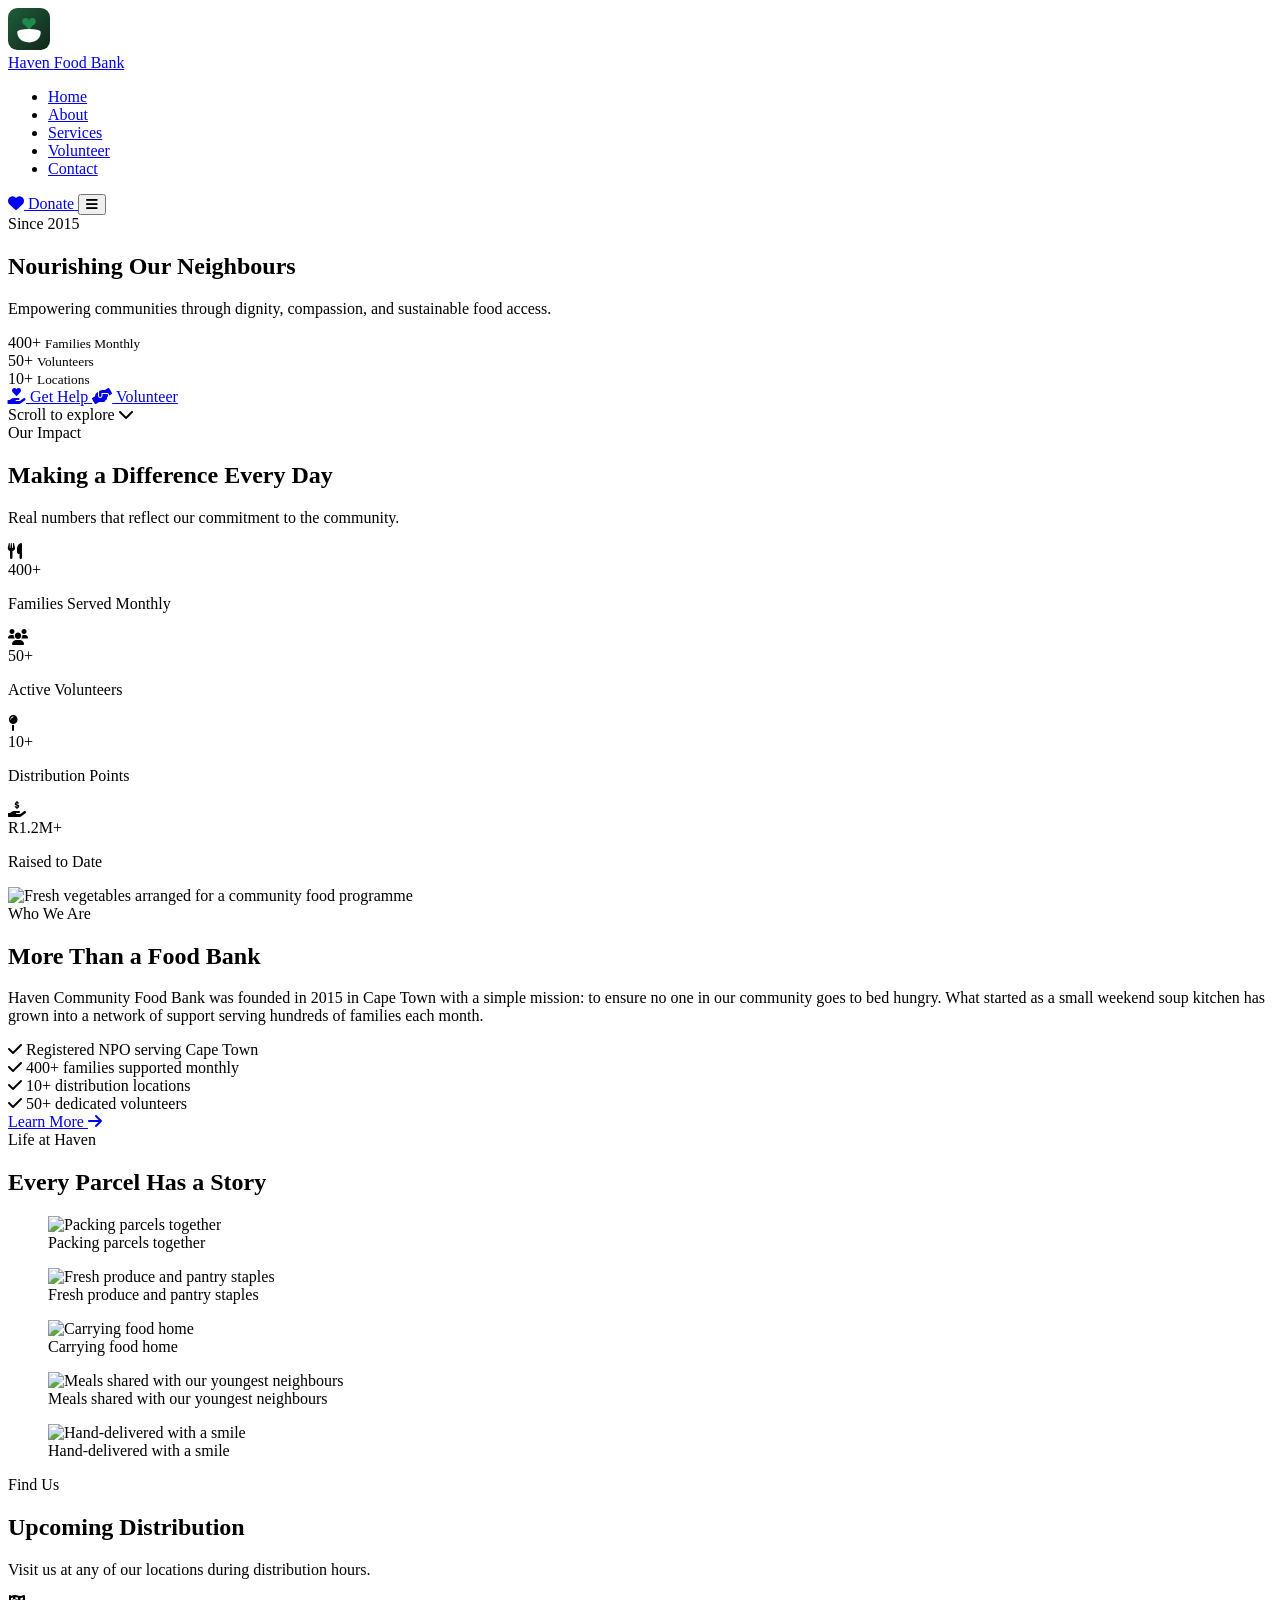
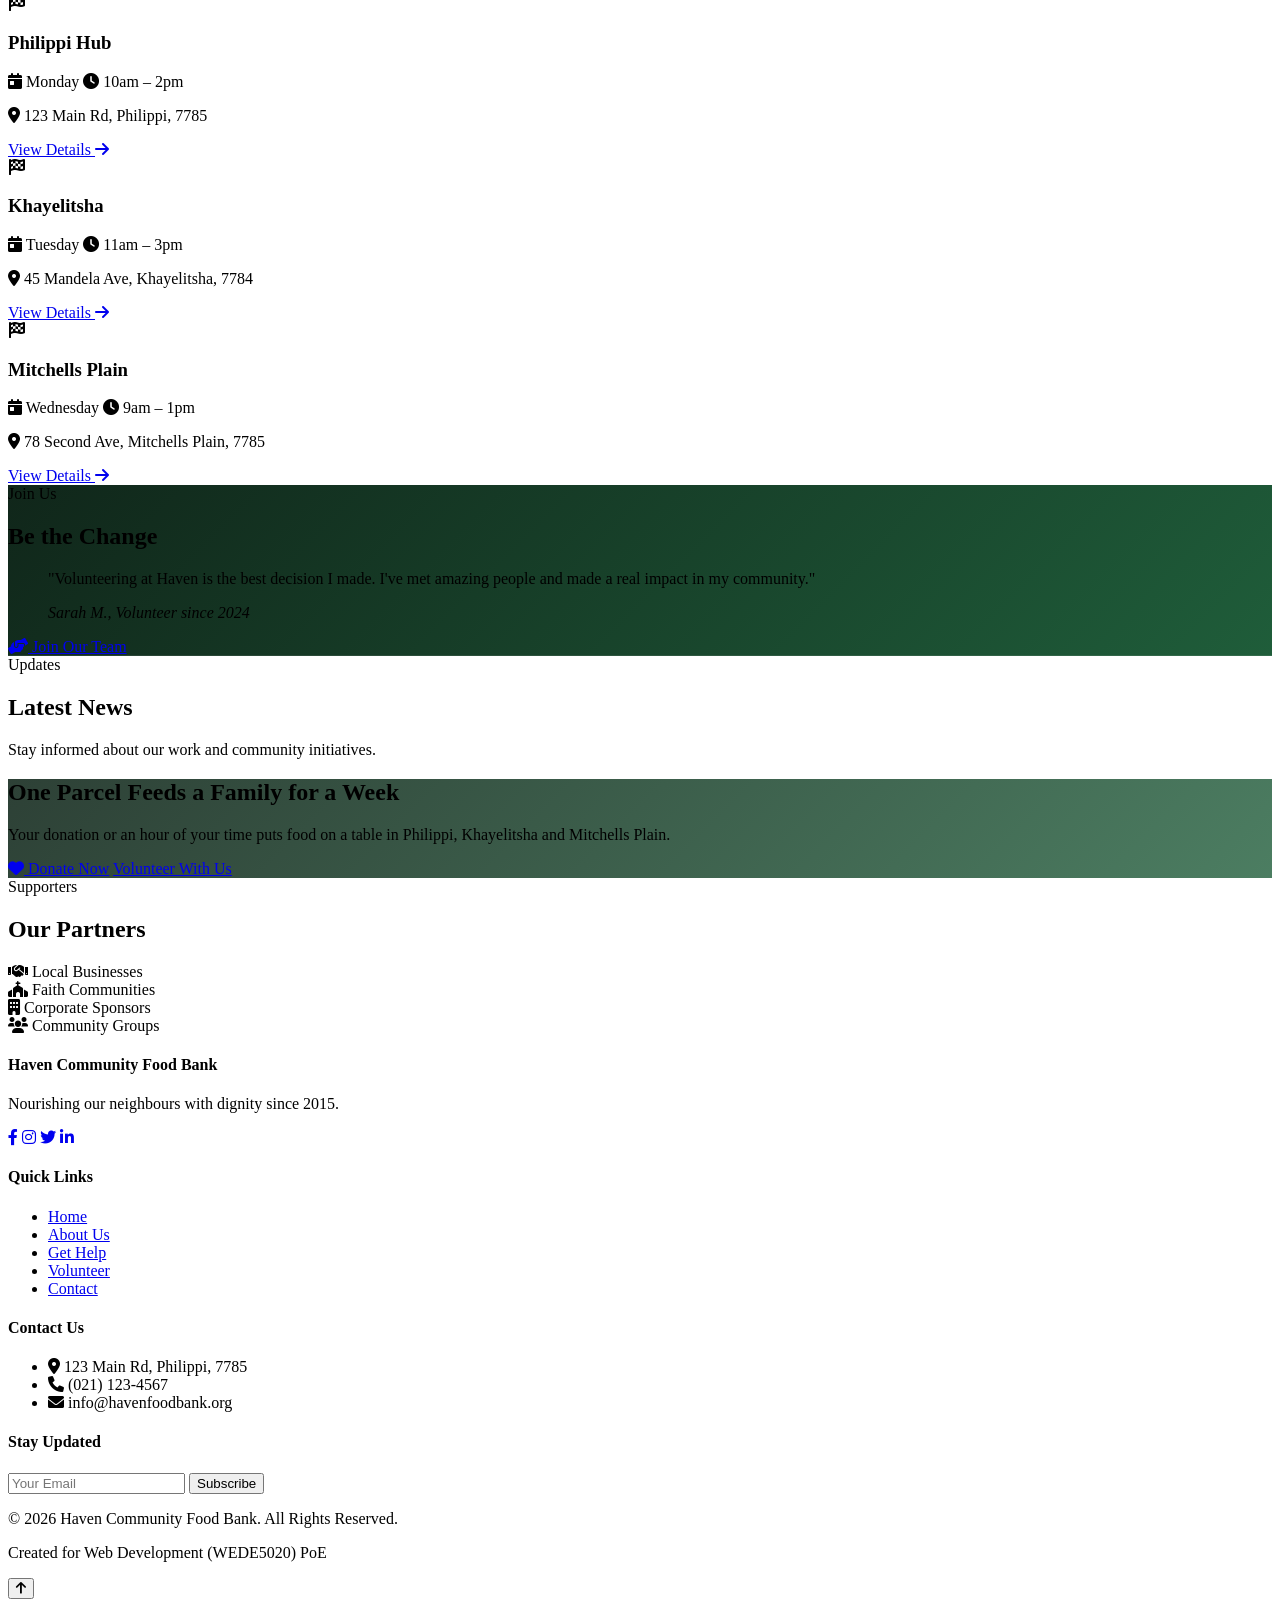
==== commit 3c15486b: "Refactor HTML structure and update styles across index and services pages - Corrected CSS file paths" ====
--- a/index.html
+++ b/index.html
@@ -21,7 +21,7 @@
     <meta name="twitter:image" content="https://images.pexels.com/photos/6995260/pexels-photo-6995260.jpeg?auto=compress&cs=tinysrgb&w=1200">
     <link href="https://fonts.googleapis.com/css2?family=Montserrat:wght@300;400;600;700;800;900&family=Open+Sans:wght@300;400;600;700&display=swap" rel="stylesheet">
     <link rel="stylesheet" href="https://cdnjs.cloudflare.com/ajax/libs/font-awesome/6.0.0/css/all.min.css">
-    <link rel="stylesheet" href="CSS/style.css">
+    <link rel="stylesheet" href="css/style.css">
     <script type="application/ld+json">
     {
         "@context": "https://schema.org",
@@ -50,6 +50,7 @@
 </head>
 <body>
 
+    <!-- HEADER: Navigation Menu -->
     <header>
         <div class="container">
             <div class="logo">
@@ -57,14 +58,14 @@
                     <svg width="42" height="42" viewBox="0 0 100 100" xmlns="http://www.w3.org/2000/svg">
                         <defs>
                             <linearGradient id="havenLogoGrad" x1="0%" y1="0%" x2="100%" y2="100%">
-                                <stop offset="0%" stop-color="#2E2B5F"/>
-                                <stop offset="100%" stop-color="#1B1A2E"/>
+                                <stop offset="0%" stop-color="#1F5D3A"/>
+                                <stop offset="100%" stop-color="#10261A"/>
                             </linearGradient>
                         </defs>
                         <rect width="100" height="100" rx="22" fill="url(#havenLogoGrad)"/>
-                        <circle cx="42" cy="32" r="8" fill="#FF5A5F"/>
-                        <circle cx="58" cy="32" r="8" fill="#FF5A5F"/>
-                        <path d="M34,34 L50,52 L66,34 Z" fill="#FF5A5F"/>
+                        <circle cx="42" cy="32" r="8" fill="#1F8A4C"/>
+                        <circle cx="58" cy="32" r="8" fill="#1F8A4C"/>
+                        <path d="M34,34 L50,52 L66,34 Z" fill="#1F8A4C"/>
                         <ellipse cx="50" cy="56" rx="27" ry="6" fill="#FFFFFF"/>
                         <path d="M22,56 Q22,80 50,82 Q78,80 78,56 Z" fill="#FFFFFF"/>
                     </svg>
@@ -84,7 +85,7 @@
                 </ul>
             </nav>
             <div class="header-actions">
-                <a href="#" class="btn-donate open-donate-modal">
+                <a href="contact.html" class="btn-donate">
                     <i class="fas fa-heart"></i> <span>Donate</span>
                 </a>
                 <button class="menu-toggle" aria-label="Toggle Navigation" aria-expanded="false">
@@ -94,10 +95,12 @@
         </div>
     </header>
 
+    <!-- MAIN CONTENT -->
     <main>
 
+        <!-- HERO -->
         <section class="hero">
-            <div class="hero-bg" style="background: linear-gradient(rgba(27,26,46,0.42), rgba(27,26,46,0.72)), url('https://images.pexels.com/photos/6647178/pexels-photo-6647178.jpeg?auto=compress&cs=tinysrgb&w=1600'), url('images/hero-food-distribution-1200.jpg'); background-size: cover; background-position: center;"></div>
+            <div class="hero-bg" style="background: linear-gradient(rgba(16,38,26,0.42), rgba(16,38,26,0.72)), url('https://images.pexels.com/photos/6647178/pexels-photo-6647178.jpeg?auto=compress&cs=tinysrgb&w=1600'), url('images/hero-food-distribution-1200.jpg'); background-size: cover; background-position: center;"></div>
             <div class="hero-overlay">
                 <div class="hero-content">
                     <div class="hero-badge">Since 2015</div>
@@ -133,6 +136,7 @@
             </div>
         </section>
 
+        <!-- IMPACT STATISTICS -->
         <section class="stats">
             <div class="container">
                 <div class="section-header">
@@ -169,6 +173,7 @@
             </div>
         </section>
 
+        <!-- FEATURED SECTION -->
         <section class="featured">
             <div class="container">
                 <div class="featured-grid">
@@ -203,6 +208,7 @@
             </div>
         </section>
 
+        <!-- LIFE AT HAVEN PHOTO MOSAIC -->
         <section class="photo-mosaic-section">
             <div class="container">
                 <div class="section-header">
@@ -234,6 +240,7 @@
             </div>
         </section>
 
+        <!-- UPCOMING DISTRIBUTIONS -->
         <section class="upcoming-events">
             <div class="container">
                 <div class="section-header">
@@ -282,36 +289,26 @@
             </div>
         </section>
 
-        <section class="volunteer-finder" id="volunteer">
-            <div class="container">
-                <div class="section-header">
-                    <span class="section-tag">Get Involved</span>
-                    <h2>Find Your Perfect Volunteer Role</h2>
-                    <p class="section-lead">Filter by your skills and availability to see where you can make the biggest impact.</p>
-                </div>
-
-                <div class="volunteer-filters reveal">
-                    <input type="text" id="roleSearch" class="search-input" placeholder="Search roles (e.g., 'driver')">
-                    
-                    <div class="filter-buttons">
-                        <button class="filter-btn active" data-filter="all">All Roles</button>
-                        <button class="filter-btn" data-filter="weekday">Weekdays</button>
-                        <button class="filter-btn" data-filter="weekend">Weekends</button>
-                        <button class="filter-btn" data-filter="physical">Physical</button>
-                        <button class="filter-btn" data-filter="admin">Admin</button>
-                    </div>
-                </div>
-
-                <div id="volunteerGrid" class="volunteer-grid">
-                </div>
-
-                <div class="volunteer-counter reveal">
-                    <p>We have <strong id="interestCount">0</strong> people ready to join our team this week.</p>
-                    <button id="expressInterestBtn" class="btn btn-primary">I'm Interested!</button>
-                </div>
-            </div>
-        </section>
-
+        <!-- VOLUNTEER SPOTLIGHT -->
+        <section class="spotlight" style="background: linear-gradient(135deg, #10261A, #1F5D3A), url('https://images.pexels.com/photos/6647178/pexels-photo-6647178.jpeg?auto=compress&cs=tinysrgb&w=1200'); background-size: cover; background-position: center; background-blend-mode: overlay;">
+            <div class="spotlight-overlay">
+                <div class="container">
+                    <div class="spotlight-content">
+                        <span class="section-tag">Join Us</span>
+                        <h2>Be the <span class="highlight">Change</span></h2>
+                        <blockquote>
+                            <p>"Volunteering at Haven is the best decision I made. I've met amazing people and made a real impact in my community."</p>
+                            <cite>Sarah M., Volunteer since 2024</cite>
+                        </blockquote>
+                        <a href="enquiry.html" class="btn btn-primary">
+                            <i class="fas fa-hands-helping"></i> Join Our Team
+                        </a>
+                    </div>
+                </div>
+            </div>
+        </section>
+
+        <!-- LATEST NEWS -->
         <section class="latest-news">
             <div class="container">
                 <div class="section-header">
@@ -320,6 +317,7 @@
                     <p>Stay informed about our work and community initiatives.</p>
                 </div>
                 <ul class="news-list" id="newsList">
+                    <!-- Rendered dynamically by js/main.js from the newsItems data array. -->
                 </ul>
                 <noscript>
                     <ul class="news-list">
@@ -349,17 +347,19 @@
             </div>
         </section>
 
-        <section class="cta-band" style="background-image: linear-gradient(135deg, rgba(28,43,42,0.88), rgba(26,92,90,0.8)), url('https://images.pexels.com/photos/6995201/pexels-photo-6995201.jpeg?auto=compress&cs=tinysrgb&w=1200');">
+        <!-- DONATE CALL TO ACTION BAND -->
+        <section class="cta-band" style="background-image: linear-gradient(135deg, rgba(16,38,26,0.88), rgba(31,93,58,0.8)), url('https://images.pexels.com/photos/6995201/pexels-photo-6995201.jpeg?auto=compress&cs=tinysrgb&w=1200');">
             <div class="container">
                 <h2>One Parcel Feeds a Family for a Week</h2>
                 <p>Your donation or an hour of your time puts food on a table in Philippi, Khayelitsha and Mitchells Plain.</p>
                 <div class="cta-buttons">
-                    <a href="#" class="btn btn-primary open-donate-modal"><i class="fas fa-heart"></i> Donate Now</a>
+                    <a href="contact.html" class="btn btn-primary donate-open"><i class="fas fa-heart"></i> Donate Now</a>
                     <a href="enquiry.html" class="btn btn-outline-light">Volunteer With Us</a>
                 </div>
             </div>
         </section>
 
+        <!-- PARTNERS and SUPPORTERS -->
         <section class="partners">
             <div class="container">
                 <div class="section-header">
@@ -389,64 +389,7 @@
 
     </main>
 
-    <div id="donationModal" class="modal" aria-hidden="true" role="dialog">
-        <div class="modal-overlay"></div>
-        <div class="modal-content">
-            <button class="close-modal" aria-label="Close modal"><i class="fas fa-times"></i></button>
-            
-            <div class="modal-header">
-                <h2>Make a Donation</h2>
-                <p>Your contribution provides vital support to our community.</p>
-            </div>
-
-            <div class="donation-tabs">
-                <button class="tab-btn active" data-tab="money"><i class="fas fa-coins"></i> Money</button>
-                <button class="tab-btn" data-tab="food"><i class="fas fa-apple-alt"></i> Food & Goods</button>
-            </div>
-
-            <div id="tab-money" class="tab-content active">
-                <div class="amount-options">
-                    <button class="amount-btn" data-amount="100">R100</button>
-                    <button class="amount-btn" data-amount="250">R250</button>
-                    <button class="amount-btn" data-amount="500">R500</button>
-                </div>
-                <div class="form-group custom-amount-group">
-                    <label for="customAmount">Or enter custom amount (R)</label>
-                    <input type="number" id="customAmount" placeholder="Enter amount" min="10">
-                </div>
-                
-                <div id="moneyImpact" class="live-impact">Select an amount to see your impact...</div>
-                
-                <button class="btn btn-primary w-100" id="donateMoneyBtn">Donate Money</button>
-            </div>
-
-            <div id="tab-food" class="tab-content">
-                <div class="form-group">
-                    <label for="foodType">Type of Food/Goods</label>
-                    <select id="foodType">
-                        <option value="">-- Select type --</option>
-                        <option value="Canned Goods">Canned Goods (Beans, Soup, Veg)</option>
-                        <option value="Dry Staples">Dry Staples (Rice, Maize, Pasta)</option>
-                        <option value="Fresh Produce">Fresh Produce (Veg, Fruit)</option>
-                        <option value="Clothing/Other">Clothing/Other Essentials</option>
-                    </select>
-                </div>
-                <div class="form-group">
-                    <label for="foodQuantity">Quantity (e.g., 5 cans, 2 kg)</label>
-                    <input type="text" id="foodQuantity" placeholder="e.g., 10 items">
-                </div>
-                <div class="form-group">
-                    <label for="dropOffDate">Preferred Drop-off Date</label>
-                    <input type="date" id="dropOffDate">
-                </div>
-                
-                <button class="btn btn-primary w-100" id="donateFoodBtn">Arrange Drop-off</button>
-            </div>
-            
-            <div id="donationMessage" class="form-message" style="display: none;"></div>
-        </div>
-    </div>
-
+    <!-- FOOTER -->
     <footer>
         <div class="container">
             <div class="footer-grid">
@@ -495,6 +438,6 @@
 
     <button id="backToTop" aria-label="Back to top"><i class="fas fa-arrow-up"></i></button>
 
-    <script src="JS/main.js"></script>
+    <script src="js/main.js"></script>
 </body>
 </html>
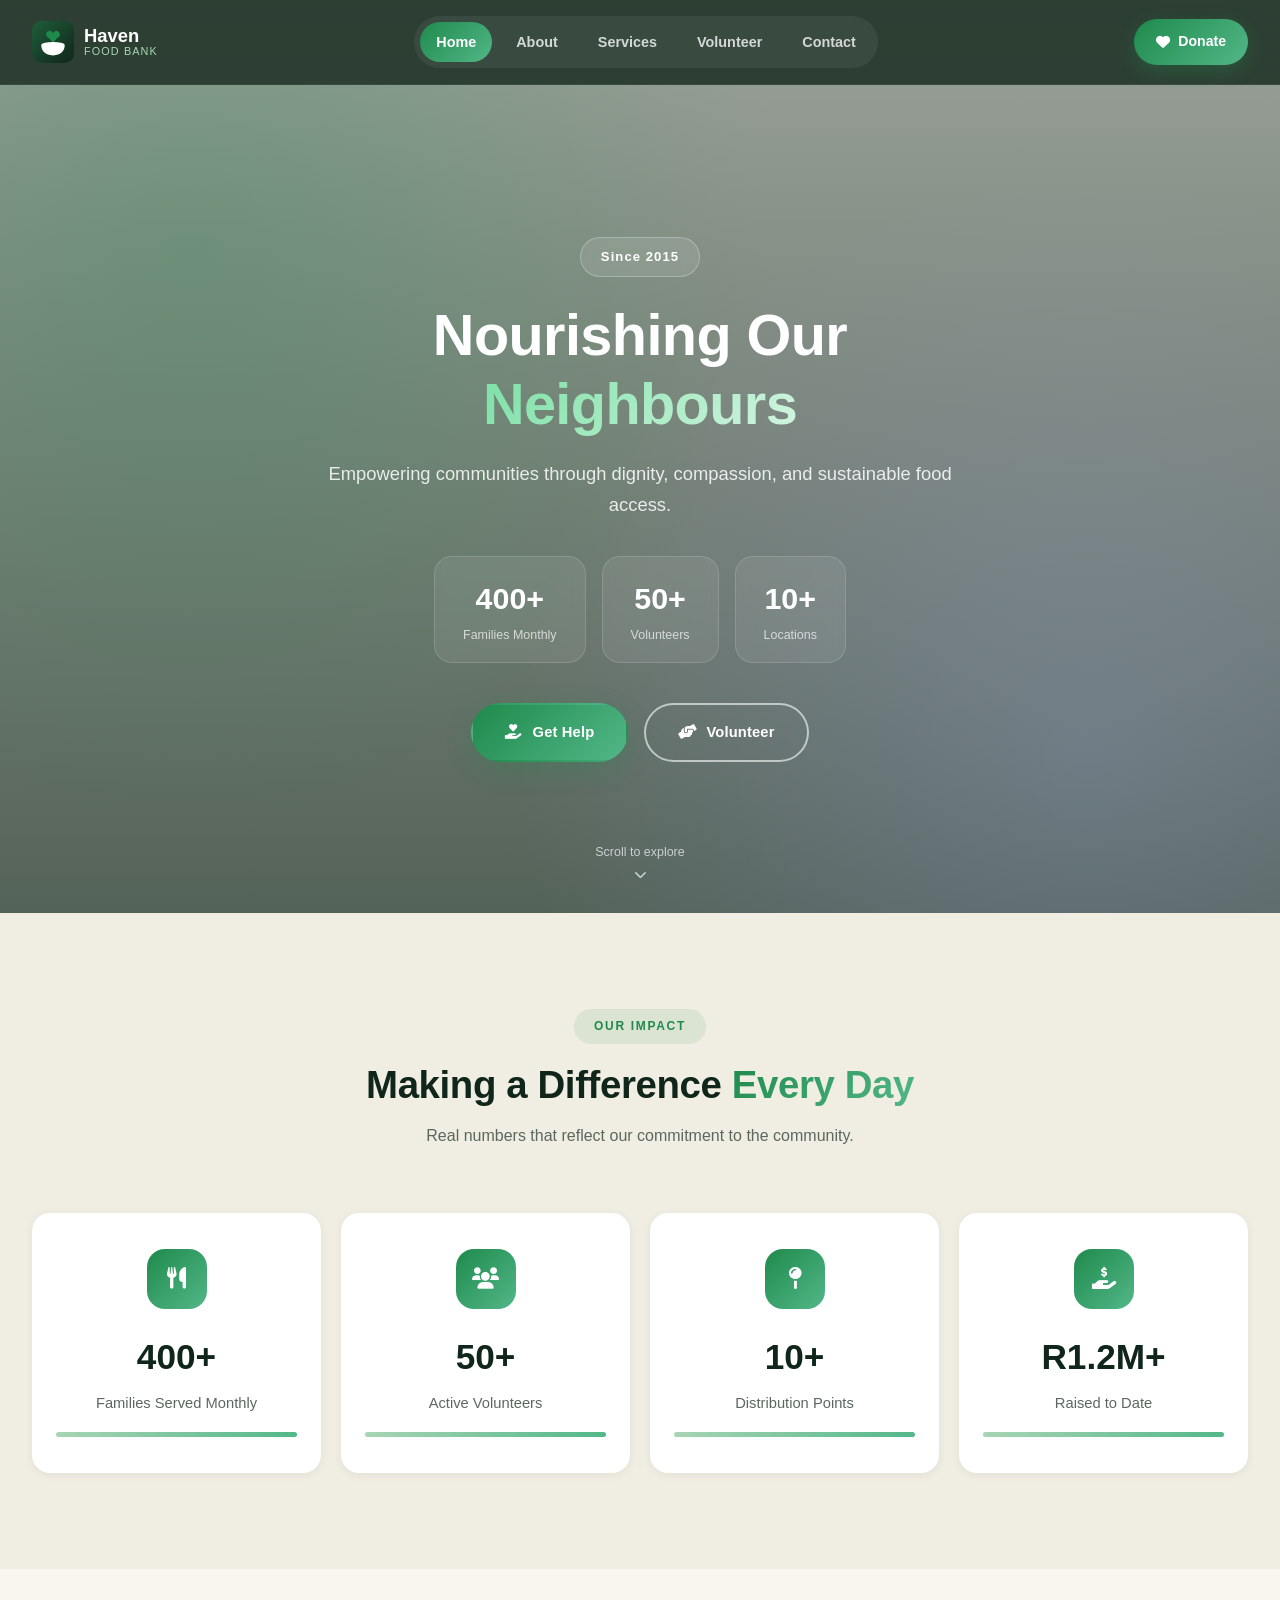
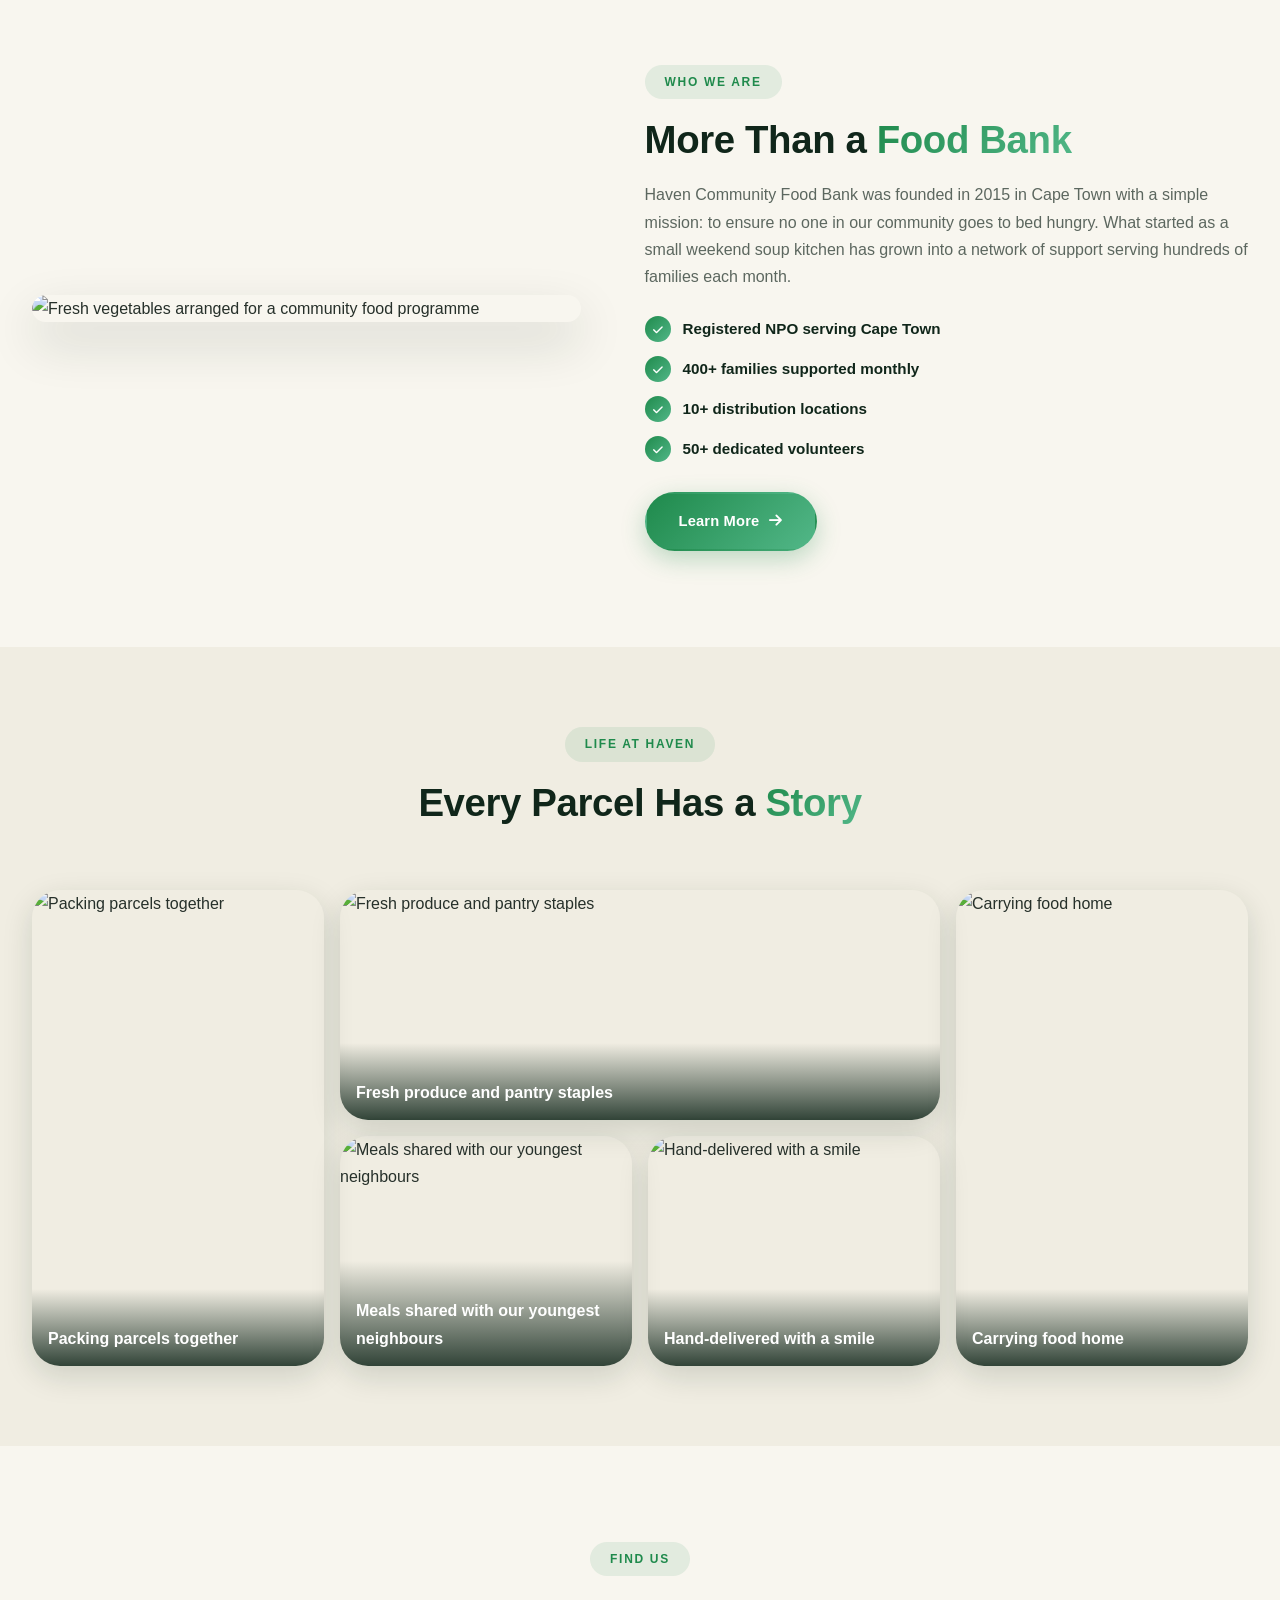
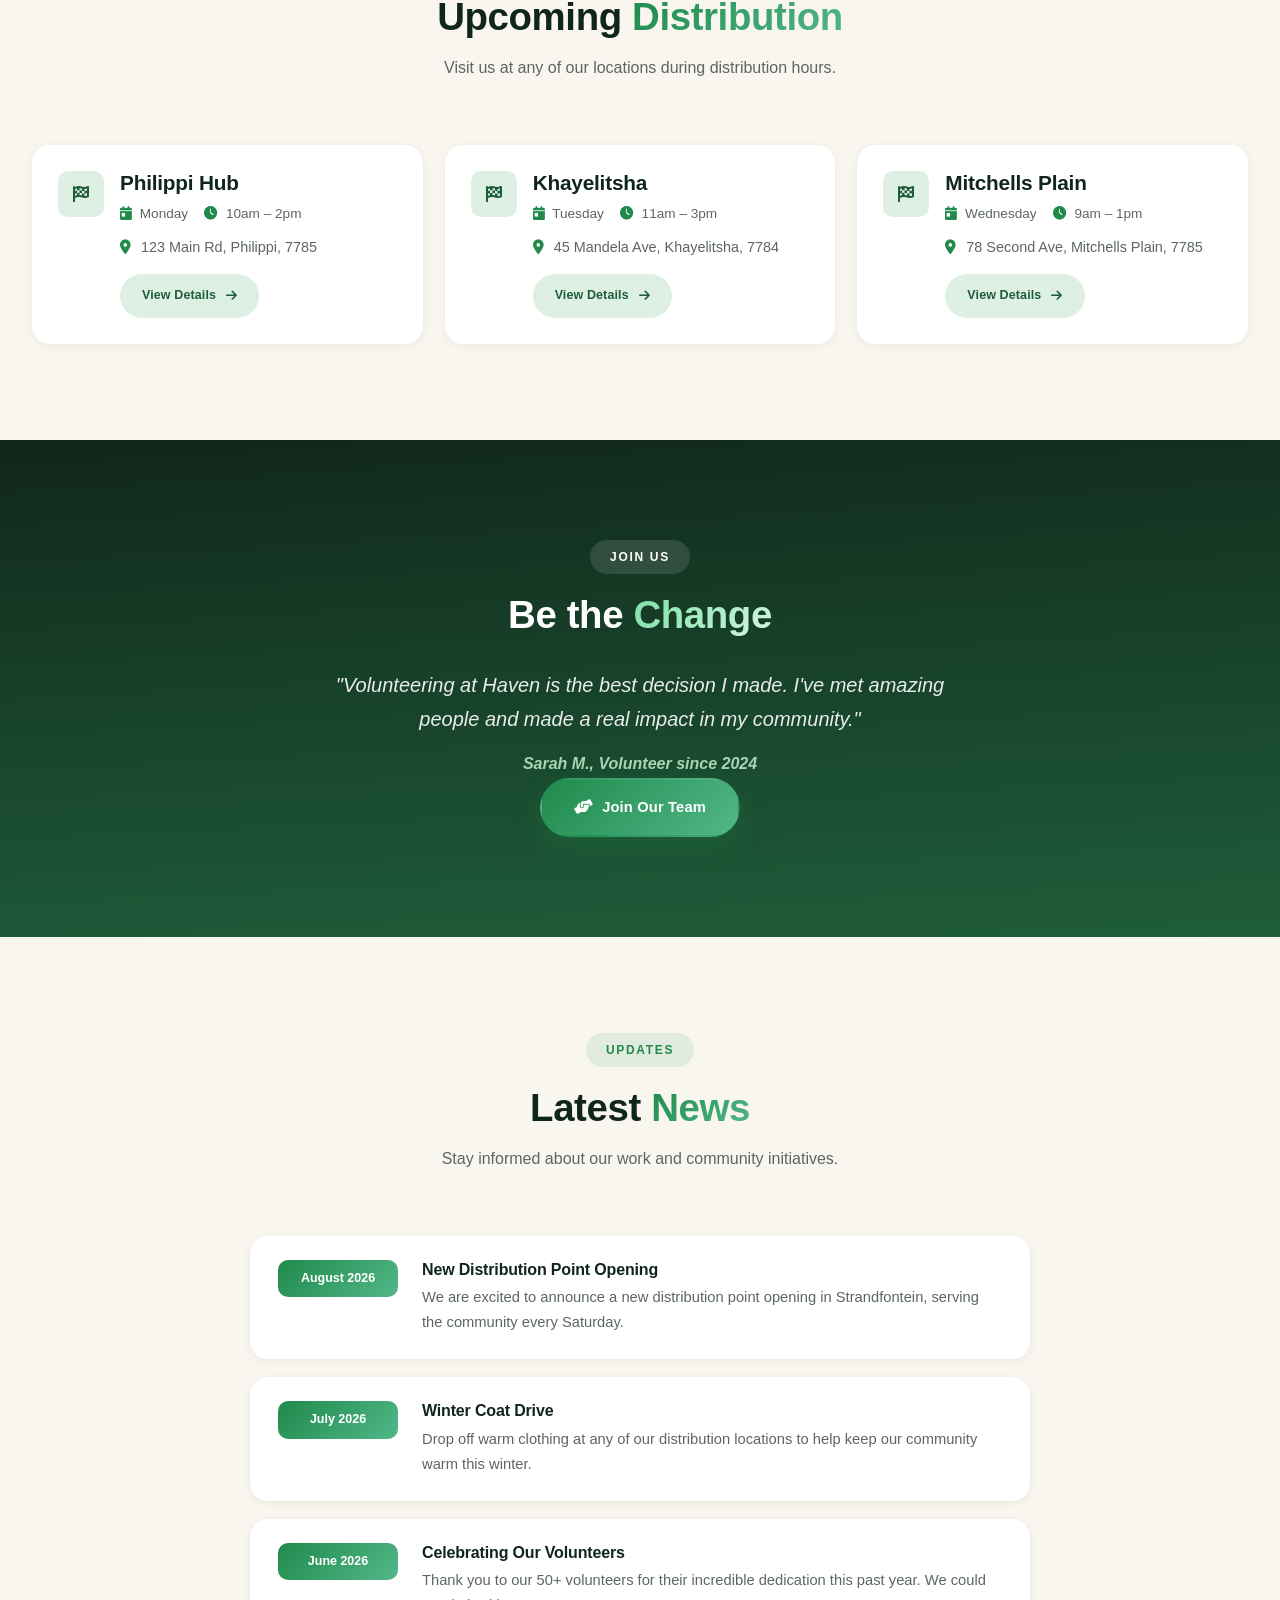
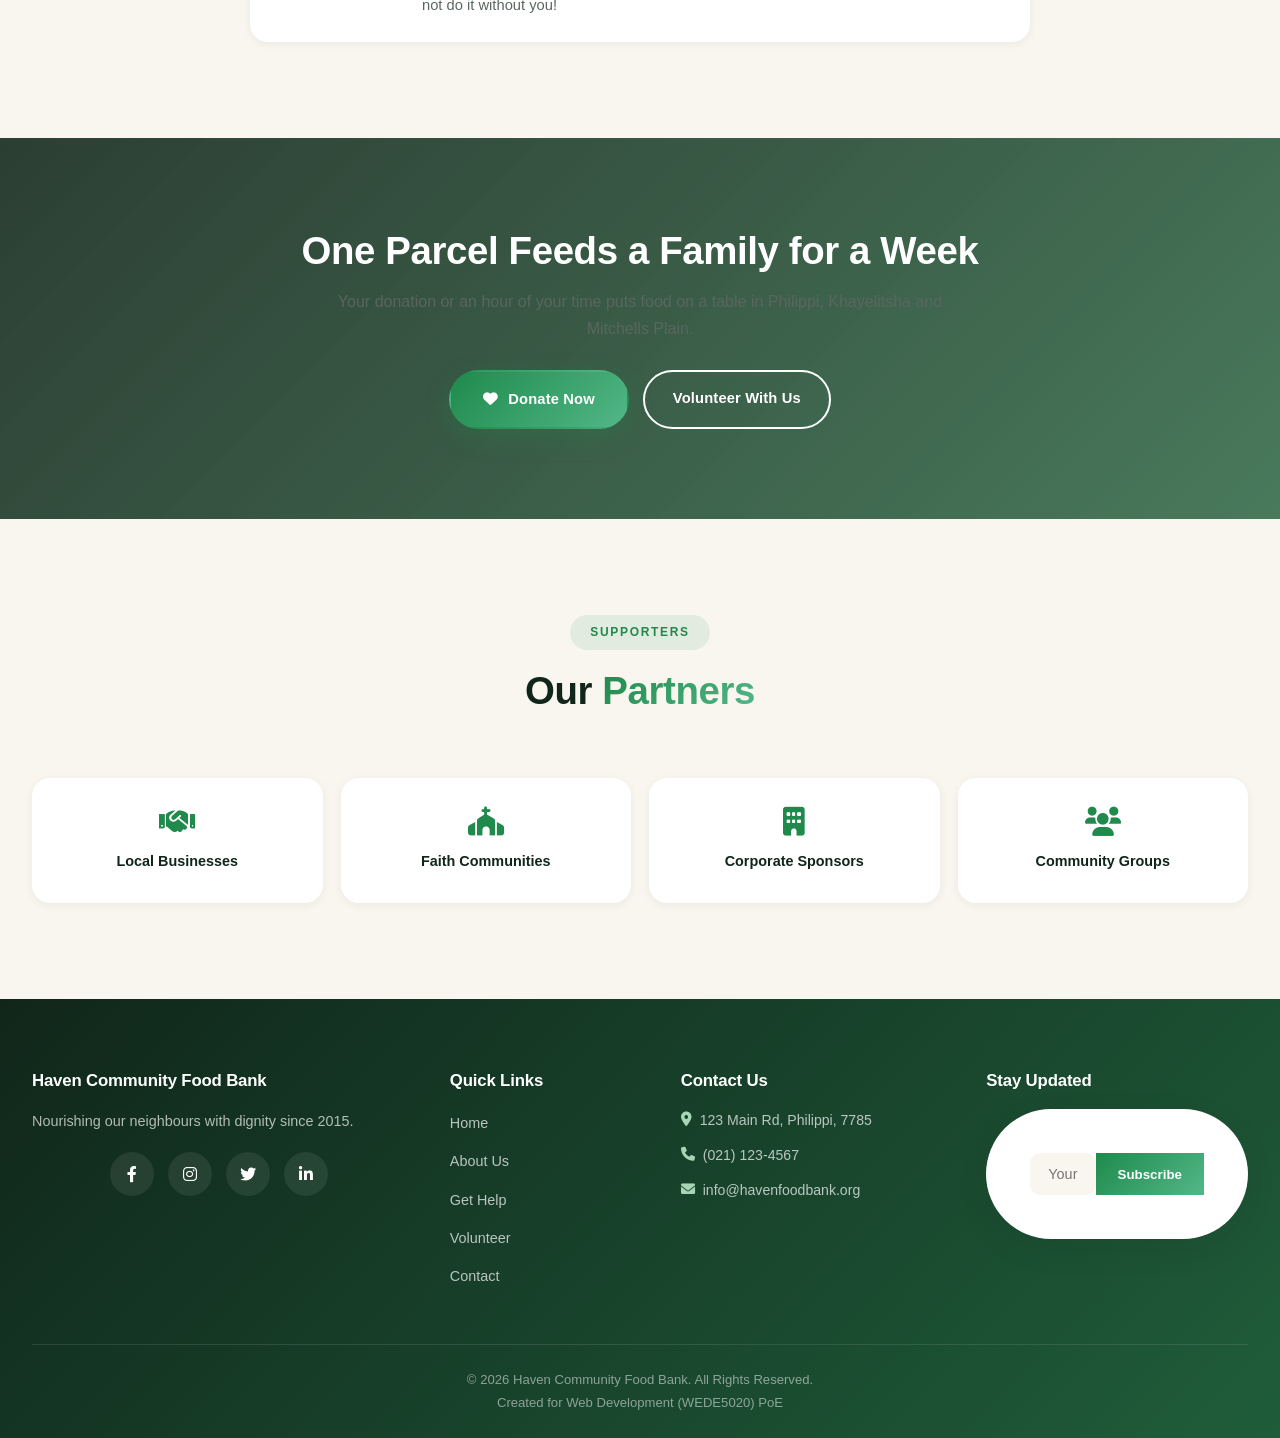
==== commit 215e9f2e: "fix: update stylesheet and script paths to use consistent casing" ====
--- a/index.html
+++ b/index.html
@@ -3,11 +3,21 @@
 <head>
     <meta charset="UTF-8">
     <meta name="viewport" content="width=device-width, initial-scale=1.0">
+    <!-- Security: Content Security Policy limits where scripts, styles and data can come from -->
+    <meta http-equiv="Content-Security-Policy" content="default-src 'self'; script-src 'self' https://unpkg.com; style-src 'self' 'unsafe-inline' https://fonts.googleapis.com https://cdnjs.cloudflare.com https://unpkg.com; font-src 'self' https://fonts.gstatic.com https://cdnjs.cloudflare.com; img-src 'self' data: https:; connect-src 'self' https://jsonplaceholder.typicode.com; object-src 'none'; base-uri 'self'; form-action 'self' mailto:">
+    <meta name="referrer" content="strict-origin-when-cross-origin">
+    <meta name="theme-color" content="#1F5D3A">
+    <!-- Page speed: open early connections to the services the page uses -->
+    <link rel="preconnect" href="https://fonts.googleapis.com">
+    <link rel="preconnect" href="https://fonts.gstatic.com" crossorigin>
+    <link rel="preconnect" href="https://cdnjs.cloudflare.com" crossorigin>
+    <link rel="preconnect" href="https://images.pexels.com" crossorigin>
     <meta name="description" content="Haven Community Food Bank - Nourishing our neighbours since 2015. Serving Cape Town communities with dignity and compassion.">
     <meta name="keywords" content="food bank, Cape Town, community, non-profit, donate, volunteer, food assistance">
     <meta name="author" content="Haven Community Food Bank">
     <title>Haven Community Food Bank - Home</title>
-    <link rel="icon" type="image/svg+xml" href="favicon.svg"><text y='.9em' font-size='90'>
+    <link rel="preload" as="image" href="https://images.pexels.com/photos/6647178/pexels-photo-6647178.jpeg?auto=compress&cs=tinysrgb&w=1600" fetchpriority="high">
+    <link rel="icon" type="image/svg+xml" href="favicon.svg">
     <link rel="canonical" href="https://thapelo-st10480445.github.io/WEDE-POE-ST10480445/index.html">
     <meta property="og:type" content="website">
     <meta property="og:title" content="Haven Community Food Bank - Home">
@@ -21,7 +31,7 @@
     <meta name="twitter:image" content="https://images.pexels.com/photos/6995260/pexels-photo-6995260.jpeg?auto=compress&cs=tinysrgb&w=1200">
     <link href="https://fonts.googleapis.com/css2?family=Montserrat:wght@300;400;600;700;800;900&family=Open+Sans:wght@300;400;600;700&display=swap" rel="stylesheet">
     <link rel="stylesheet" href="https://cdnjs.cloudflare.com/ajax/libs/font-awesome/6.0.0/css/all.min.css">
-    <link rel="stylesheet" href="css/style.css">
+    <link rel="stylesheet" href="CSS/style.css">
     <script type="application/ld+json">
     {
         "@context": "https://schema.org",
@@ -438,6 +448,6 @@
 
     <button id="backToTop" aria-label="Back to top"><i class="fas fa-arrow-up"></i></button>
 
-    <script src="js/main.js"></script>
+    <script src="JS/main.js" defer></script>
 </body>
 </html>
--- a/CSS/style.css
+++ b/CSS/style.css
@@ -0,0 +1,2067 @@
+/* ==========================================================================
+   HAVEN COMMUNITY FOOD BANK — MAIN STYLESHEET (v2)
+   Palette: off-white base (#F8F6EF) with fresh greens — forest green
+   (trust/growth), leaf green (action) and sage (calm) — a natural, clean
+   look that suits a food and community organisation.
+   Layout: modernized with a bento-style grid rhythm, glass header,
+   pill buttons, soft large radii, gradient accents, fluid type scale.
+   ========================================================================== */
+
+/* --------------------------------------------------------------------------
+   1. CSS VARIABLES
+   -------------------------------------------------------------------------- */
+:root {
+    /* Brand colours */
+    --color-primary: #1F8A4C;        /* Leaf green — CTAs, action, growth  */
+    --color-primary-dark: #166B3A;
+    --color-primary-light: #52B788;
+
+    --color-secondary: #1F5D3A;      /* Forest green — trust, dignity      */
+    --color-secondary-dark: #174A2E;
+    --color-secondary-light: #3F8F62;
+
+    --color-accent: #A8D5B5;         /* Soft sage — calm, highlight        */
+    --color-accent-dark: #6FB98F;
+    --color-accent-light: #DDF0E3;
+
+    /* Neutrals */
+    --color-dark: #10261A;           /* Near-black green — header/footer   */
+    --color-dark-alt: #1A3A28;
+    --color-bg: #F8F6EF;             /* Warm off-white — page background   */
+    --color-bg-alt: #F0EDE2;
+    --color-white: #FFFFFF;
+    --color-text: #26302A;
+    --color-text-light: #5C675F;
+    --color-border: #E4E0D0;
+
+    /* Feedback */
+    --color-success: #1F5D3A;
+    --color-error: #D62839;
+
+    /* Gradients */
+    --gradient-primary: linear-gradient(135deg, #1F8A4C 0%, #52B788 100%);
+    --gradient-dark: linear-gradient(135deg, #10261A 0%, #1F5D3A 100%);
+    --gradient-accent: linear-gradient(135deg, #A8D5B5 0%, #52B788 100%);
+
+    /* Typography */
+    --font-heading: 'Montserrat', sans-serif;
+    --font-body: 'Open Sans', sans-serif;
+
+    /* Spacing scale */
+    --space-xs: 0.5rem;
+    --space-sm: 1rem;
+    --space-md: 1.5rem;
+    --space-lg: 2.5rem;
+    --space-xl: 4rem;
+    --space-2xl: 6rem;
+
+    /* Layout */
+    --container-width: 1280px;
+    --radius-sm: 10px;
+    --radius-md: 18px;
+    --radius-lg: 28px;
+    --radius-pill: 999px;
+
+    /* Shadows */
+    --shadow-sm: 0 2px 10px rgba(16, 38, 26, 0.06);
+    --shadow-md: 0 10px 30px rgba(16, 38, 26, 0.10);
+    --shadow-lg: 0 20px 50px rgba(16, 38, 26, 0.16);
+    --shadow-glow: 0 8px 24px rgba(31, 138, 76, 0.28);
+
+    --transition: 0.3s cubic-bezier(0.4, 0, 0.2, 1);
+}
+
+/* --------------------------------------------------------------------------
+   2. RESET & BASE
+   -------------------------------------------------------------------------- */
+* { margin: 0; padding: 0; box-sizing: border-box; }
+
+html { scroll-behavior: smooth; }
+
+body {
+    font-family: var(--font-body);
+    color: var(--color-text);
+    background-color: var(--color-bg);
+    line-height: 1.7;
+    -webkit-font-smoothing: antialiased;
+    overflow-x: hidden;
+}
+
+img { max-width: 100%; display: block; }
+
+a {
+    color: var(--color-primary);
+    text-decoration: none;
+    transition: color var(--transition);
+}
+a:hover { color: var(--color-primary-dark); }
+
+ul { list-style: none; }
+
+h1, h2, h3, h4, h5, h6 {
+    font-family: var(--font-heading);
+    color: var(--color-dark);
+    font-weight: 800;
+    line-height: 1.2;
+    letter-spacing: -0.01em;
+}
+
+h1 { font-size: clamp(2.2rem, 4vw, 3.2rem); }
+h2 { font-size: clamp(1.8rem, 3vw, 2.4rem); }
+h3 { font-size: 1.3rem; }
+
+p { color: var(--color-text-light); }
+
+.highlight {
+    background: var(--gradient-primary);
+    -webkit-background-clip: text;
+    background-clip: text;
+    color: transparent;
+}
+
+/* Focus visibility for accessibility / keyboard navigation */
+a:focus-visible,
+button:focus-visible,
+input:focus-visible,
+textarea:focus-visible,
+select:focus-visible {
+    outline: 3px solid var(--color-accent-dark);
+    outline-offset: 3px;
+    border-radius: var(--radius-sm);
+}
+
+.container {
+    width: 100%;
+    max-width: var(--container-width);
+    margin: 0 auto;
+    padding: 0 32px;
+}
+
+/* Visually hidden but still readable by screen readers */
+.sr-only {
+    position: absolute;
+    width: 1px; height: 1px;
+    padding: 0; margin: -1px;
+    overflow: hidden;
+    clip: rect(0, 0, 0, 0);
+    white-space: nowrap;
+    border: 0;
+}
+
+/* --------------------------------------------------------------------------
+   3. BUTTONS — pill-shaped, modern
+   -------------------------------------------------------------------------- */
+.btn {
+    display: inline-flex;
+    align-items: center;
+    justify-content: center;
+    gap: 10px;
+    padding: 15px 32px;
+    min-height: 44px;
+    border-radius: var(--radius-pill);
+    font-family: var(--font-heading);
+    font-weight: 700;
+    font-size: 0.92rem;
+    letter-spacing: 0.01em;
+    border: 2px solid transparent;
+    cursor: pointer;
+    touch-action: manipulation;
+    -webkit-tap-highlight-color: transparent;
+    transition: transform var(--transition), box-shadow var(--transition), background-color var(--transition), color var(--transition);
+}
+.btn:active { transform: translateY(0) scale(0.97); }
+
+/* Only apply hover lift on devices that actually have hover (mouse/trackpad).
+   Without this guard, touch devices "fake" :hover on tap and the button can
+   look stuck/unresponsive until the user taps elsewhere. */
+@media (hover: hover) and (pointer: fine) {
+    .btn:hover { transform: translateY(-3px); }
+}
+
+.btn-primary {
+    background: var(--gradient-primary);
+    color: var(--color-white);
+    box-shadow: var(--shadow-glow);
+}
+.btn-primary:hover { box-shadow: 0 14px 32px rgba(31, 138, 76, 0.4); }
+
+.btn-secondary {
+    background-color: transparent;
+    border-color: rgba(255, 255, 255, 0.6);
+    color: var(--color-white);
+    backdrop-filter: blur(6px);
+}
+.btn-secondary:hover {
+    background-color: var(--color-white);
+    border-color: var(--color-white);
+    color: var(--color-secondary);
+}
+
+.btn-small {
+    padding: 9px 20px;
+    font-size: 0.78rem;
+    background-color: var(--color-accent-light);
+    color: var(--color-secondary);
+}
+.btn-small:hover { background-color: var(--color-accent); color: var(--color-white); }
+
+.btn-donate {
+    display: inline-flex;
+    align-items: center;
+    gap: 8px;
+    background: var(--gradient-primary);
+    color: var(--color-white);
+    padding: 11px 22px;
+    border-radius: var(--radius-pill);
+    font-family: var(--font-heading);
+    font-weight: 700;
+    font-size: 0.88rem;
+    box-shadow: 0 6px 18px rgba(31, 138, 76, 0.32);
+    transition: transform var(--transition), box-shadow var(--transition);
+}
+.btn-donate:hover { transform: translateY(-2px); box-shadow: 0 10px 24px rgba(31, 138, 76, 0.42); }
+.btn-donate:active { transform: translateY(0) scale(0.96); }
+
+/* --------------------------------------------------------------------------
+   4. HEADER & NAVIGATION — glass effect
+   -------------------------------------------------------------------------- */
+header {
+    background-color: rgba(16, 38, 26, 0.88);
+    backdrop-filter: blur(14px);
+    -webkit-backdrop-filter: blur(14px);
+    position: sticky;
+    top: 0;
+    z-index: 1000;
+    border-bottom: 1px solid rgba(255, 255, 255, 0.06);
+}
+
+header .container {
+    display: flex;
+    align-items: center;
+    justify-content: space-between;
+    padding-top: 16px;
+    padding-bottom: 16px;
+}
+
+.logo a {
+    display: flex;
+    align-items: center;
+    gap: 10px;
+}
+
+.logo-text { display: flex; flex-direction: column; line-height: 1.1; }
+
+.logo-title {
+    font-family: var(--font-heading);
+    font-weight: 800;
+    font-size: 1.15rem;
+    color: var(--color-white);
+}
+
+.logo-sub {
+    font-family: var(--font-heading);
+    font-size: 0.68rem;
+    letter-spacing: 0.1em;
+    color: var(--color-accent);
+    text-transform: uppercase;
+}
+
+nav ul {
+    display: flex;
+    gap: 8px;
+    background-color: rgba(255, 255, 255, 0.06);
+    padding: 6px;
+    border-radius: var(--radius-pill);
+}
+
+nav a {
+    font-family: var(--font-heading);
+    font-weight: 600;
+    font-size: 0.9rem;
+    color: rgba(255, 255, 255, 0.78);
+    padding: 8px 16px;
+    border-radius: var(--radius-pill);
+    display: inline-block;
+    transition: background-color var(--transition), color var(--transition);
+}
+
+nav a:hover { color: var(--color-white); background-color: rgba(255, 255, 255, 0.08); }
+nav a:active { transform: scale(0.96); }
+
+nav a.active {
+    color: var(--color-white);
+    background: var(--gradient-primary);
+}
+
+.header-actions { display: flex; align-items: center; gap: 16px; }
+
+.menu-toggle {
+    display: none;
+    align-items: center;
+    justify-content: center;
+    width: 44px;
+    height: 44px;
+    background: none;
+    border: none;
+    color: var(--color-white);
+    font-size: 1.4rem;
+    cursor: pointer;
+    touch-action: manipulation;
+    -webkit-tap-highlight-color: transparent;
+}
+
+/* --------------------------------------------------------------------------
+   5. PAGE HEADER (inner pages)
+   -------------------------------------------------------------------------- */
+.page-header {
+    padding: 130px 0 90px;
+    text-align: center;
+    color: var(--color-white);
+    position: relative;
+    overflow: hidden;
+}
+.page-header h1 { color: var(--color-white); margin-bottom: 12px; position: relative; z-index: 2; }
+.page-header p { color: rgba(255, 255, 255, 0.82); font-size: 1.15rem; position: relative; z-index: 2; }
+.page-header .container { position: relative; z-index: 2; }
+
+/* Slow continuous zoom/pan on the hero, inner-page header, and spotlight
+   photos — a classic "Ken Burns" effect that keeps the background feeling
+   alive without distracting from the text on top of it. The actual
+   background-image + darkening gradient are split into these two layers by
+   js/main.js (see "KEN BURNS BACKGROUND ZOOM"), which reads the original
+   inline background style off each section and rebuilds it this way. */
+.page-header-bg,
+.hero-bg,
+.spotlight-bg {
+    position: absolute;
+    inset: -5%;
+    z-index: 0;
+    background-size: cover;
+    background-position: center;
+    animation: kenBurns 26s ease-in-out infinite alternate;
+}
+
+.page-header-overlay,
+.hero-bg-overlay,
+.spotlight-bg-overlay {
+    position: absolute;
+    inset: 0;
+    z-index: 1;
+}
+
+@keyframes kenBurns {
+    0%   { transform: scale(1) translate(0, 0); }
+    100% { transform: scale(1.12) translate(-1.5%, -1.5%); }
+}
+
+@media (prefers-reduced-motion: reduce) {
+    .page-header-bg, .hero-bg, .spotlight-bg { animation: none; }
+}
+
+/* --------------------------------------------------------------------------
+   6. SECTION HEADERS
+   -------------------------------------------------------------------------- */
+.section-header {
+    text-align: center;
+    max-width: 680px;
+    margin: 0 auto var(--space-xl);
+}
+
+.section-tag {
+    display: inline-block;
+    font-family: var(--font-heading);
+    font-size: 0.75rem;
+    font-weight: 700;
+    letter-spacing: 0.14em;
+    text-transform: uppercase;
+    color: var(--color-primary);
+    background-color: rgba(31, 138, 76, 0.1);
+    border-radius: var(--radius-pill);
+    padding: 7px 20px;
+    margin-bottom: 18px;
+}
+
+.section-header h2 { margin-bottom: 14px; }
+
+main section { padding: var(--space-2xl) 0; }
+main section:nth-of-type(even) { background-color: var(--color-bg-alt); }
+
+/* --------------------------------------------------------------------------
+   7. HOMEPAGE — HERO
+   -------------------------------------------------------------------------- */
+.hero {
+    position: relative;
+    min-height: 92vh;
+    display: flex;
+    align-items: center;
+    color: var(--color-white);
+    overflow: hidden;
+}
+
+.hero::before {
+    content: "";
+    position: absolute;
+    inset: 0;
+    z-index: 2;
+    background: radial-gradient(circle at 15% 20%, rgba(31, 138, 76, 0.25), transparent 45%),
+                radial-gradient(circle at 85% 80%, rgba(166, 177, 255, 0.22), transparent 45%);
+    pointer-events: none;
+}
+
+.hero-overlay { width: 100%; position: relative; z-index: 3; }
+
+.hero-content {
+    max-width: 680px;
+    margin: 0 auto;
+    text-align: center;
+    padding: 0 24px;
+}
+
+.hero-badge {
+    display: inline-block;
+    background-color: rgba(255, 255, 255, 0.1);
+    border: 1px solid rgba(255, 255, 255, 0.25);
+    backdrop-filter: blur(8px);
+    color: var(--color-white);
+    font-family: var(--font-heading);
+    font-weight: 700;
+    font-size: 0.82rem;
+    letter-spacing: 0.08em;
+    padding: 8px 20px;
+    border-radius: var(--radius-pill);
+    margin-bottom: 24px;
+}
+
+.hero h1 { color: var(--color-white); font-size: clamp(2.4rem, 5vw, 3.6rem); margin-bottom: 18px; }
+
+.hero-subtitle {
+    color: rgba(255, 255, 255, 0.85);
+    font-size: 1.15rem;
+    margin-bottom: 36px;
+}
+
+.hero-stats-mini {
+    display: flex;
+    justify-content: center;
+    gap: 16px;
+    margin-bottom: 40px;
+    flex-wrap: wrap;
+}
+
+.mini-stat {
+    display: flex;
+    flex-direction: column;
+    align-items: center;
+    background-color: rgba(255, 255, 255, 0.08);
+    border: 1px solid rgba(255, 255, 255, 0.14);
+    border-radius: var(--radius-md);
+    padding: 16px 28px;
+    backdrop-filter: blur(8px);
+}
+.mini-stat span {
+    font-family: var(--font-heading);
+    font-size: 1.9rem;
+    font-weight: 800;
+    color: var(--color-white);
+}
+.mini-stat small { color: rgba(255, 255, 255, 0.7); font-size: 0.78rem; }
+
+.hero-buttons {
+    display: flex;
+    justify-content: center;
+    gap: 16px;
+    flex-wrap: wrap;
+}
+
+.scroll-indicator {
+    position: absolute;
+    bottom: 32px;
+    left: 50%;
+    transform: translateX(-50%);
+    display: flex;
+    flex-direction: column;
+    align-items: center;
+    gap: 6px;
+    color: rgba(255, 255, 255, 0.7);
+    font-size: 0.78rem;
+    animation: bounce 2.2s infinite;
+    z-index: 1;
+}
+
+@keyframes bounce {
+    0%, 100% { transform: translate(-50%, 0); }
+    50% { transform: translate(-50%, 8px); }
+}
+
+/* --------------------------------------------------------------------------
+   8. STATS SECTION — bento style
+   -------------------------------------------------------------------------- */
+.stats-grid {
+    display: grid;
+    grid-template-columns: repeat(4, 1fr);
+    gap: 20px;
+}
+
+.stat-card {
+    background-color: var(--color-white);
+    border-radius: var(--radius-md);
+    padding: 36px 24px;
+    text-align: center;
+    box-shadow: var(--shadow-sm);
+    transition: transform var(--transition), box-shadow var(--transition);
+}
+.stat-card:hover { transform: translateY(-8px); box-shadow: var(--shadow-lg); }
+.stat-card:active { transform: translateY(-2px); }
+
+.stat-icon {
+    width: 60px; height: 60px;
+    margin: 0 auto 18px;
+    display: flex; align-items: center; justify-content: center;
+    background: var(--gradient-primary);
+    color: var(--color-white);
+    border-radius: var(--radius-md);
+    font-size: 1.35rem;
+}
+
+.stat-number {
+    display: block;
+    font-family: var(--font-heading);
+    font-size: 2.2rem;
+    font-weight: 800;
+    color: var(--color-dark);
+}
+
+.stat-card p { margin: 4px 0 16px; font-size: 0.92rem; }
+
+.stat-bar {
+    height: 5px;
+    border-radius: var(--radius-pill);
+    background: var(--gradient-accent);
+}
+
+/* --------------------------------------------------------------------------
+   9. FEATURED SECTION
+   -------------------------------------------------------------------------- */
+.featured-grid {
+    display: grid;
+    grid-template-columns: 1fr 1.1fr;
+    gap: 64px;
+    align-items: center;
+}
+
+.featured-image {
+    border-radius: var(--radius-lg);
+    box-shadow: var(--shadow-lg);
+}
+.featured-image img { border-radius: var(--radius-lg); display: block; }
+
+.featured-content p { margin: 18px 0 26px; }
+
+.featured-points { display: flex; flex-direction: column; gap: 14px; margin-bottom: 30px; }
+
+.point {
+    display: flex;
+    align-items: center;
+    gap: 12px;
+    font-family: var(--font-heading);
+    font-weight: 600;
+    color: var(--color-dark);
+    font-size: 0.95rem;
+}
+.point i {
+    color: var(--color-white);
+    background: var(--gradient-primary);
+    width: 26px; height: 26px;
+    border-radius: 50%;
+    display: flex; align-items: center; justify-content: center;
+    font-size: 0.7rem;
+    flex-shrink: 0;
+}
+
+/* --------------------------------------------------------------------------
+   10. UPCOMING EVENTS / DISTRIBUTION
+   -------------------------------------------------------------------------- */
+.events-grid {
+    display: grid;
+    grid-template-columns: repeat(3, 1fr);
+    gap: 22px;
+}
+
+.event-card {
+    display: flex;
+    gap: 16px;
+    background-color: var(--color-white);
+    border-radius: var(--radius-md);
+    padding: 26px;
+    box-shadow: var(--shadow-sm);
+    transition: box-shadow var(--transition), transform var(--transition);
+}
+.event-card:hover { box-shadow: var(--shadow-md); transform: translateY(-5px); }
+
+.event-icon {
+    flex-shrink: 0;
+    width: 46px; height: 46px;
+    border-radius: var(--radius-sm);
+    background-color: var(--color-accent-light);
+    color: var(--color-secondary);
+    display: flex; align-items: center; justify-content: center;
+}
+
+.event-meta { display: flex; gap: 16px; margin: 6px 0 10px; font-size: 0.85rem; color: var(--color-text-light); }
+.event-meta i { color: var(--color-primary); margin-right: 4px; }
+
+.event-content p { font-size: 0.9rem; margin-bottom: 14px; }
+.event-content p i { color: var(--color-primary); margin-right: 6px; }
+
+/* --------------------------------------------------------------------------
+   11. SPOTLIGHT
+   -------------------------------------------------------------------------- */
+.spotlight { padding: 0; color: var(--color-white); position: relative; overflow: hidden; }
+
+.spotlight-overlay {
+    padding: 100px 0;
+    background: linear-gradient(rgba(16,38,26,0.78), rgba(31,93,58,0.86));
+    position: relative;
+    z-index: 2;
+}
+
+.spotlight-content { max-width: 640px; margin: 0 auto; text-align: center; }
+.spotlight-content h2 { color: var(--color-white); margin-bottom: 30px; }
+.spotlight-content .section-tag { background-color: rgba(255,255,255,0.12); color: var(--color-white); }
+
+.spotlight blockquote p {
+    font-size: 1.25rem;
+    font-style: italic;
+    color: rgba(255, 255, 255, 0.9);
+    margin-bottom: 14px;
+}
+.spotlight blockquote cite { color: var(--color-accent); font-weight: 600; }
+
+/* --------------------------------------------------------------------------
+   12. LATEST NEWS
+   -------------------------------------------------------------------------- */
+.news-list { display: flex; flex-direction: column; gap: 18px; max-width: 780px; margin: 0 auto; }
+
+.news-list li {
+    display: flex;
+    gap: 24px;
+    background-color: var(--color-white);
+    border-radius: var(--radius-md);
+    padding: 24px 28px;
+    box-shadow: var(--shadow-sm);
+    transition: transform var(--transition);
+}
+.news-list li:hover { transform: translateX(4px); }
+
+.news-date {
+    flex-shrink: 0;
+    width: 120px;
+    font-family: var(--font-heading);
+    font-weight: 700;
+    color: var(--color-white);
+    background: var(--gradient-primary);
+    border-radius: var(--radius-sm);
+    font-size: 0.78rem;
+    text-align: center;
+    padding: 8px 4px;
+    height: fit-content;
+}
+
+.news-content h4 { margin-bottom: 6px; }
+.news-content p { font-size: 0.92rem; }
+
+/* --------------------------------------------------------------------------
+   13. PARTNERS
+   -------------------------------------------------------------------------- */
+.partners-grid {
+    display: grid;
+    grid-template-columns: repeat(4, 1fr);
+    gap: 18px;
+    text-align: center;
+}
+
+.partner-item {
+    background-color: var(--color-white);
+    padding: 30px 16px;
+    border-radius: var(--radius-md);
+    box-shadow: var(--shadow-sm);
+    transition: transform var(--transition);
+}
+.partner-item:hover { transform: translateY(-6px); }
+.partner-item i { font-size: 1.8rem; color: var(--color-primary); margin-bottom: 12px; }
+.partner-item span { display: block; font-family: var(--font-heading); font-weight: 600; font-size: 0.9rem; color: var(--color-dark); }
+
+/* --------------------------------------------------------------------------
+   14. ABOUT — OUR STORY / TIMELINE
+   -------------------------------------------------------------------------- */
+.our-story .container { max-width: 900px; }
+.our-story p { margin-bottom: 16px; }
+
+.timeline {
+    display: flex;
+    flex-wrap: wrap;
+    gap: 18px;
+    margin-top: 44px;
+}
+
+.timeline-item {
+    flex: 1 1 170px;
+    background-color: var(--color-white);
+    border-radius: var(--radius-md);
+    padding: 22px 20px;
+    box-shadow: var(--shadow-sm);
+    transition: transform var(--transition);
+}
+.timeline-item:hover { transform: translateY(-6px); }
+
+.timeline-item .year {
+    display: inline-block;
+    font-family: var(--font-heading);
+    font-weight: 800;
+    font-size: 1.2rem;
+    color: var(--color-white);
+    background: var(--gradient-dark);
+    padding: 4px 14px;
+    border-radius: var(--radius-pill);
+    margin-bottom: 12px;
+}
+.timeline-item p { font-size: 0.88rem; color: var(--color-text-light); }
+
+/* --------------------------------------------------------------------------
+   15. MISSION & VISION
+   -------------------------------------------------------------------------- */
+.mv-grid {
+    display: grid;
+    grid-template-columns: 1fr 1fr;
+    gap: 24px;
+}
+
+.mv-card {
+    background-color: var(--color-white);
+    border-radius: var(--radius-lg);
+    padding: 44px 36px;
+    box-shadow: var(--shadow-sm);
+    position: relative;
+    overflow: hidden;
+}
+.mv-card::before {
+    content: "";
+    position: absolute;
+    top: 0; left: 0;
+    width: 6px; height: 100%;
+    background: var(--gradient-primary);
+}
+
+.mv-card h2 {
+    display: flex;
+    align-items: center;
+    gap: 12px;
+    font-size: 1.4rem;
+    color: var(--color-secondary);
+    margin-bottom: 16px;
+}
+.mv-card h2 i { color: var(--color-primary); }
+
+/* --------------------------------------------------------------------------
+   16. VALUES
+   -------------------------------------------------------------------------- */
+.values-grid {
+    display: grid;
+    grid-template-columns: repeat(4, 1fr);
+    gap: 20px;
+}
+
+.value-card {
+    text-align: center;
+    background-color: var(--color-white);
+    border-radius: var(--radius-md);
+    padding: 34px 22px;
+    box-shadow: var(--shadow-sm);
+    transition: transform var(--transition), box-shadow var(--transition);
+}
+.value-card:hover { transform: translateY(-8px); box-shadow: var(--shadow-md); }
+.value-card:active { transform: translateY(-3px); }
+
+.value-card i {
+    font-size: 1.4rem;
+    color: var(--color-white);
+    background: var(--gradient-dark);
+    width: 54px; height: 54px;
+    border-radius: 50%;
+    display: flex; align-items: center; justify-content: center;
+    margin: 0 auto 16px;
+}
+.value-card h3 { margin-bottom: 8px; font-size: 1.1rem; }
+.value-card p { font-size: 0.88rem; }
+
+/* --------------------------------------------------------------------------
+   17. TEAM
+   -------------------------------------------------------------------------- */
+.team-grid {
+    display: grid;
+    grid-template-columns: repeat(4, 1fr);
+    gap: 22px;
+}
+
+.team-member {
+    background-color: var(--color-white);
+    border-radius: var(--radius-md);
+    overflow: hidden;
+    box-shadow: var(--shadow-sm);
+    text-align: center;
+    transition: box-shadow var(--transition), transform var(--transition);
+}
+.team-member:hover { transform: translateY(-8px); box-shadow: var(--shadow-lg); }
+
+.team-member img {
+    width: 100%;
+    height: 230px;
+    object-fit: cover;
+}
+
+.team-member h3 { margin-top: 22px; }
+.team-member .role {
+    color: var(--color-primary);
+    font-family: var(--font-heading);
+    font-weight: 700;
+    font-size: 0.8rem;
+    text-transform: uppercase;
+    letter-spacing: 0.05em;
+    margin-bottom: 12px;
+}
+.team-member .bio { font-size: 0.85rem; padding: 0 20px 24px; }
+
+/* --------------------------------------------------------------------------
+   18. IMPACT NUMBERS
+   -------------------------------------------------------------------------- */
+.impact-grid {
+    display: grid;
+    grid-template-columns: repeat(4, 1fr);
+    gap: 20px;
+    text-align: center;
+}
+
+.impact-card {
+    background: var(--gradient-dark);
+    color: var(--color-white);
+    border-radius: var(--radius-md);
+    padding: 34px 18px;
+    box-shadow: var(--shadow-sm);
+}
+
+.impact-number {
+    display: block;
+    font-family: var(--font-heading);
+    font-size: 2.3rem;
+    font-weight: 800;
+    color: var(--color-accent);
+    margin-bottom: 6px;
+}
+.impact-card p { color: rgba(255,255,255,0.85); font-size: 0.88rem; }
+
+/* --------------------------------------------------------------------------
+   19. TESTIMONIALS
+   -------------------------------------------------------------------------- */
+.testimonial-grid {
+    display: grid;
+    grid-template-columns: repeat(auto-fit, minmax(280px, 1fr));
+    gap: 22px;
+}
+
+.testimonials .testimonial-grid blockquote {
+    background-color: var(--color-white);
+    border-radius: var(--radius-md);
+    padding: 30px 28px;
+    box-shadow: var(--shadow-sm);
+    position: relative;
+}
+.testimonials .testimonial-grid blockquote::before {
+    content: "\201C";
+    font-family: Georgia, serif;
+    font-size: 3.5rem;
+    color: var(--color-accent-light);
+    position: absolute;
+    top: 10px; left: 18px;
+    line-height: 1;
+}
+
+.testimonials blockquote p {
+    font-style: italic;
+    color: var(--color-text);
+    margin-bottom: 16px;
+    position: relative;
+    z-index: 1;
+}
+
+.testimonials blockquote cite {
+    display: block;
+    font-family: var(--font-heading);
+    font-weight: 700;
+    font-size: 0.85rem;
+    color: var(--color-primary);
+}
+
+/* --------------------------------------------------------------------------
+   20. FORMS
+   -------------------------------------------------------------------------- */
+form {
+    max-width: 760px;
+    margin: 0 auto;
+    background-color: var(--color-white);
+    border-radius: var(--radius-lg);
+    padding: 44px;
+    box-shadow: var(--shadow-md);
+}
+
+fieldset {
+    border: 1px solid var(--color-border);
+    border-radius: var(--radius-md);
+    padding: 26px 24px;
+    margin-bottom: 26px;
+}
+
+legend {
+    font-family: var(--font-heading);
+    font-weight: 700;
+    color: var(--color-secondary);
+    padding: 0 10px;
+    font-size: 0.95rem;
+}
+legend i { color: var(--color-primary); margin-right: 6px; }
+
+.form-group { margin-bottom: 22px; }
+
+label {
+    display: block;
+    font-family: var(--font-heading);
+    font-weight: 600;
+    font-size: 0.88rem;
+    color: var(--color-dark);
+    margin-bottom: 7px;
+}
+
+input[type="text"],
+input[type="email"],
+input[type="tel"],
+input[type="date"],
+select,
+textarea {
+    width: 100%;
+    padding: 13px 16px;
+    border: 1.5px solid var(--color-border);
+    border-radius: var(--radius-sm);
+    font-family: var(--font-body);
+    font-size: 0.95rem;
+    color: var(--color-text);
+    background-color: var(--color-bg);
+    transition: border-color var(--transition), box-shadow var(--transition);
+}
+
+input:focus, select:focus, textarea:focus {
+    outline: none;
+    border-color: var(--color-primary);
+    box-shadow: 0 0 0 4px rgba(31, 138, 76, 0.12);
+}
+
+textarea { resize: vertical; min-height: 120px; }
+
+.checkbox-group, .radio-group {
+    display: flex;
+    flex-wrap: wrap;
+    gap: 14px;
+}
+.checkbox-group label, .radio-group label {
+    display: flex;
+    align-items: center;
+    gap: 6px;
+    font-weight: 400;
+    font-size: 0.9rem;
+    color: var(--color-text);
+    margin-bottom: 0;
+    background-color: var(--color-bg);
+    padding: 8px 14px;
+    border-radius: var(--radius-pill);
+    border: 1px solid var(--color-border);
+}
+.checkbox-group input, .radio-group input { width: auto; accent-color: var(--color-primary); }
+
+.form-actions { text-align: center; margin-top: 10px; }
+
+.form-note {
+    text-align: center;
+    font-size: 0.8rem;
+    color: var(--color-text-light);
+    margin-top: 12px;
+}
+
+#contactForm .btn, #volunteerForm .btn { display: flex; justify-content: center; width: fit-content; margin: 0 auto; }
+
+/* --------------------------------------------------------------------------
+   21. CONTACT DETAILS
+   -------------------------------------------------------------------------- */
+.contact-grid {
+    display: grid;
+    grid-template-columns: repeat(4, 1fr);
+    gap: 20px;
+}
+
+.contact-item {
+    display: flex;
+    gap: 16px;
+    background-color: var(--color-white);
+    border-radius: var(--radius-md);
+    padding: 26px 22px;
+    box-shadow: var(--shadow-sm);
+    transition: transform var(--transition);
+}
+.contact-item:hover { transform: translateY(-6px); }
+
+.contact-item i {
+    flex-shrink: 0;
+    width: 44px; height: 44px;
+    border-radius: var(--radius-sm);
+    background: var(--gradient-primary);
+    color: var(--color-white);
+    display: flex; align-items: center; justify-content: center;
+}
+
+.contact-item h3 { font-size: 1rem; margin-bottom: 4px; }
+.contact-item p { font-size: 0.88rem; margin: 0; }
+
+/* --------------------------------------------------------------------------
+   22. MAP PLACEHOLDER
+   -------------------------------------------------------------------------- */
+.map-placeholder {
+    max-width: 660px;
+    margin: 0 auto;
+    background-color: var(--color-white);
+    border-radius: var(--radius-lg);
+    padding: 50px 34px;
+    text-align: center;
+    box-shadow: var(--shadow-sm);
+}
+.map-placeholder i {
+    font-size: 2.4rem;
+    color: var(--color-primary);
+    margin-bottom: 18px;
+}
+.map-placeholder ul { margin: 18px 0; text-align: left; display: inline-block; }
+.map-placeholder li { margin-bottom: 8px; font-size: 0.92rem; }
+.map-note { font-size: 0.82rem; color: var(--color-text-light); margin-top: 14px; }
+
+/* --------------------------------------------------------------------------
+   23. LOCATIONS
+   -------------------------------------------------------------------------- */
+.location-grid {
+    display: grid;
+    grid-template-columns: repeat(3, 1fr);
+    gap: 20px;
+}
+
+.location-card {
+    background-color: var(--color-white);
+    border-radius: var(--radius-md);
+    padding: 30px 24px;
+    box-shadow: var(--shadow-sm);
+    text-align: center;
+    transition: transform var(--transition);
+}
+.location-card:hover { transform: translateY(-6px); }
+
+.location-icon {
+    font-size: 1.5rem;
+    color: var(--color-white);
+    background: var(--gradient-dark);
+    width: 48px; height: 48px;
+    border-radius: 50%;
+    display: flex; align-items: center; justify-content: center;
+    margin: 0 auto 14px;
+}
+.location-card h3 { margin-bottom: 10px; }
+.location-card p { font-size: 0.88rem; margin-bottom: 4px; }
+.location-card p strong { color: var(--color-dark); }
+
+/* --------------------------------------------------------------------------
+   24. SOCIAL SECTION
+   -------------------------------------------------------------------------- */
+.social-section { text-align: center; }
+.social-icons, .social-links { display: flex; justify-content: center; gap: 14px; }
+
+.social-icons a, .social-links a {
+    width: 44px; height: 44px;
+    border-radius: 50%;
+    display: flex; align-items: center; justify-content: center;
+    background-color: var(--color-bg-alt);
+    color: var(--color-secondary);
+    transition: transform var(--transition), background var(--transition), color var(--transition);
+}
+.social-icons a:hover, .social-links a:hover {
+    background: var(--gradient-primary);
+    color: var(--color-white);
+    transform: translateY(-4px);
+}
+.social-icons a:active, .social-links a:active { transform: translateY(0) scale(0.94); }
+
+/* --------------------------------------------------------------------------
+   25. VOLUNTEER ROLES
+   -------------------------------------------------------------------------- */
+.roles-grid {
+    display: grid;
+    grid-template-columns: repeat(4, 1fr);
+    gap: 20px;
+}
+
+.role-card {
+    background-color: var(--color-white);
+    border-radius: var(--radius-md);
+    padding: 32px 24px;
+    box-shadow: var(--shadow-sm);
+    transition: transform var(--transition), box-shadow var(--transition);
+}
+.role-card:hover { transform: translateY(-8px); box-shadow: var(--shadow-md); }
+
+.role-card i {
+    font-size: 1.3rem;
+    color: var(--color-white);
+    background: var(--gradient-primary);
+    width: 50px; height: 50px;
+    border-radius: var(--radius-sm);
+    display: flex; align-items: center; justify-content: center;
+    margin-bottom: 16px;
+}
+.role-card h3 { margin-bottom: 8px; }
+.role-card p { font-size: 0.88rem; margin-bottom: 6px; }
+.role-card p strong { color: var(--color-dark); }
+
+/* --------------------------------------------------------------------------
+   26. SERVICES PAGE — Eligibility / Distribution Schedule / FAQ
+   -------------------------------------------------------------------------- */
+.eligibility-list, .faq-list { max-width: 800px; margin: 0 auto; }
+
+/* FAQ search box */
+.faq-search {
+    position: relative;
+    max-width: 420px;
+    margin: 0 auto 28px;
+}
+.faq-search i {
+    position: absolute;
+    left: 18px;
+    top: 50%;
+    transform: translateY(-50%);
+    color: var(--color-text-light);
+}
+.faq-search input {
+    width: 100%;
+    padding: 12px 18px 12px 44px;
+    border: 1.5px solid var(--color-border);
+    border-radius: var(--radius-pill);
+    font-family: var(--font-body);
+    font-size: 0.92rem;
+    color: var(--color-text);
+    background-color: var(--color-white);
+    transition: border-color var(--transition), box-shadow var(--transition);
+}
+.faq-search input:focus {
+    outline: none;
+    border-color: var(--color-primary);
+    box-shadow: 0 0 0 4px rgba(31, 138, 76, 0.12);
+}
+
+/* FAQ accordion */
+.faq-item {
+    background-color: var(--color-white);
+    border-radius: var(--radius-md);
+    margin-bottom: 14px;
+    box-shadow: var(--shadow-sm);
+    overflow: hidden;
+}
+.faq-question {
+    width: 100%;
+    display: flex;
+    align-items: center;
+    justify-content: space-between;
+    gap: 16px;
+    padding: 22px 28px;
+    background: none;
+    border: none;
+    text-align: left;
+    font-family: var(--font-heading);
+    font-weight: 700;
+    font-size: 1.05rem;
+    color: var(--color-secondary);
+    cursor: pointer;
+    touch-action: manipulation;
+}
+.faq-question i { transition: transform var(--transition); color: var(--color-primary); flex-shrink: 0; }
+.faq-item.open .faq-question i { transform: rotate(180deg); }
+
+.faq-answer {
+    max-height: 0;
+    overflow: hidden;
+    transition: max-height var(--transition);
+}
+.faq-answer p { padding: 0 28px 22px; font-size: 0.95rem; }
+
+/* Schedule day filter */
+.schedule-filter {
+    display: flex;
+    flex-wrap: wrap;
+    justify-content: center;
+    gap: 10px;
+    margin-bottom: 24px;
+}
+.filter-btn {
+    padding: 9px 20px;
+    border-radius: var(--radius-pill);
+    border: 1.5px solid var(--color-border);
+    background-color: var(--color-white);
+    color: var(--color-text);
+    font-family: var(--font-heading);
+    font-weight: 600;
+    font-size: 0.85rem;
+    cursor: pointer;
+    touch-action: manipulation;
+    transition: background-color var(--transition), color var(--transition), border-color var(--transition);
+}
+.filter-btn:hover { border-color: var(--color-primary); color: var(--color-primary); }
+.filter-btn.active {
+    background: var(--gradient-primary);
+    border-color: transparent;
+    color: var(--color-white);
+}
+
+.schedule-table {
+    width: 100%;
+    border-collapse: collapse;
+    background-color: var(--color-white);
+    border-radius: var(--radius-md);
+    overflow: hidden;
+    box-shadow: var(--shadow-sm);
+}
+.schedule-table th, .schedule-table td {
+    padding: 16px 20px;
+    text-align: left;
+    border-bottom: 1px solid var(--color-border);
+}
+.schedule-table th {
+    background: var(--gradient-dark);
+    color: var(--color-white);
+    font-family: var(--font-heading);
+    font-size: 0.82rem;
+    text-transform: uppercase;
+    letter-spacing: 0.05em;
+}
+
+/* --------------------------------------------------------------------------
+   27. FOOTER
+   -------------------------------------------------------------------------- */
+footer {
+    background: var(--gradient-dark);
+    color: rgba(255, 255, 255, 0.8);
+    padding-top: 72px;
+}
+
+.footer-grid {
+    display: grid;
+    grid-template-columns: 2fr 1fr 1.4fr 1.4fr;
+    gap: 44px;
+    padding-bottom: 44px;
+    border-bottom: 1px solid rgba(255, 255, 255, 0.1);
+}
+
+.footer-col h4 {
+    color: var(--color-white);
+    font-size: 1.05rem;
+    margin-bottom: 18px;
+}
+
+.footer-col p { color: rgba(255, 255, 255, 0.68); font-size: 0.9rem; margin-bottom: 18px; }
+
+.footer-col ul li { margin-bottom: 11px; }
+.footer-col ul a { color: rgba(255, 255, 255, 0.7); font-size: 0.9rem; }
+.footer-col ul a:hover { color: var(--color-accent); }
+
+.contact-info li {
+    display: flex;
+    align-items: flex-start;
+    gap: 8px;
+    font-size: 0.88rem;
+    color: rgba(255, 255, 255, 0.7);
+}
+.contact-info i { color: var(--color-accent); margin-top: 3px; }
+
+.footer-col .social-links a { background-color: rgba(255, 255, 255, 0.08); color: var(--color-white); }
+.footer-col .social-links a:hover { background: var(--gradient-primary); }
+
+.newsletter-form { display: flex; gap: 0; border-radius: var(--radius-pill); overflow: hidden; }
+.newsletter-form input {
+    flex: 1;
+    padding: 13px 18px;
+    border: none;
+    font-size: 0.9rem;
+}
+.newsletter-form button {
+    padding: 13px 22px;
+    border: none;
+    background: var(--gradient-primary);
+    color: var(--color-white);
+    font-family: var(--font-heading);
+    font-weight: 700;
+    cursor: pointer;
+    transition: opacity var(--transition);
+}
+.newsletter-form button:hover { opacity: 0.88; }
+
+.footer-bottom {
+    text-align: center;
+    padding: 24px 0;
+    font-size: 0.82rem;
+    color: rgba(255, 255, 255, 0.5);
+}
+.footer-bottom p { color: rgba(255, 255, 255, 0.5); }
+
+/* --------------------------------------------------------------------------
+   27b. INTERACTIVE MAP (Leaflet)
+   -------------------------------------------------------------------------- */
+.map-container {
+    max-width: 100%;
+    height: 420px;
+    border-radius: var(--radius-lg);
+    box-shadow: var(--shadow-md);
+    overflow: hidden;
+    z-index: 1;
+}
+
+.haven-map-pin {
+    color: var(--color-primary);
+    font-size: 1.8rem;
+    filter: drop-shadow(0 3px 4px rgba(0,0,0,0.35));
+}
+
+.leaflet-popup-content-wrapper {
+    border-radius: var(--radius-sm);
+    font-family: var(--font-body);
+}
+.leaflet-popup-content a { color: var(--color-primary); font-weight: 600; }
+
+/* --------------------------------------------------------------------------
+   27c. FORM FEEDBACK (success / error banners + field errors)
+   -------------------------------------------------------------------------- */
+.form-message {
+    padding: 14px 18px;
+    border-radius: var(--radius-sm);
+    font-size: 0.9rem;
+    font-weight: 600;
+    margin-bottom: 22px;
+}
+.form-message.success {
+    background-color: rgba(31, 93, 58, 0.08);
+    color: var(--color-secondary);
+    border: 1px solid rgba(31, 93, 58, 0.2);
+}
+.form-message.success i { color: var(--color-secondary); }
+.form-message.error {
+    background-color: rgba(31, 138, 76, 0.08);
+    color: var(--color-primary-dark);
+    border: 1px solid rgba(31, 138, 76, 0.25);
+}
+.form-message.error i { color: var(--color-primary); }
+
+.has-error { border-color: var(--color-primary) !important; }
+.field-error {
+    display: block;
+    color: var(--color-primary-dark);
+    font-size: 0.78rem;
+    margin-top: 6px;
+}
+
+/* --------------------------------------------------------------------------
+   27d. BACK TO TOP BUTTON
+   -------------------------------------------------------------------------- */
+#backToTop {
+    position: fixed;
+    bottom: 28px;
+    right: 28px;
+    width: 50px; height: 50px;
+    border-radius: 50%;
+    background: var(--gradient-primary);
+    color: var(--color-white);
+    border: none;
+    font-size: 1.1rem;
+    display: flex;
+    align-items: center;
+    justify-content: center;
+    box-shadow: var(--shadow-glow);
+    cursor: pointer;
+    opacity: 0;
+    visibility: hidden;
+    transform: translateY(12px);
+    transition: opacity var(--transition), transform var(--transition), visibility var(--transition);
+    z-index: 900;
+}
+#backToTop.visible { opacity: 1; visibility: visible; transform: translateY(0); }
+#backToTop:hover { transform: translateY(-4px); }
+#backToTop:active { transform: translateY(-1px) scale(0.95); }
+
+/* --------------------------------------------------------------------------
+   27e. DISABLE HOVER-LIFT EFFECTS ON TOUCH DEVICES
+   A touch screen "fakes" :hover the moment you tap, so every card/button
+   with a translateY hover lift can look like it's stuck mid-animation
+   until you tap somewhere else — this is the main cause of buttons
+   feeling unresponsive on mobile. :active below still gives instant tap
+   feedback, so this only removes the lift, not the response.
+   -------------------------------------------------------------------------- */
+@media (hover: none), (pointer: coarse) {
+    .stat-card:hover,
+    .value-card:hover,
+    .event-card:hover,
+    .timeline-item:hover,
+    .partner-item:hover,
+    .news-list li:hover,
+    .contact-item:hover,
+    .location-card:hover,
+    .role-card:hover,
+    .team-member:hover,
+    .btn-donate:hover,
+    #backToTop:hover,
+    .social-icons a:hover,
+    .social-links a:hover,
+    nav a:hover {
+        transform: none;
+    }
+}
+
+/* --------------------------------------------------------------------------
+   27f. GALLERY GRID + LIGHTBOX (About page)
+   -------------------------------------------------------------------------- */
+.gallery-grid {
+    display: grid;
+    grid-template-columns: repeat(3, 1fr);
+    gap: 16px;
+}
+
+.gallery-item {
+    position: relative;
+    display: block;
+    width: 100%;
+    padding: 0;
+    border: none;
+    border-radius: var(--radius-md);
+    overflow: hidden;
+    cursor: pointer;
+    background: none;
+    touch-action: manipulation;
+    box-shadow: var(--shadow-sm);
+    transition: transform var(--transition), box-shadow var(--transition);
+}
+.gallery-item img {
+    width: 100%;
+    height: 220px;
+    object-fit: cover;
+    display: block;
+    transition: transform var(--transition);
+}
+.gallery-item::after {
+    content: "\f00e";
+    font-family: "Font Awesome 6 Free";
+    font-weight: 900;
+    position: absolute;
+    inset: 0;
+    display: flex;
+    align-items: center;
+    justify-content: center;
+    font-size: 1.6rem;
+    color: var(--color-white);
+    background: rgba(16, 38, 26, 0.45);
+    opacity: 0;
+    transition: opacity var(--transition);
+}
+@media (hover: hover) and (pointer: fine) {
+    .gallery-item:hover { box-shadow: var(--shadow-lg); }
+    .gallery-item:hover img { transform: scale(1.06); }
+    .gallery-item:hover::after { opacity: 1; }
+}
+
+.lightbox {
+    position: fixed;
+    inset: 0;
+    z-index: 2000;
+    display: flex;
+    align-items: center;
+    justify-content: center;
+    background-color: rgba(10, 9, 20, 0.92);
+    opacity: 0;
+    visibility: hidden;
+    transition: opacity var(--transition), visibility var(--transition);
+    padding: 24px;
+}
+.lightbox.open { opacity: 1; visibility: visible; }
+
+.lightbox-figure { max-width: 900px; max-height: 85vh; text-align: center; margin: 0; }
+.lightbox-image {
+    max-width: 100%;
+    max-height: 72vh;
+    border-radius: var(--radius-md);
+    box-shadow: var(--shadow-lg);
+}
+.lightbox-caption { color: rgba(255, 255, 255, 0.85); font-size: 0.92rem; margin-top: 16px; }
+
+.lightbox-close,
+.lightbox-arrow {
+    position: absolute;
+    background-color: rgba(255, 255, 255, 0.1);
+    border: 1px solid rgba(255, 255, 255, 0.2);
+    color: var(--color-white);
+    border-radius: 50%;
+    width: 46px; height: 46px;
+    display: flex;
+    align-items: center;
+    justify-content: center;
+    cursor: pointer;
+    font-size: 1.1rem;
+    touch-action: manipulation;
+    transition: background-color var(--transition);
+}
+.lightbox-close:hover, .lightbox-arrow:hover { background-color: rgba(255, 255, 255, 0.22); }
+.lightbox-close { top: 24px; right: 24px; }
+.lightbox-prev { left: 24px; top: 50%; transform: translateY(-50%); }
+.lightbox-next { right: 24px; top: 50%; transform: translateY(-50%); }
+
+/* --------------------------------------------------------------------------
+   27g. SCROLL-REVEAL ANIMATIONS
+   Applied by js/main.js (a scroll listener adds .reveal-visible); elements start slightly
+   lowered and faded, then settle into place the first time they enter
+   the viewport.
+   -------------------------------------------------------------------------- */
+.reveal {
+    opacity: 0;
+    transform: translateY(24px);
+    transition: opacity 0.6s ease, transform 0.6s ease;
+}
+.reveal-visible { opacity: 1; transform: translateY(0); }
+
+@media (prefers-reduced-motion: reduce) {
+    .reveal { opacity: 1; transform: none; transition: none; }
+}
+
+/* Cinematic image reveal: the photo itself starts zoomed-in and faded,
+   then eases down to its normal size the first time it scrolls into view —
+   applied to the homepage featured photo and every gallery photo, on top
+   of the card-level .reveal fade/rise above. */
+.img-reveal { overflow: hidden; }
+.img-reveal img {
+    transition: transform 1.1s cubic-bezier(0.16, 1, 0.3, 1), opacity 0.9s ease;
+}
+.img-reveal.reveal img { transform: scale(1.18); opacity: 0; }
+.img-reveal.reveal-visible img { transform: scale(1); opacity: 1; }
+
+@media (prefers-reduced-motion: reduce) {
+    .img-reveal img { transition: none; }
+    .img-reveal.reveal img { transform: none; opacity: 1; }
+}
+
+/* --------------------------------------------------------------------------
+   27h. PHOTO SECTIONS (mosaic, call-to-action band, how-it-works steps)
+   -------------------------------------------------------------------------- */
+.photo-mosaic-section, .how-it-works { padding: 80px 0; }
+.photo-mosaic {
+    display: grid;
+    grid-template-columns: repeat(4, 1fr);
+    grid-template-rows: 230px 230px;
+    grid-template-areas:
+        "a b b c"
+        "a d e c";
+    gap: 16px;
+}
+.m-a { grid-area: a; }
+.m-b { grid-area: b; }
+.m-c { grid-area: c; }
+.m-d { grid-area: d; }
+.m-e { grid-area: e; }
+.mosaic-item {
+    position: relative;
+    margin: 0;
+    overflow: hidden;
+    border-radius: var(--radius-lg);
+    box-shadow: 0 10px 30px rgba(16, 38, 26, 0.15);
+}
+.mosaic-item img {
+    width: 100%;
+    height: 100%;
+    object-fit: cover;
+    display: block;
+    transition: transform 0.6s ease;
+}
+.mosaic-item figcaption {
+    position: absolute;
+    left: 0; right: 0; bottom: 0;
+    padding: 36px 16px 14px;
+    color: #fff;
+    font-weight: 600;
+    background: linear-gradient(transparent, rgba(16, 38, 26, 0.85));
+}
+@media (hover: hover) and (pointer: fine) {
+    .mosaic-item:hover img { transform: scale(1.08); }
+}
+
+.cta-band {
+    padding: 90px 0;
+    text-align: center;
+    color: #fff;
+    background-size: cover;
+    background-position: center;
+}
+.cta-band h2 { color: #fff; margin-bottom: 14px; }
+.cta-band p { max-width: 620px; margin: 0 auto 28px; opacity: 0.92; }
+.cta-buttons { display: flex; gap: 14px; justify-content: center; flex-wrap: wrap; }
+.btn-outline-light {
+    display: inline-block;
+    padding: 14px 28px;
+    border: 2px solid #fff;
+    border-radius: 999px;
+    color: #fff;
+    font-weight: 600;
+    text-decoration: none;
+    min-height: 44px;
+    transition: background 0.3s ease, color 0.3s ease;
+}
+.btn-outline-light:hover, .btn-outline-light:active { background: #fff; color: var(--color-secondary, #1F5D3A); }
+
+.steps-grid {
+    display: grid;
+    grid-template-columns: repeat(auto-fit, minmax(240px, 1fr));
+    gap: 28px;
+}
+.step-card {
+    background: #fff;
+    border-radius: var(--radius-lg);
+    overflow: hidden;
+    box-shadow: 0 10px 30px rgba(16, 38, 26, 0.1);
+    padding-bottom: 24px;
+}
+.step-card h3 { margin: 18px 22px 8px; }
+.step-card p { margin: 0 22px; }
+.step-photo { position: relative; height: 200px; overflow: hidden; }
+.step-photo img { width: 100%; height: 100%; object-fit: cover; display: block; }
+.step-number {
+    position: absolute;
+    top: 14px; left: 14px;
+    width: 42px; height: 42px;
+    border-radius: 50%;
+    background: #1F8A4C;
+    color: #fff;
+    font-weight: 800;
+    display: flex; align-items: center; justify-content: center;
+    box-shadow: 0 6px 16px rgba(31, 138, 76, 0.45);
+}
+
+@media (max-width: 900px) {
+    .photo-mosaic {
+        grid-template-columns: repeat(2, 1fr);
+        grid-template-rows: 260px 200px 200px;
+        grid-template-areas:
+            "a c"
+            "b b"
+            "d e";
+    }
+}
+@media (max-width: 480px) {
+    .photo-mosaic-section, .how-it-works { padding: 56px 0; }
+    .photo-mosaic {
+        grid-template-columns: 1fr;
+        grid-template-rows: none;
+        grid-template-areas: none;
+        grid-auto-rows: 240px;
+    }
+    .m-a, .m-b, .m-c, .m-d, .m-e { grid-area: auto; }
+    .cta-band { padding: 64px 0; }
+}
+
+
+/* --------------------------------------------------------------------------
+   27i. VOLUNTEER CONSOLE (enquiry.html)
+   -------------------------------------------------------------------------- */
+.vol-console-section { padding: 80px 0; background: var(--color-bg-alt); }
+.console-stats {
+    display: grid;
+    grid-template-columns: repeat(4, 1fr);
+    gap: 14px;
+    margin-bottom: 26px;
+}
+.console-stat {
+    background: var(--color-white);
+    border: 1px solid var(--color-border);
+    border-radius: var(--radius-md);
+    padding: 16px;
+    text-align: center;
+    box-shadow: var(--shadow-sm);
+}
+.console-stat strong { display: block; font-size: 1.8rem; color: var(--color-secondary); font-family: var(--font-heading); }
+.console-stat span { font-size: 0.85rem; color: var(--color-text-light); }
+
+.console-layout { display: grid; grid-template-columns: 1.4fr 1fr; gap: 24px; align-items: start; }
+.console-panel {
+    background: var(--color-white);
+    border: 1px solid var(--color-border);
+    border-radius: var(--radius-lg);
+    padding: 26px;
+    box-shadow: var(--shadow-md);
+}
+.console-panel h3 { margin-bottom: 18px; color: var(--color-secondary); }
+.console-panel h3 i { color: var(--color-primary); margin-right: 8px; }
+.console-filters { display: grid; grid-template-columns: repeat(2, 1fr); gap: 0 16px; }
+.console-panel .form-group { margin-bottom: 14px; }
+.console-panel select, .console-panel input[type="text"] {
+    width: 100%;
+    min-height: 44px;
+    padding: 10px 12px;
+    border: 1.5px solid var(--color-border);
+    border-radius: var(--radius-sm);
+    background: var(--color-bg);
+    font: inherit;
+}
+.console-panel select:focus, .console-panel input[type="text"]:focus {
+    outline: none;
+    border-color: var(--color-primary);
+    box-shadow: 0 0 0 3px rgba(31, 138, 76, 0.18);
+}
+
+.shift-list { margin-top: 18px; display: flex; flex-direction: column; gap: 12px; max-height: 520px; overflow-y: auto; padding-right: 4px; }
+.shift-card {
+    display: grid;
+    grid-template-columns: 1fr auto;
+    gap: 8px 14px;
+    align-items: center;
+    border: 1.5px solid var(--color-border);
+    border-radius: var(--radius-md);
+    padding: 14px 16px;
+    background: var(--color-bg);
+    transition: border-color 0.25s ease, transform 0.25s ease;
+}
+.shift-card.in-plan { border-color: var(--color-primary); background: #EAF6EE; }
+.shift-card.full { opacity: 0.6; }
+.shift-card h4 { margin: 0 0 4px; color: var(--color-secondary); font-size: 1.05rem; }
+.shift-meta { font-size: 0.9rem; color: var(--color-text-light); display: flex; flex-wrap: wrap; gap: 4px 14px; }
+.shift-meta i { color: var(--color-primary); margin-right: 5px; }
+.spots-badge {
+    display: inline-block;
+    padding: 2px 10px;
+    border-radius: var(--radius-pill);
+    font-size: 0.8rem;
+    font-weight: 700;
+    background: var(--color-accent-light);
+    color: var(--color-secondary);
+}
+.spots-badge.low { background: #FCE9C9; color: #8A5A00; }
+.spots-badge.none { background: #F6D5D8; color: #9B1C2B; }
+.shift-card .btn { min-height: 44px; padding: 10px 18px; font-size: 0.9rem; }
+
+.plan-list { list-style: none; padding: 0; margin: 0 0 14px; display: flex; flex-direction: column; gap: 10px; }
+.plan-list li {
+    display: flex;
+    justify-content: space-between;
+    align-items: center;
+    gap: 10px;
+    padding: 12px 14px;
+    border-radius: var(--radius-sm);
+    background: var(--color-bg);
+    border-left: 4px solid var(--color-primary);
+}
+.plan-list li span { font-size: 0.92rem; color: var(--color-text); }
+.plan-list li button {
+    min-width: 44px; min-height: 44px;
+    border: none; border-radius: 50%;
+    background: transparent; color: var(--color-error);
+    cursor: pointer; font-size: 1rem;
+}
+.plan-summary { font-size: 0.95rem; margin-bottom: 16px; padding: 12px 14px; border-radius: var(--radius-sm); background: var(--color-accent-light); color: var(--color-secondary); display: none; }
+.plan-buttons { display: flex; flex-wrap: wrap; gap: 10px; }
+.console-message { padding: 12px 14px; border-radius: var(--radius-sm); margin-bottom: 14px; font-weight: 600; }
+.console-message.success { background: #E3F4E9; color: #14532D; }
+.console-message.error { background: #FBE3E6; color: #9B1C2B; }
+.console-empty { color: var(--color-text-light); font-style: italic; }
+
+@media (max-width: 900px) {
+    .console-layout { grid-template-columns: 1fr; }
+    .console-stats { grid-template-columns: repeat(2, 1fr); }
+}
+@media (max-width: 480px) {
+    .vol-console-section { padding: 56px 0; }
+    .console-filters { grid-template-columns: 1fr; }
+    .shift-card { grid-template-columns: 1fr; }
+    .shift-card .btn { width: 100%; }
+}
+
+
+/* --------------------------------------------------------------------------
+   27j. DONATE POP-UP + ENROLMENT CONFIRMATION + CONSOLE RESPONSIVE FIXES
+   -------------------------------------------------------------------------- */
+.donate-modal {
+    position: fixed;
+    inset: 0;
+    z-index: 3000;
+    display: flex;
+    align-items: center;
+    justify-content: center;
+    padding: 16px;
+    background: rgba(16, 38, 26, 0.72);
+    opacity: 0;
+    visibility: hidden;
+    transition: opacity 0.25s ease, visibility 0.25s ease;
+}
+.donate-modal.open { opacity: 1; visibility: visible; }
+.donate-dialog {
+    position: relative;
+    width: 100%;
+    max-width: 560px;
+    max-height: calc(100vh - 32px);
+    max-height: calc(100dvh - 32px);
+    overflow-y: auto;
+    -webkit-overflow-scrolling: touch;
+    background: var(--color-white);
+    border-radius: var(--radius-lg);
+    padding: 30px 28px 26px;
+    box-shadow: var(--shadow-lg, 0 24px 60px rgba(0, 0, 0, 0.3));
+}
+.donate-close {
+    position: absolute;
+    top: 10px; right: 12px;
+    width: 44px; height: 44px;
+    border: none; border-radius: 50%;
+    background: var(--color-bg-alt);
+    color: var(--color-secondary);
+    font-size: 1.6rem; line-height: 1;
+    cursor: pointer;
+}
+.donate-dialog h2 { margin: 0 44px 6px 0; color: var(--color-secondary); font-size: 1.6rem; }
+.donate-intro { color: var(--color-text-light); margin-bottom: 18px; }
+.donate-tabs { display: grid; grid-template-columns: repeat(3, 1fr); gap: 8px; margin-bottom: 20px; }
+.donate-tab {
+    min-height: 44px;
+    padding: 10px 8px;
+    border: 1.5px solid var(--color-border);
+    border-radius: var(--radius-md);
+    background: var(--color-bg);
+    color: var(--color-secondary);
+    font: inherit; font-weight: 700; font-size: 0.9rem;
+    cursor: pointer;
+    touch-action: manipulation;
+}
+.donate-tab i { margin-right: 4px; }
+.donate-tab.active { background: var(--color-primary); border-color: var(--color-primary); color: #fff; }
+.donate-pane { display: none; }
+.donate-pane.active { display: block; }
+.donate-label { font-weight: 700; color: var(--color-secondary); margin-bottom: 10px; }
+.amount-grid { display: grid; grid-template-columns: repeat(5, 1fr); gap: 8px; margin-bottom: 16px; }
+.amount-btn {
+    min-height: 48px;
+    border: 1.5px solid var(--color-border);
+    border-radius: var(--radius-md);
+    background: var(--color-bg);
+    color: var(--color-secondary);
+    font: inherit; font-weight: 800;
+    cursor: pointer;
+    touch-action: manipulation;
+}
+.amount-btn.selected { background: var(--color-primary); border-color: var(--color-primary); color: #fff; }
+.donate-pane .form-group { margin-bottom: 14px; }
+.donate-pane input[type="text"], .donate-pane input[type="email"], .donate-pane input[type="tel"],
+.donate-pane input[type="number"], .donate-pane select, .donate-pane textarea {
+    width: 100%;
+    min-height: 44px;
+    padding: 10px 12px;
+    border: 1.5px solid var(--color-border);
+    border-radius: var(--radius-sm);
+    background: var(--color-bg);
+    font: inherit;
+}
+.donate-pane input:focus, .donate-pane select:focus, .donate-pane textarea:focus {
+    outline: none;
+    border-color: var(--color-primary);
+    box-shadow: 0 0 0 3px rgba(31, 138, 76, 0.18);
+}
+.donate-total { font-weight: 700; color: var(--color-secondary); background: var(--color-accent-light); padding: 10px 14px; border-radius: var(--radius-sm); margin-bottom: 14px; }
+.donate-submit { width: 100%; }
+.donate-note { margin-top: 12px; font-size: 0.92rem; color: var(--color-text-light); }
+.food-row { display: grid; grid-template-columns: 1fr 1fr; gap: 0 12px; }
+.food-list { list-style: none; padding: 0; margin: 14px 0 6px; display: flex; flex-direction: column; gap: 8px; }
+.food-list li {
+    display: flex; justify-content: space-between; align-items: center; gap: 10px;
+    padding: 8px 8px 8px 14px;
+    border-radius: var(--radius-sm);
+    background: var(--color-bg);
+    border-left: 4px solid var(--color-primary);
+    font-size: 0.92rem;
+}
+.food-list li button {
+    min-width: 44px; min-height: 44px;
+    border: none; border-radius: 50%;
+    background: transparent; color: var(--color-error);
+    cursor: pointer;
+}
+.donate-pane .field-error, .console-panel .field-error { display: block; }
+
+/* Thank-you / enrolment cards */
+.donate-success, .enrol-success { text-align: center; }
+.enrol-success {
+    background: var(--color-white);
+    border: 2px solid var(--color-primary);
+    border-radius: var(--radius-lg);
+    padding: 32px 28px;
+    box-shadow: var(--shadow-md);
+    margin-bottom: 24px;
+}
+.enrol-icon {
+    width: 72px; height: 72px;
+    margin: 0 auto 14px;
+    border-radius: 50%;
+    background: var(--gradient-primary);
+    color: #fff;
+    font-size: 2rem;
+    display: flex; align-items: center; justify-content: center;
+    box-shadow: 0 10px 24px rgba(31, 138, 76, 0.35);
+}
+.enrol-success h3, .donate-success h3 { color: var(--color-secondary); margin-bottom: 10px; }
+.enrol-success h4 { color: var(--color-secondary); margin: 20px 0 8px; text-align: left; }
+.enrol-lead { margin-bottom: 16px; }
+.enrol-details { list-style: none; padding: 0; margin: 0 0 8px; text-align: left; }
+.enrol-details li {
+    display: flex; justify-content: space-between; gap: 16px; flex-wrap: wrap;
+    padding: 10px 14px;
+    border-bottom: 1px solid var(--color-border);
+}
+.enrol-details li span { color: var(--color-text-light); }
+.enrol-details li strong { color: var(--color-secondary); text-align: right; overflow-wrap: anywhere; }
+.enrol-shifts, .enrol-steps { text-align: left; margin: 0; padding-left: 22px; }
+.enrol-shifts li, .enrol-steps li { margin-bottom: 6px; }
+.enrol-buttons { display: flex; gap: 12px; justify-content: center; flex-wrap: wrap; margin-top: 22px; }
+
+/* Console: smoother on tablets and phones */
+.console-layout > * { min-width: 0; }
+.shift-card > * { min-width: 0; }
+.console-jump { display: none; }
+@media (min-width: 901px) {
+    .plan-panel { position: sticky; top: 100px; }
+}
+@media (max-width: 900px) {
+    .shift-list { max-height: none; overflow: visible; padding-right: 0; }   /* no scroll box inside the page */
+    .console-jump { display: inline-flex; margin-bottom: 18px; }
+    .plan-buttons .btn { flex: 1 1 160px; justify-content: center; text-align: center; }
+}
+@media (max-width: 600px) {
+    .donate-dialog { padding: 24px 18px 20px; }
+    .donate-tab { font-size: 0.8rem; padding: 8px 4px; }
+    .donate-tab i { display: none; }
+    .amount-grid { grid-template-columns: repeat(3, 1fr); }
+    .console-stat { padding: 12px 8px; }
+    .console-stat strong { font-size: 1.5rem; }
+    .console-panel { padding: 18px 16px; }
+    .enrol-success { padding: 24px 16px; }
+    .enrol-details li { flex-direction: column; gap: 2px; }
+    .enrol-details li strong { text-align: left; }
+}
+@media (max-width: 380px) {
+    .food-row { grid-template-columns: 1fr; }
+    .console-stats { gap: 8px; }
+}
+
+/* --------------------------------------------------------------------------
+   28. RESPONSIVE — TABLET (≤ 1024px)
+   -------------------------------------------------------------------------- */
+@media (max-width: 1024px) {
+    .stats-grid, .values-grid, .team-grid, .impact-grid,
+    .roles-grid, .contact-grid, .partners-grid {
+        grid-template-columns: repeat(2, 1fr);
+    }
+    .events-grid, .location-grid { grid-template-columns: repeat(2, 1fr); }
+    .featured-grid, .mv-grid { grid-template-columns: 1fr; gap: 32px; }
+    .footer-grid { grid-template-columns: 1fr 1fr; }
+    .gallery-grid { grid-template-columns: repeat(2, 1fr); }
+}
+
+/* --------------------------------------------------------------------------
+   29. RESPONSIVE — MOBILE (≤ 768px)
+   -------------------------------------------------------------------------- */
+@media (max-width: 768px) {
+    main section { padding: var(--space-xl) 0; }
+
+    nav { display: none; }
+    nav.nav-open {
+        display: block;
+        position: absolute;
+        top: 100%;
+        left: 0;
+        right: 0;
+        background-color: var(--color-dark);
+        padding: 12px 20px 24px;
+        box-shadow: var(--shadow-lg);
+    }
+    nav.nav-open ul {
+        flex-direction: column;
+        background-color: transparent;
+        padding: 0;
+        gap: 4px;
+    }
+    nav.nav-open a { display: block; padding: 12px 16px; }
+    .menu-toggle { display: flex; }
+    #backToTop { bottom: 20px; right: 20px; width: 44px; height: 44px; }
+
+    .header-actions .btn-donate span { display: none; }
+    .btn-donate { padding: 11px 16px; }
+
+    .stats-grid, .values-grid, .team-grid, .impact-grid,
+    .roles-grid, .contact-grid, .partners-grid,
+    .events-grid, .location-grid {
+        grid-template-columns: 1fr;
+    }
+
+    .hero { min-height: 80vh; }
+    .hero-stats-mini { gap: 14px; }
+    .mini-stat { padding: 12px 20px; }
+
+    .hero-buttons { flex-direction: column; width: 100%; }
+    .hero-buttons .btn { justify-content: center; width: 100%; }
+
+    form { padding: 30px 22px; }
+
+    .footer-grid { grid-template-columns: 1fr; text-align: center; }
+    .social-links, .social-icons { justify-content: center; }
+    .newsletter-form { max-width: 320px; margin: 0 auto; }
+    .contact-info li { justify-content: center; }
+
+    .gallery-grid { grid-template-columns: repeat(2, 1fr); gap: 10px; }
+    .gallery-item img { height: 140px; }
+    .lightbox-prev { left: 10px; }
+    .lightbox-next { right: 10px; }
+    .lightbox-close { top: 14px; right: 14px; }
+    .lightbox-arrow { width: 40px; height: 40px; }
+}
+
+/* --------------------------------------------------------------------------
+   30. RESPONSIVE — SMALL MOBILE (≤ 480px)
+   -------------------------------------------------------------------------- */
+@media (max-width: 480px) {
+    .container { padding: 0 20px; }
+    .page-header { padding: 110px 0 60px; }
+    .news-list li { flex-direction: column; gap: 10px; }
+    .news-date { width: fit-content; }
+
+    /* Logo + Donate button + menu icon were crowding/squeezing on narrow
+       phones; trim the sub-label and tighten spacing so nothing wraps
+       or overlaps and the buttons stay easy to tap. */
+    header .container { padding-top: 12px; padding-bottom: 12px; }
+    .logo-sub { display: none; }
+    .header-actions { gap: 10px; }
+    .btn-donate { padding: 10px 14px; }
+}
+
+/* Light-green highlight text on dark photo backgrounds (readable contrast) */
+.hero .highlight, .page-header .highlight, .cta-band .highlight, .spotlight .highlight {
+    background: linear-gradient(135deg, #7BE0A6 0%, #D3F5E0 100%);
+    -webkit-background-clip: text;
+    background-clip: text;
+}
+
+/* Security: hidden honeypot field to catch spam bots */
+.hp-field { position: absolute; left: -9999px; width: 1px; height: 1px; overflow: hidden; }
